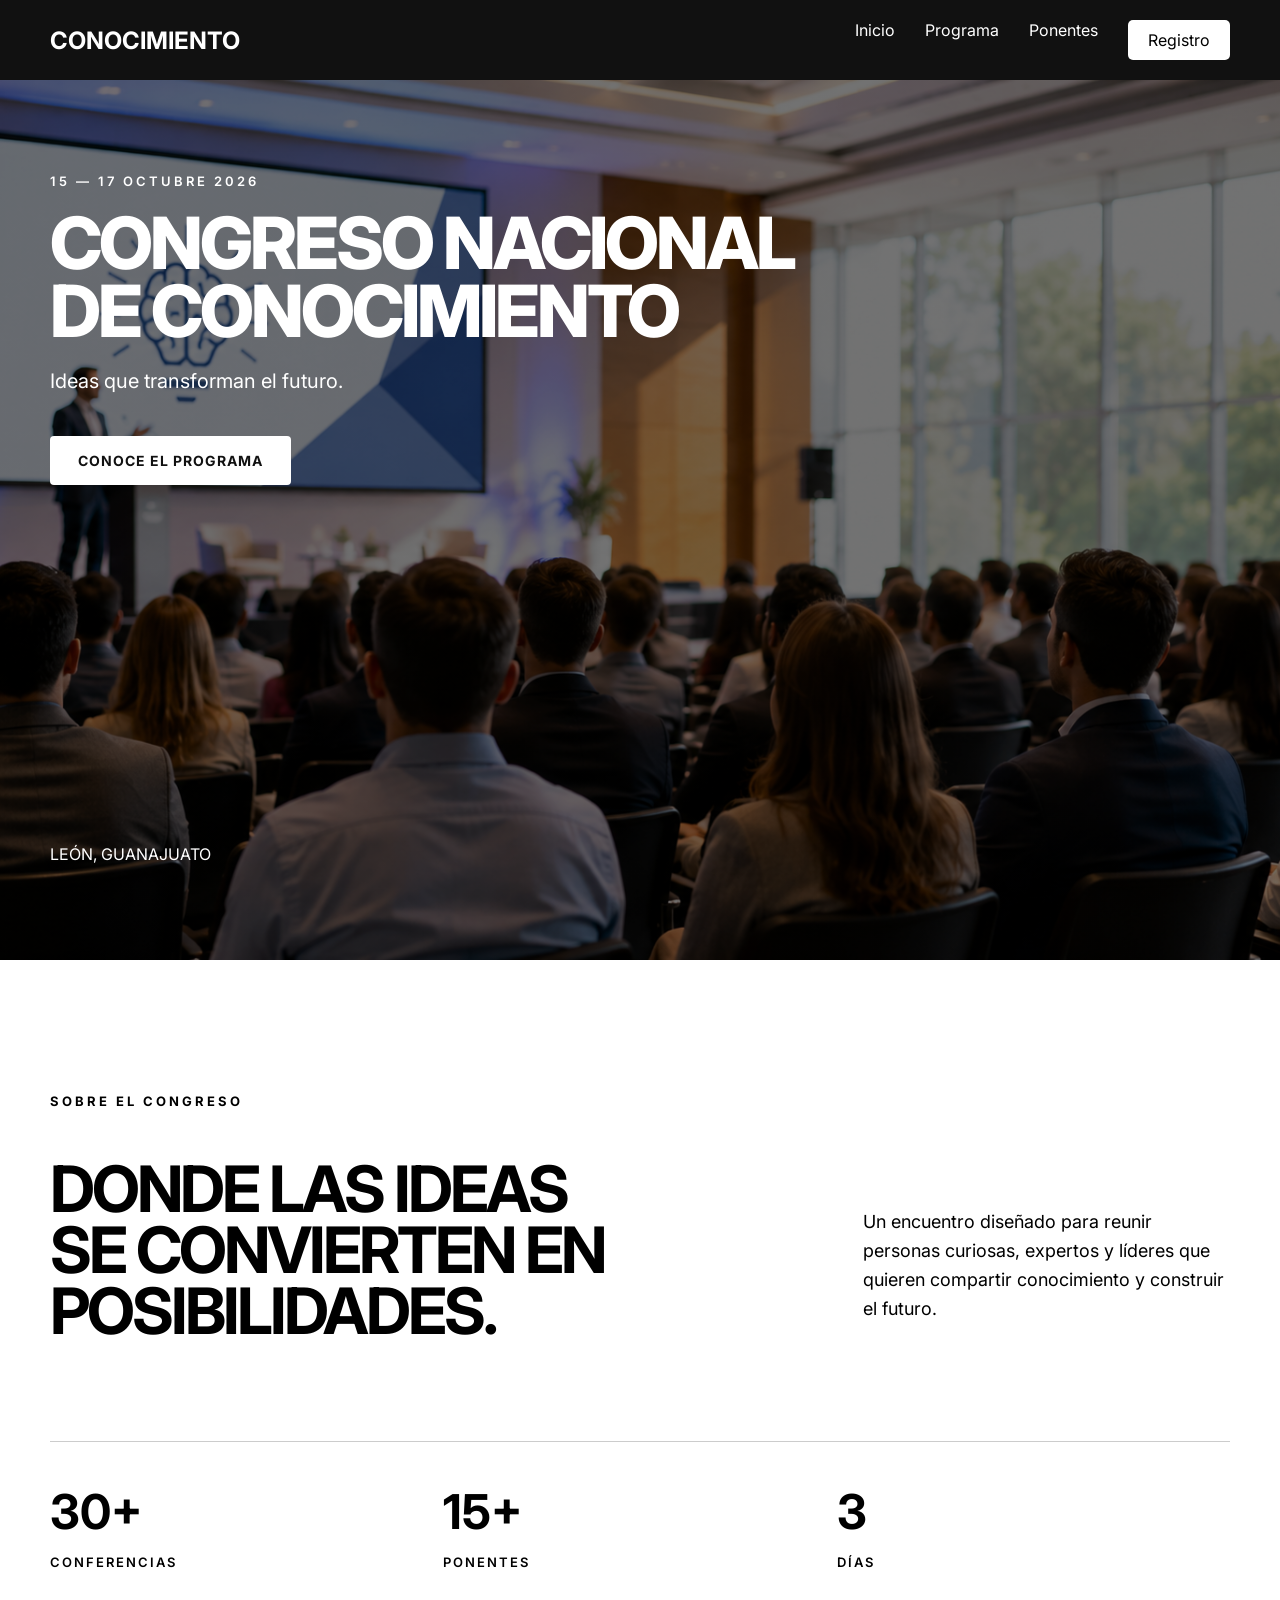
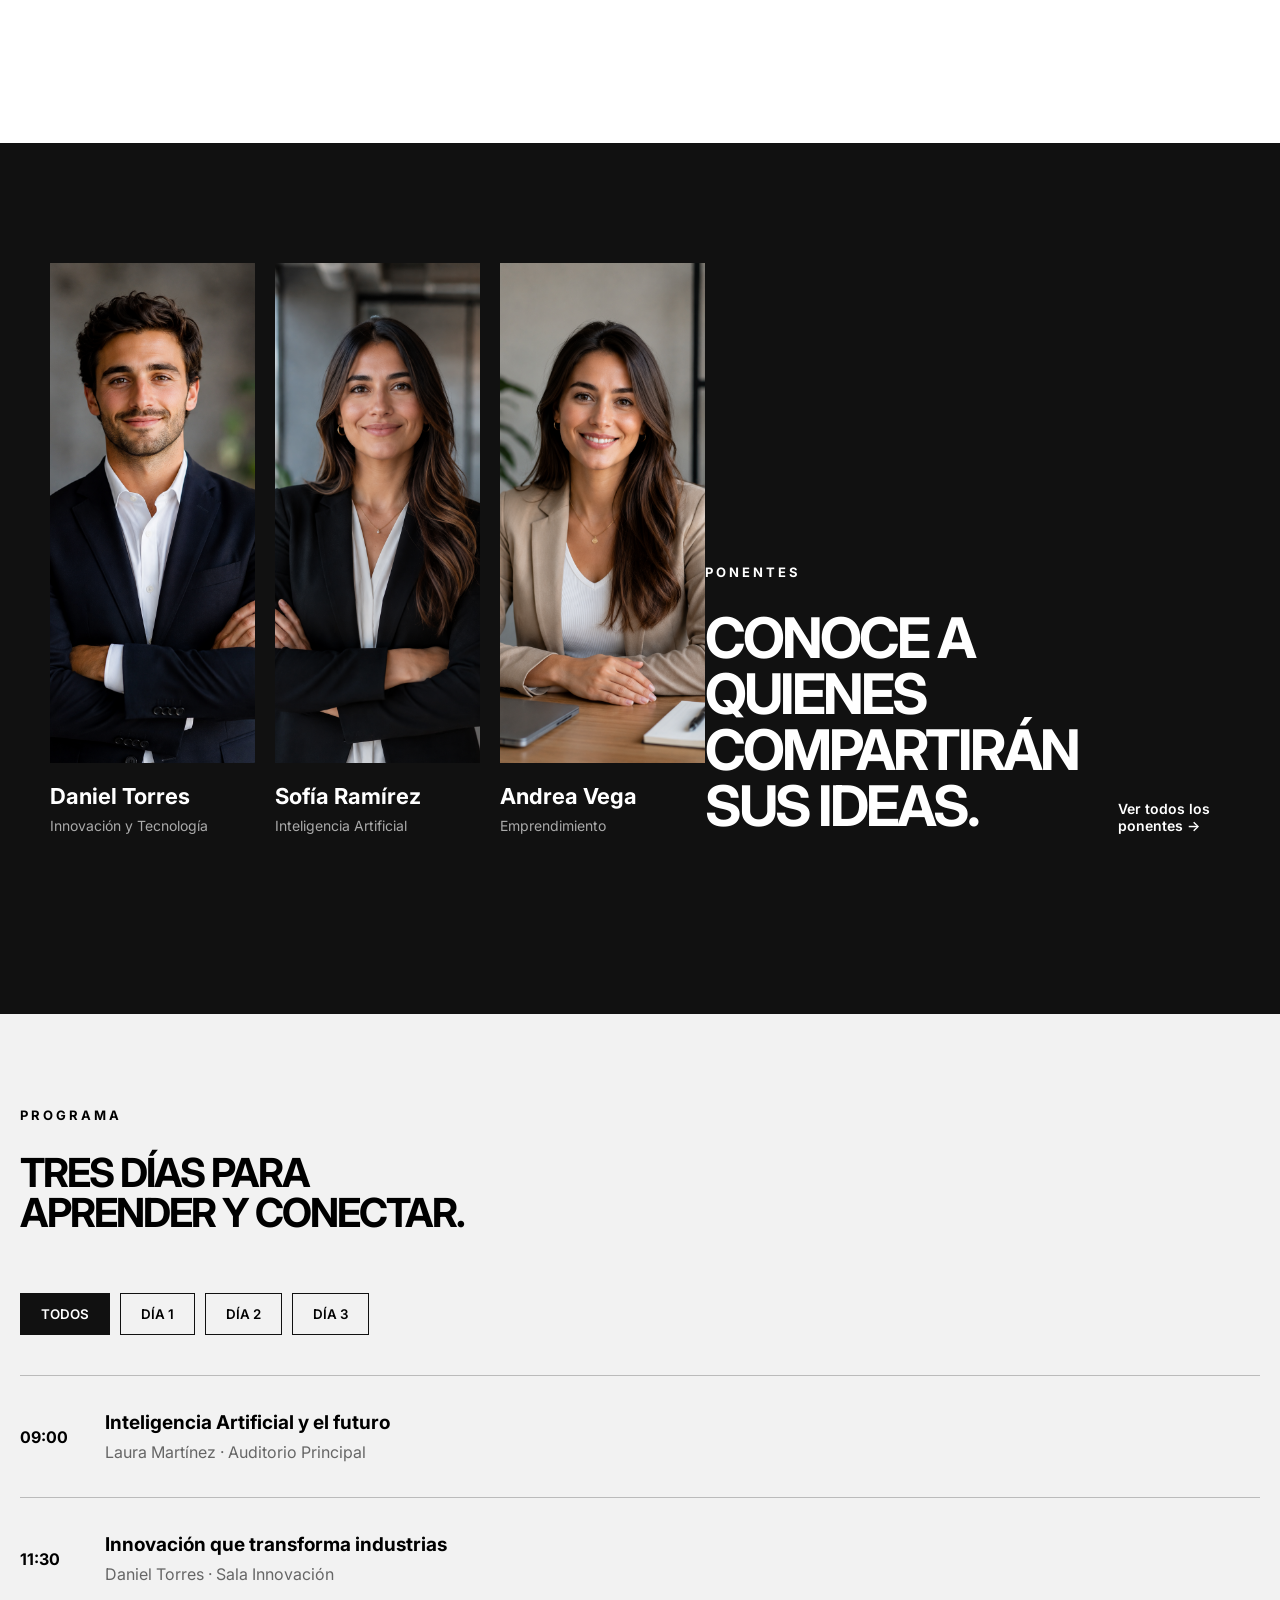
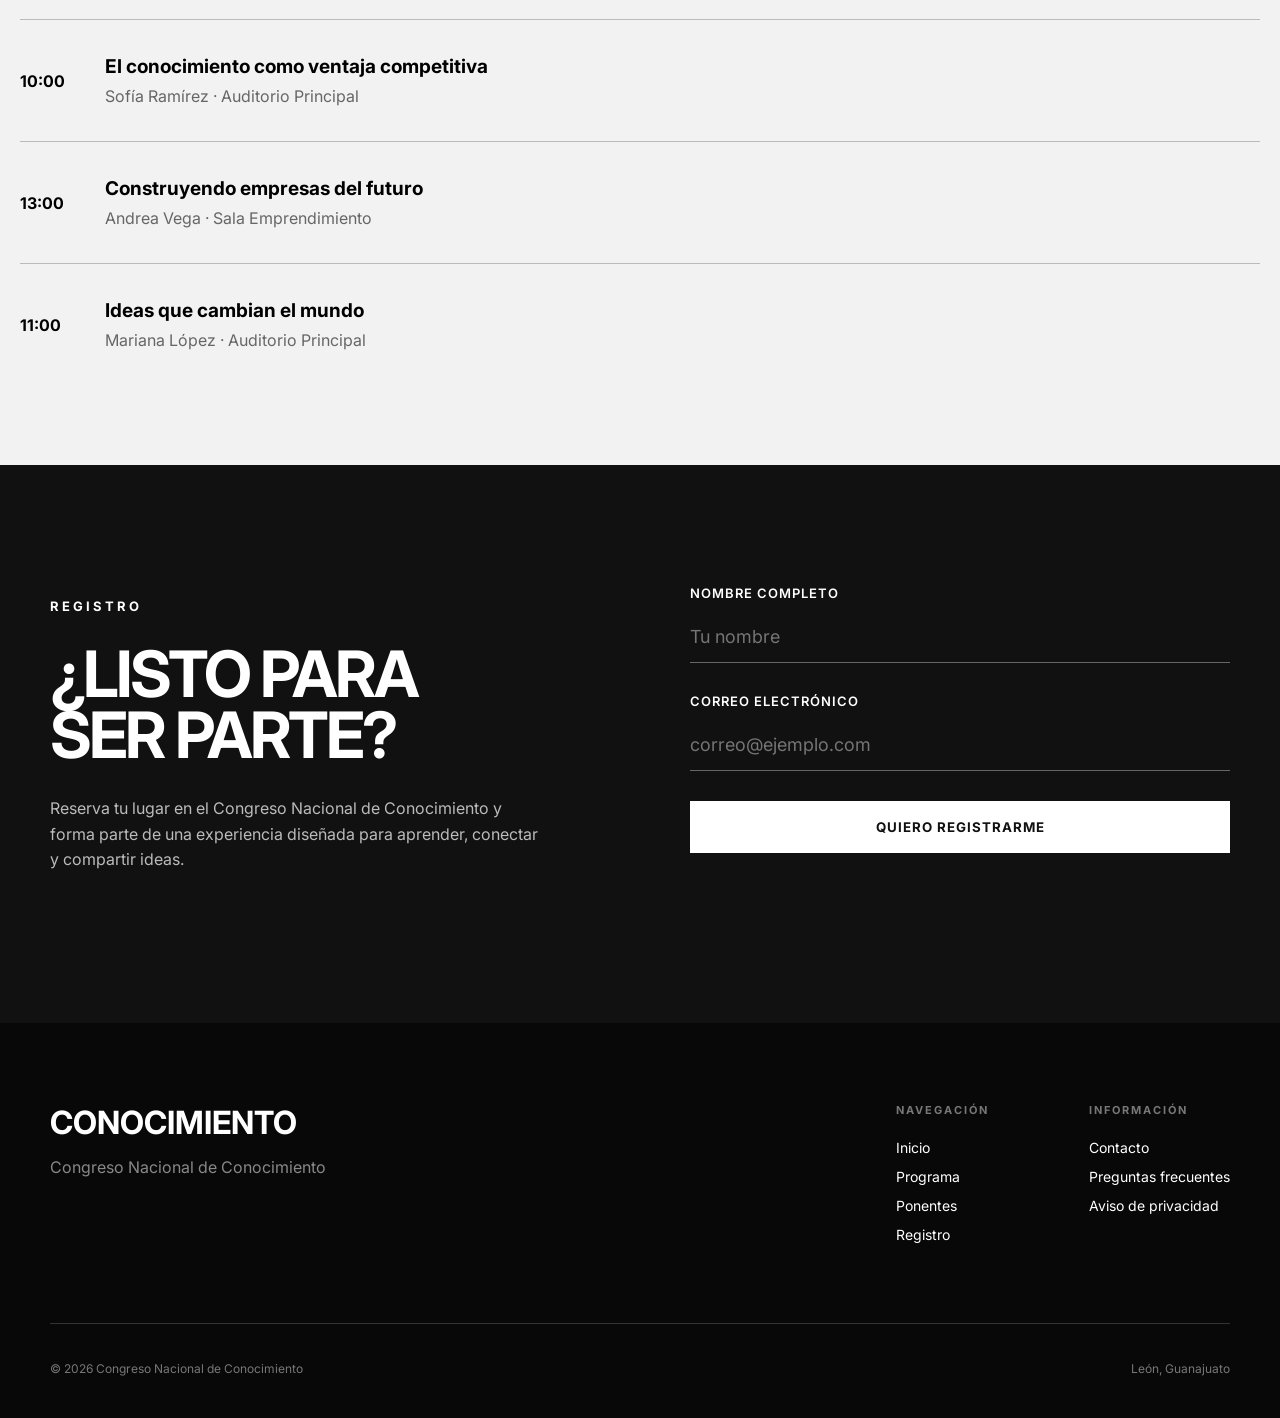
==== index.html @ e568eadf "Primera versión del sitio" ====
<!DOCTYPE html>
<html lang="es">

<head>

    <meta charset="UTF-8">

    <meta name="viewport" content="width=device-width, initial-scale=1.0">

    <title>Congreso de Conocimiento</title>

    <link rel="preconnect" href="https://fonts.googleapis.com">

    <link rel="preconnect" href="https://fonts.gstatic.com" crossorigin>

    <link href="https://fonts.googleapis.com/css2?family=Inter:wght@400;500;600;700;800&display=swap" rel="stylesheet">

    <link rel="stylesheet" href="css/style.css">

</head>

<body>

    <header>

        <nav>

    <div class="logo">
        CONOCIMIENTO
    </div>

    <button class="menu-toggle">
        ☰
    </button>

    <div class="menu">

        <a href="#inicio">Inicio</a>
        <a href="#programa">Programa</a>
        <a href="#ponentes">Ponentes</a>
        <a href="#registro" class="boton-registro">Registro</a>

    </div>

</nav>

    </header>


    <main>

    

    <section class="hero" id="inicio">

        <div class="hero-contenido">

            <p class="hero-fecha">
                15 — 17 OCTUBRE 2026
            </p>

            <h1>
                Congreso Nacional<br>
                de Conocimiento
            </h1>

            <p class="hero-description">
                Ideas que transforman el futuro.
            </p>

            <a href="#programa" class="hero-boton">
                Conoce el programa
            </a>

        </div>

        <p class="hero-ubicacion">
            LEÓN, GUANAJUATO
        </p>

    </section>

    <section class="sobre reveal">

    <p class="sobre-etiqueta">
        SOBRE EL CONGRESO
    </p>

    <div class="sobre-contenido">

        <h2>
            Donde las ideas<br>
            se convierten en<br>
            posibilidades.
        </h2>

        <div class="sobre-texto">

            <p>
                Un encuentro diseñado para reunir personas
                curiosas, expertos y líderes que quieren
                compartir conocimiento y construir el futuro.
            </p>

        </div>

    </div>

    <div class="estadisticas">

        <div class="estadistica">
            <span>30+</span>
            <p>Conferencias</p>
        </div>

        <div class="estadistica">
            <span>15+</span>
            <p>Ponentes</p>
        </div>

        <div class="estadistica">
            <span>3</span>
            <p>Días</p>
        </div>

    </div>

</section>

<section class="speakers reveal" id="ponentes">

    <div class="speakers-header">

        <div class="speakers-grid">

    <article class="speaker-card">

        <div class="speaker-image">
            <img src="images/speaker-1.jpg" alt="Ponente">
        </div>

        <div class="speaker-info">
            <h3>Daniel Torres</h3>
            <p>Innovación y Tecnología</p>
        </div>

    </article>

    <article class="speaker-card">

        <div class="speaker-image">
            <img src="images/speaker-2.jpg" alt="Ponente">
        </div>

        <div class="speaker-info">
            <h3>Sofía Ramírez</h3>
            <p>Inteligencia Artificial</p>
        </div>

    </article>

    <article class="speaker-card">

        <div class="speaker-image">
            <img src="images/speaker-3.jpg" alt="Ponente">
        </div>

        <div class="speaker-info">
            <h3>Andrea Vega</h3>
            <p>Emprendimiento</p>
        </div>

    </article>

</div>

        <div>
            <p class="section-label">
                PONENTES
            </p>

            <h2>
                Conoce a quienes<br>
                compartirán sus ideas.
            </h2>
        </div>

        <a href="#" class="speakers-link">
            Ver todos los ponentes →
        </a>

    </div>

</section>

<section class="program reveal" id="programa">

    <div class="program-header">

        <p class="section-label">
            PROGRAMA
        </p>

        <h2>
            Tres días para<br>
            aprender y conectar.
        </h2>

    </div>

    <div class="program-filters">

        <button class="filter-button active" data-day="all">
            Todos
        </button>

        <button class="filter-button" data-day="day-1">
            Día 1
        </button>

        <button class="filter-button" data-day="day-2">
            Día 2
        </button>

        <button class="filter-button" data-day="day-3">
            Día 3
        </button>

    </div>

    <div class="program-list">

    <article class="program-item" data-day="day-1">

        <div class="program-time">
            09:00
        </div>

        <div class="program-info">
            <h3>Inteligencia Artificial y el futuro</h3>
            <p>Laura Martínez · Auditorio Principal</p>
        </div>

        <div class="program-number">
            01
        </div>

    </article>


    <article class="program-item" data-day="day-1">

        <div class="program-time">
            11:30
        </div>

        <div class="program-info">
            <h3>Innovación que transforma industrias</h3>
            <p>Daniel Torres · Sala Innovación</p>
        </div>

        <div class="program-number">
            02
        </div>

    </article>


    <article class="program-item" data-day="day-2">

        <div class="program-time">
            10:00
        </div>

        <div class="program-info">
            <h3>El conocimiento como ventaja competitiva</h3>
            <p>Sofía Ramírez · Auditorio Principal</p>
        </div>

        <div class="program-number">
            03
        </div>

    </article>


    <article class="program-item" data-day="day-2">

        <div class="program-time">
            13:00
        </div>

        <div class="program-info">
            <h3>Construyendo empresas del futuro</h3>
            <p>Andrea Vega · Sala Emprendimiento</p>
        </div>

        <div class="program-number">
            04
        </div>

    </article>


    <article class="program-item" data-day="day-3">

        <div class="program-time">
            11:00
        </div>

        <div class="program-info">
            <h3>Ideas que cambian el mundo</h3>
            <p>Mariana López · Auditorio Principal</p>
        </div>

        <div class="program-number">
            05
        </div>

    </article>

</div>

</section>

<section class="registration reveal" id="registro">

    <div class="registration-content">

        <div class="registration-text">

            <p class="section-label">
                REGISTRO
            </p>

            <h2>
                ¿Listo para<br>
                ser parte?
            </h2>

            <p>
                Reserva tu lugar en el Congreso Nacional de Conocimiento
                y forma parte de una experiencia diseñada para aprender,
                conectar y compartir ideas.
            </p>

        </div>

        <form class="registration-form" id="registration-form">

            <div class="form-group">
                <label for="name">Nombre completo</label>
                <input
                    type="text"
                    id="name"
                    name="name"
                    placeholder="Tu nombre"
                >
            </div>

            <div class="form-group">
                <label for="email">Correo electrónico</label>
                <input
                    type="email"
                    id="email"
                    name="email"
                    placeholder="correo@ejemplo.com"
                >
            </div>

            <button type="submit" class="registration-button">
                Quiero registrarme
            </button>

            <p class="form-message" id="form-message"></p>

        </form>

    </div>

</section>

</main>

<footer class="footer">

    <div class="footer-top">

        <div class="footer-brand">
            <h2>CONOCIMIENTO</h2>

            <p>
                Congreso Nacional de Conocimiento
            </p>
        </div>

        <div class="footer-links">

            <div>
                <p class="footer-title">NAVEGACIÓN</p>

                <a href="#inicio">Inicio</a>
                <a href="#programa">Programa</a>
                <a href="#ponentes">Ponentes</a>
                <a href="#registro">Registro</a>
            </div>

            <div>
                <p class="footer-title">INFORMACIÓN</p>

                <a href="#">Contacto</a>
                <a href="#">Preguntas frecuentes</a>
                <a href="#">Aviso de privacidad</a>
            </div>

        </div>

    </div>

    <div class="footer-bottom">

        <p>
            © 2026 Congreso Nacional de Conocimiento
        </p>

        <p>
            León, Guanajuato
        </p>

    </div>

</footer>

    <script src="js/script.js"></script>

</body>
</html>
---- css/style.css ----
html {
    scroll-behavior: smooth;
}

section {
    scroll-margin-top: 90px;
}

body {
    margin: 0;
    font-family: "Inter", sans-serif;
}

header {
    background-color: #111;
    padding: 20px 50px;

    position: sticky;
    top: 0;
    z-index: 1000;
}

nav {
    display: flex;
    justify-content: space-between;
    align-items: center;
}

.logo {
    color: white;
    font-size: 24px;
    font-weight: bold;

}

.menu {
    display: flex;
    gap: 30px;
}

.menu a {
    color: white;
    text-decoration: none;
    transition: 0.3s;
}

.menu a:hover {
    color: gray;
}

.menu .boton-registro {
    background-color: white;
    color: black;
    padding: 10px 20px;
    border-radius: 5px;
}

.menu .boton-registro:hover {
    background-color: #ddd;
}

/*hero*/
.hero {
    min-height: 80vh;
    background-image:
    linear-gradient(
        rgba(0, 0, 0, 0.55),
        rgba(0, 0, 0, 0.55)
    ),
    url("../images/hero.jpg");
    background-size: cover;
    background-position: center;
    padding: 80px 50px;
    color: white;

    display: flex;
    flex-direction: column;
    justify-content: space-between;
}

.hero-fecha {
    font-size: 13px;
    font-weight: 600;
    letter-spacing: 3px;
    text-transform: uppercase;
}

.hero h1 {
    font-size: 72px;
    line-height: 0.95;
    margin: 20px 0;

    font-weight: 800;
    text-transform: uppercase;
    letter-spacing: -3px;
}

.hero-description {
    font-size: 20px;
    margin-bottom: 40px;
    max-width: 500px;
    line-height: 1.5;
}

.hero-boton {
    display: inline-block;

    background-color: white;
    color: #111;
    
    text-decoration: none;
    
    padding: 16px 28px;

    border-radius: 4px;

    font-size: 14px;
    font-weight: 700;

    text-transform: uppercase;
    letter-spacing: 1px;

    transition: 0.3s;
}

.hero-boton:hover {
    background-color: #ddd;
}

.menu-toggle {
    display: none;
    background: none;
    border: none;
    color: white;
    font-size: 28px;
    cursor: pointer;
}

/* SOBRE EL CONGRESO */

.sobre {
    padding: 120px 50px;
}

.sobre-etiqueta {
    font-size: 13px;
    font-weight: 700;
    letter-spacing: 3px;
    margin-bottom: 50px;
}

.sobre-contenido {
    display: grid;
    grid-template-columns: 2fr 1fr;
    gap: 80px;
    align-items: end;
}

.sobre h2 {
    font-size: 64px;
    line-height: 0.95;
    letter-spacing: -3px;
    text-transform: uppercase;
    margin: 0;
}

.sobre-texto {
    font-size: 18px;
    line-height: 1.6;
}

.estadisticas {
    display: grid;
    grid-template-columns: repeat(3, 1fr);

    margin-top: 100px;

    border-top: 1px solid #ccc;
}

.estadistica {
    padding: 40px 0;
}

.estadistica span {
    font-size: 48px;
    font-weight: 700;
}

.estadistica p {
    font-size: 13px;
    font-weight: 600;
    letter-spacing: 2px;
    text-transform: uppercase;
}

/* SPEAKERS */

.speakers {
    background-color: #111;
    color: white;
    padding: 120px 50px;
}

.speakers-header {
    display: flex;
    justify-content: space-between;
    align-items: end;
    margin-bottom: 60px;
}

.section-label {
    font-size: 13px;
    font-weight: 700;
    letter-spacing: 3px;
    margin-bottom: 30px;
}

.speakers h2 {
    font-size: 56px;
    line-height: 1;
    letter-spacing: -3px;
    text-transform: uppercase;
    margin: 0;
}

.speakers-link {
    color: white;
    text-decoration: none;
    font-size: 14px;
    font-weight: 600;
}

.speakers-grid {
    display: grid;
    grid-template-columns: repeat(3, 1fr);
    gap: 20px;
}

.speaker-image {
    height: 500px;
    overflow: hidden;
}

.speaker-image img {
    width: 100%;
    height: 100%;
    object-fit: cover;
}

.speaker-info {
    padding-top: 20px;
}

.speaker-info h3 {
    font-size: 22px;
    margin: 0 0 8px 0;
}

.speaker-info p {
    color: #aaa;
    margin: 0;
    font-size: 14px;
}

.speaker-image img {
    width: 100%;
    height: 100%;
    object-fit: cover;

    transition: transform 0.5s;
}

.speaker-card:hover .speaker-image img {
    transform: scale(1.05);
}

/* PROGRAM */

.program {
    padding: 120px 50px;
    background-color: #f2f2f2;
}

.program-header h2 {
    font-size: 56px;
    line-height: 1;
    letter-spacing: -3px;
    text-transform: uppercase;
    margin: 0;
}

.program-filters {
    display: flex;
    gap: 10px;
    margin: 60px 0 40px;
}

.filter-button {
    background: transparent;
    border: 1px solid #111;
    padding: 12px 20px;

    font-family: inherit;
    font-weight: 600;
    text-transform: uppercase;

    cursor: pointer;
    transition: 0.3s;
}

.filter-button:hover,
.filter-button.active {
    background-color: #111;
    color: white;
}

.program-item {
    display: grid;
    grid-template-columns: 150px 1fr 50px;

    align-items: center;

    padding: 35px 0;

    border-top: 1px solid #bbb;
}

.program-time {
    font-size: 16px;
    font-weight: 700;
}

.program-info h3 {
    font-size: 24px;
    margin: 0 0 8px;
}

.program-info p {
    margin: 0;
    color: #666;
}

.program-number {
    text-align: right;
    font-size: 13px;
    color: #777;
}

.program {
    padding: 80px 20px;
}

.program-header h2 {
    font-size: 40px;
    letter-spacing: -2px;
}

.program-filters {
    overflow-x: auto;
}

.filter-button {
    flex-shrink: 0;
}

.program-item {
    grid-template-columns: 70px 1fr;
    gap: 15px;
}

.program-number {
    display: none;
}

.program-info h3 {
    font-size: 19px;
}

/* REGISTRATION */

.registration {
    background-color: #111;
    color: white;
    padding: 120px 50px;
}

.registration-content {
    display: grid;
    grid-template-columns: 1fr 1fr;
    gap: 100px;
}

.registration h2 {
    font-size: 64px;
    line-height: 0.95;
    letter-spacing: -3px;
    text-transform: uppercase;
    margin: 0 0 30px;
}

.registration-text > p:last-child {
    max-width: 500px;
    line-height: 1.6;
    color: #bbb;
}

.registration-form {
    display: flex;
    flex-direction: column;
    gap: 30px;
}

.form-group {
    display: flex;
    flex-direction: column;
    gap: 10px;
}

.form-group label {
    font-size: 13px;
    font-weight: 600;
    text-transform: uppercase;
    letter-spacing: 1px;
}

.form-group input {
    background: transparent;
    border: none;
    border-bottom: 1px solid #666;

    color: white;

    padding: 15px 0;

    font-family: inherit;
    font-size: 18px;

    outline: none;
}

.form-group input:focus {
    border-bottom-color: white;
}

.registration-button {
    background-color: white;
    color: #111;

    border: none;

    padding: 18px 30px;

    font-family: inherit;
    font-weight: 700;

    text-transform: uppercase;
    letter-spacing: 1px;

    cursor: pointer;

    transition: 0.3s;
}

.registration-button:hover {
    background-color: #ddd;
}

.form-message {
    min-height: 20px;
    margin: 0;
    font-size: 14px;
}

/* FOOTER */

.footer {
    background-color: #080808;
    color: white;

    padding: 80px 50px 30px;
}

.footer-top {
    display: flex;
    justify-content: space-between;

    gap: 80px;

    padding-bottom: 80px;
}

.footer-brand h2 {
    font-size: 32px;
    margin: 0 0 15px;
}

.footer-brand p {
    color: #888;
    margin: 0;
}

.footer-links {
    display: flex;
    gap: 100px;
}

.footer-links > div {
    display: flex;
    flex-direction: column;
    gap: 12px;
}

.footer-title {
    color: #777;

    font-size: 11px;
    font-weight: 700;

    letter-spacing: 2px;

    margin: 0 0 10px;
}

.footer-links a {
    color: white;

    text-decoration: none;

    font-size: 14px;

    transition: 0.3s;
}

.footer-links a:hover {
    color: #888;
}

.footer-bottom {
    display: flex;
    justify-content: space-between;

    border-top: 1px solid #333;

    padding-top: 25px;

    color: #777;

    font-size: 12px;
}

.reveal {
    opacity: 0;
    transform: translateY(40px);
    transition: opacity 0.8s ease, transform 0.8s ease;
}

.reveal.visible {
    opacity: 1;
    transform: translateY(0);
}

@media (max-width: 768px) {

    header {
        padding: 20px;
    }

    .menu {
        gap: 15px;
    }

    .hero {
        padding: 60px 20px;
    }

    .hero h1 {
        font-size: 46px;
        letter-spacing: -2px;
    }

    .menu-toggle {
        display: block;
    }

    .menu {
        display: none;
    }

    .menu.activo {
    display: flex;
    position: absolute;
    top: 75px;
    left: 0;
    width: 100%;

    flex-direction: column;
    align-items: center;

    background-color: #111;

    padding: 30px 0;
}

.sobre {
    padding: 80px 20px;
}

.sobre-contenido {
    grid-template-columns: 1fr;
    gap: 40px;
}

.sobre h2 {
    font-size: 42px;
    letter-spacing: -2px;
}

.estadisticas {
    grid-template-columns: 1fr;
    margin-top: 60px;
}

.estadistica {
    border-bottom: 1px solid #ccc;
}

.speakers {
    padding: 80px 20px;
}

.speakers-header {
    flex-direction: column;
    align-items: flex-start;
    gap: 30px;
}

.speakers h2 {
    font-size: 40px;
    letter-spacing: -2px;
}

.speakers-grid {
    grid-template-columns: 1fr;
}

.speaker-image {
    height: 450px;
}

.registration {
    padding: 80px 20px;
}

.registration-content {
    grid-template-columns: 1fr;
    gap: 60px;
}

.registration h2 {
    font-size: 42px;
    letter-spacing: -2px;
}

.footer {
    padding: 60px 20px 30px;
}

.footer-top {
    flex-direction: column;

    gap: 50px;

    padding-bottom: 50px;
}

.footer-links {
    gap: 50px;
}

.footer-bottom {
    flex-direction: column;
    gap: 5px;
}

}
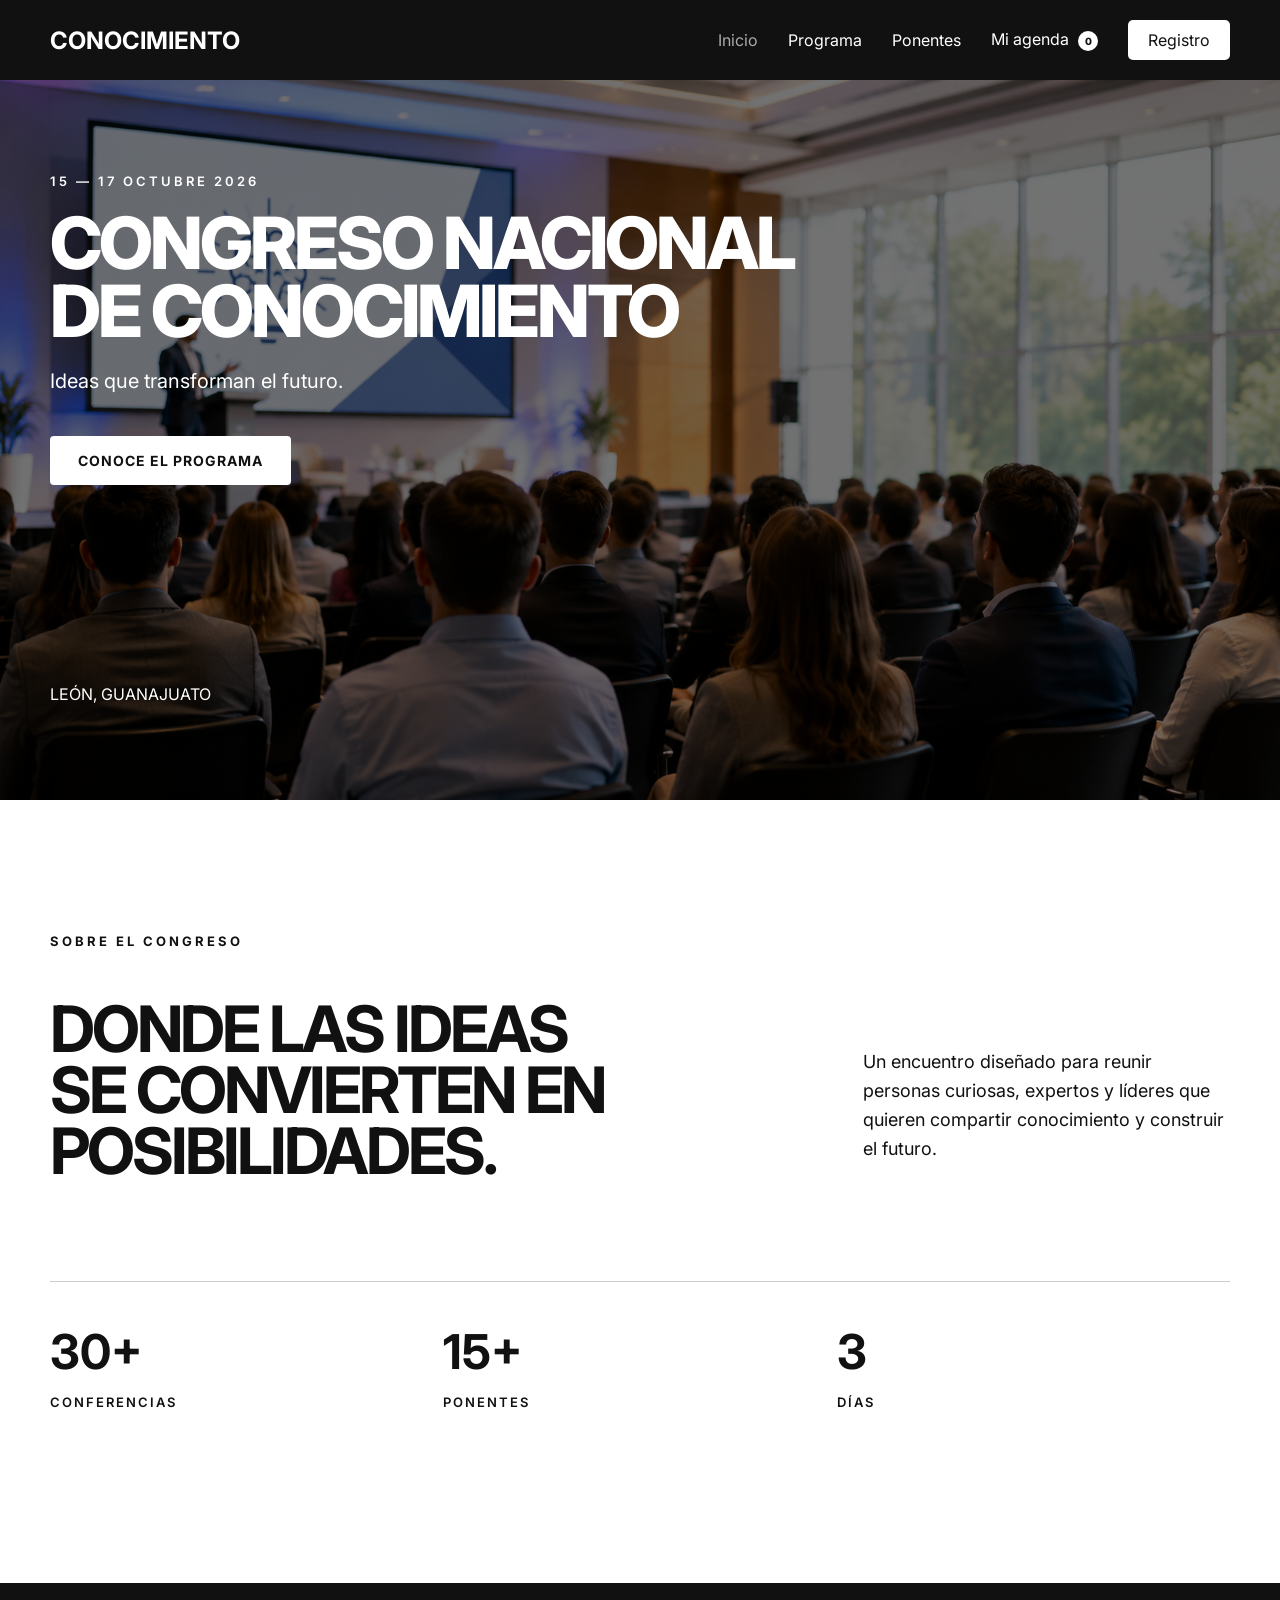
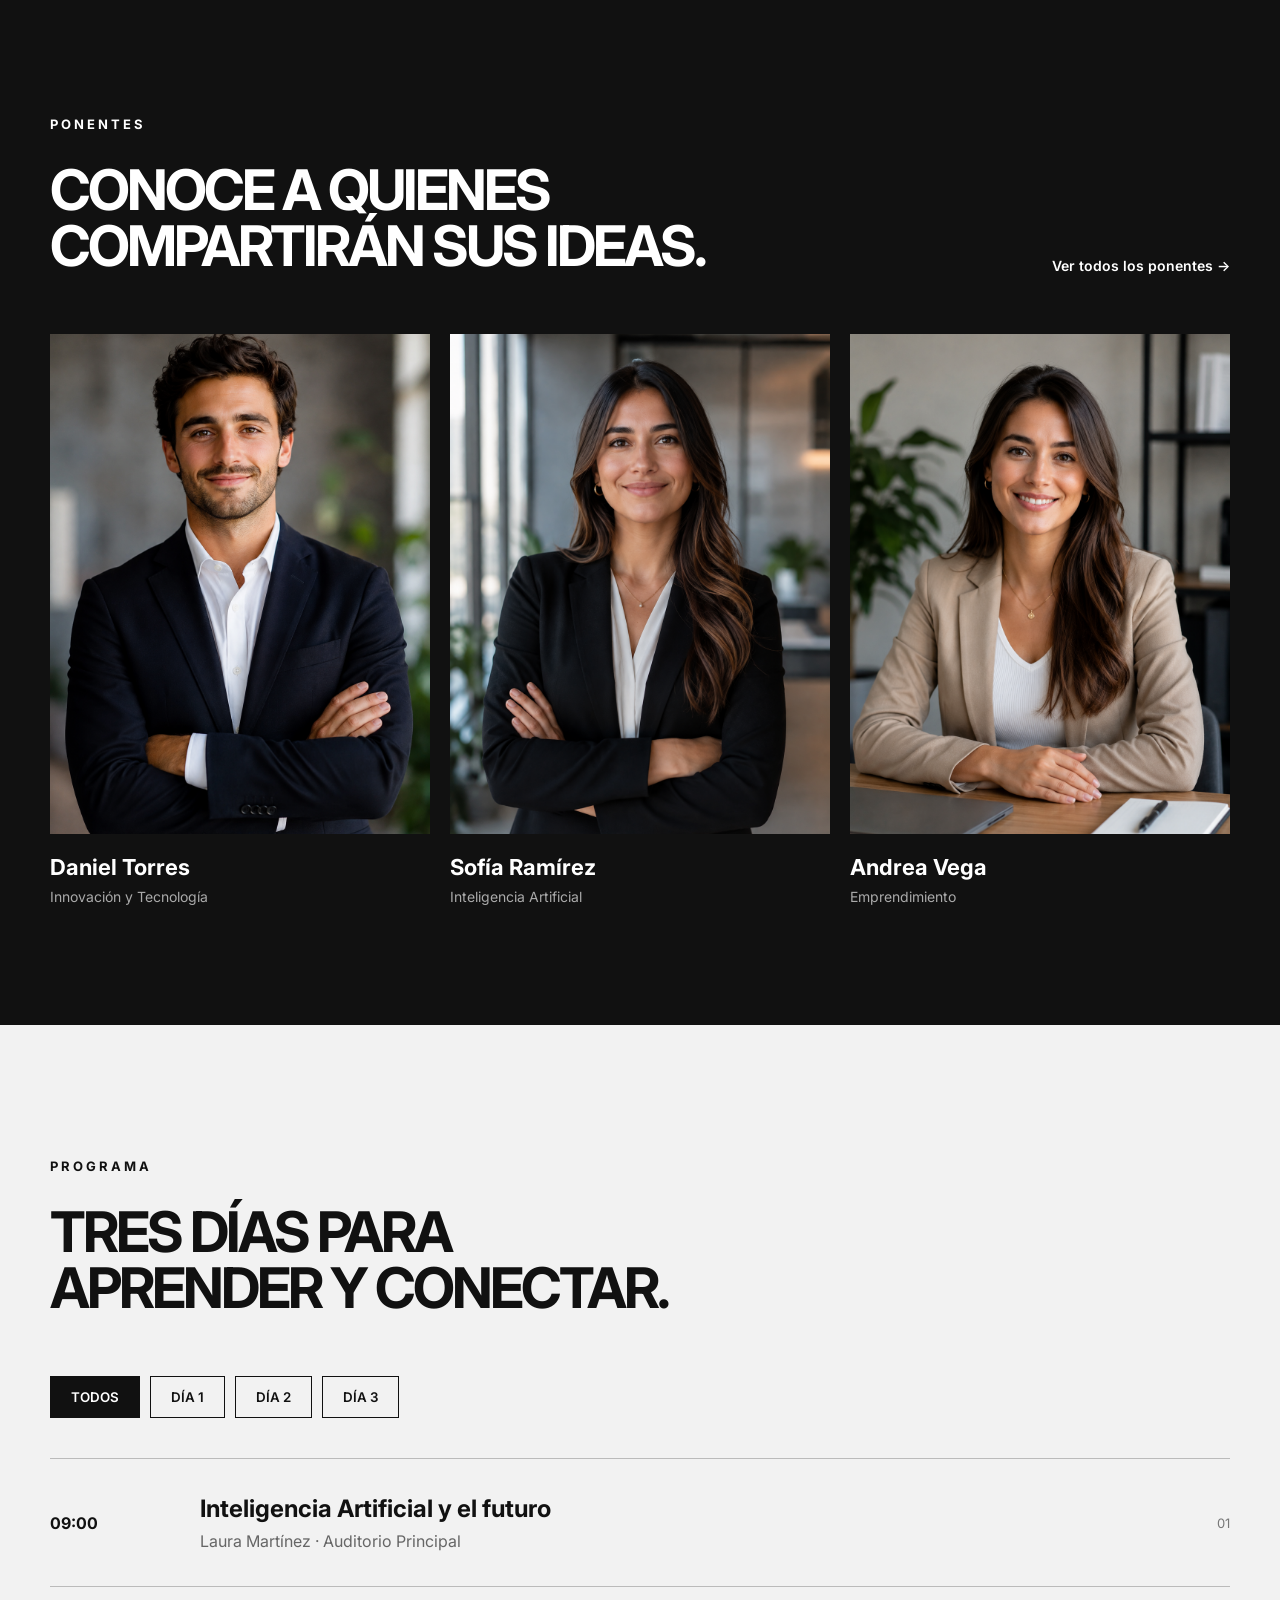
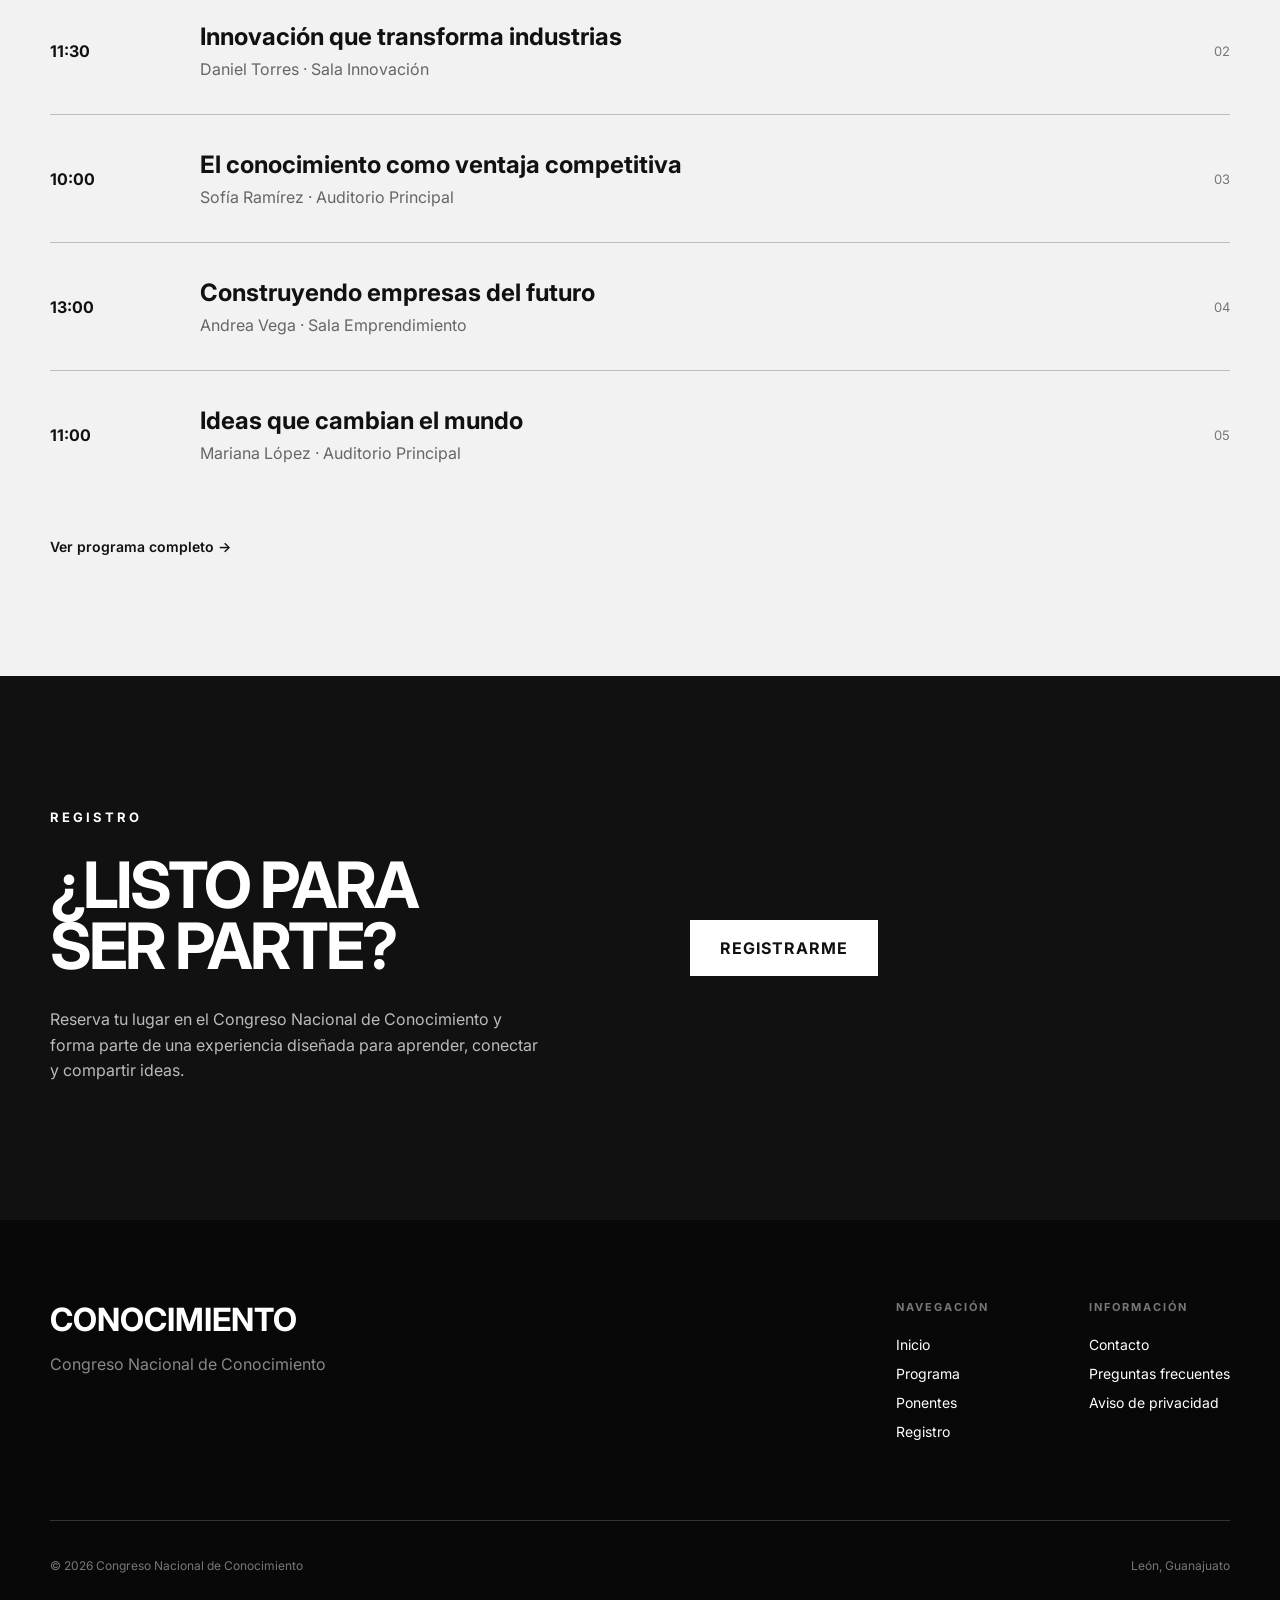
==== commit 3c1ea371: "Agrega registro, agenda y pase digital con QR" ====
--- a/index.html
+++ b/index.html
@@ -13,7 +13,10 @@
 
     <link rel="preconnect" href="https://fonts.gstatic.com" crossorigin>
 
-    <link href="https://fonts.googleapis.com/css2?family=Inter:wght@400;500;600;700;800&display=swap" rel="stylesheet">
+    <link
+        href="https://fonts.googleapis.com/css2?family=Inter:wght@400;500;600;700;800&display=swap"
+        rel="stylesheet"
+    >
 
     <link rel="stylesheet" href="css/style.css">
 
@@ -21,417 +24,637 @@
 
 <body>
 
+    <!-- HEADER -->
+
     <header>
 
         <nav>
 
-    <div class="logo">
-        CONOCIMIENTO
-    </div>
-
-    <button class="menu-toggle">
-        ☰
-    </button>
-
-    <div class="menu">
-
-        <a href="#inicio">Inicio</a>
-        <a href="#programa">Programa</a>
-        <a href="#ponentes">Ponentes</a>
-        <a href="#registro" class="boton-registro">Registro</a>
-
-    </div>
-
-</nav>
+            <div class="logo">
+                CONOCIMIENTO
+            </div>
+
+            <button class="menu-toggle">
+                ☰
+            </button>
+
+            <div class="menu">
+
+                <a href="#inicio" class="active">
+                    Inicio
+                </a>
+
+                <a href="programa.html">
+                    Programa
+                </a>
+
+                <a href="ponentes.html">
+                    Ponentes
+                </a>
+
+                <a href="agenda.html">
+                    Mi agenda
+                    <span class="agenda-count">0</span>
+                </a>
+
+                <a href="registro.html" class="boton-registro">
+                    Registro
+                </a>
+
+            </div>
+
+        </nav>
 
     </header>
 
 
     <main>
 
-    
-
-    <section class="hero" id="inicio">
-
-        <div class="hero-contenido">
-
-            <p class="hero-fecha">
-                15 — 17 OCTUBRE 2026
+
+        <!-- HERO -->
+
+        <section class="hero" id="inicio">
+
+            <div class="hero-contenido">
+
+                <p class="hero-fecha">
+                    15 — 17 OCTUBRE 2026
+                </p>
+
+                <h1>
+                    Congreso Nacional<br>
+                    de Conocimiento
+                </h1>
+
+                <p class="hero-description">
+                    Ideas que transforman el futuro.
+                </p>
+
+                <a href="programa.html" class="hero-boton">
+                    Conoce el programa
+                </a>
+
+            </div>
+
+            <p class="hero-ubicacion">
+                LEÓN, GUANAJUATO
             </p>
 
-            <h1>
-                Congreso Nacional<br>
-                de Conocimiento
-            </h1>
-
-            <p class="hero-description">
-                Ideas que transforman el futuro.
+        </section>
+
+
+
+        <!-- SOBRE EL CONGRESO -->
+
+        <section class="sobre reveal">
+
+            <p class="sobre-etiqueta">
+                SOBRE EL CONGRESO
             </p>
 
-            <a href="#programa" class="hero-boton">
-                Conoce el programa
+            <div class="sobre-contenido">
+
+                <h2>
+                    Donde las ideas<br>
+                    se convierten en<br>
+                    posibilidades.
+                </h2>
+
+                <div class="sobre-texto">
+
+                    <p>
+                        Un encuentro diseñado para reunir personas
+                        curiosas, expertos y líderes que quieren
+                        compartir conocimiento y construir el futuro.
+                    </p>
+
+                </div>
+
+            </div>
+
+
+            <div class="estadisticas">
+
+                <div class="estadistica">
+
+                    <span>
+                        30+
+                    </span>
+
+                    <p>
+                        Conferencias
+                    </p>
+
+                </div>
+
+
+                <div class="estadistica">
+
+                    <span>
+                        15+
+                    </span>
+
+                    <p>
+                        Ponentes
+                    </p>
+
+                </div>
+
+
+                <div class="estadistica">
+
+                    <span>
+                        3
+                    </span>
+
+                    <p>
+                        Días
+                    </p>
+
+                </div>
+
+            </div>
+
+        </section>
+
+
+
+        <!-- PONENTES -->
+
+        <section class="speakers reveal">
+
+            <div class="speakers-header">
+
+                <div>
+
+                    <p class="section-label">
+                        PONENTES
+                    </p>
+
+                    <h2>
+                        Conoce a quienes<br>
+                        compartirán sus ideas.
+                    </h2>
+
+                </div>
+
+
+                <a href="ponentes.html" class="speakers-link">
+                    Ver todos los ponentes →
+                </a>
+
+            </div>
+
+
+            <div class="speakers-grid">
+
+
+                <!-- PONENTE 1 -->
+
+                <article class="speaker-card">
+
+                    <div class="speaker-image">
+
+                        <img
+                            src="images/speaker-1.jpg"
+                            alt="Daniel Torres"
+                        >
+
+                    </div>
+
+                    <div class="speaker-info">
+
+                        <h3>
+                            Daniel Torres
+                        </h3>
+
+                        <p>
+                            Innovación y Tecnología
+                        </p>
+
+                    </div>
+
+                </article>
+
+
+
+                <!-- PONENTE 2 -->
+
+                <article class="speaker-card">
+
+                    <div class="speaker-image">
+
+                        <img
+                            src="images/speaker-2.jpg"
+                            alt="Sofía Ramírez"
+                        >
+
+                    </div>
+
+                    <div class="speaker-info">
+
+                        <h3>
+                            Sofía Ramírez
+                        </h3>
+
+                        <p>
+                            Inteligencia Artificial
+                        </p>
+
+                    </div>
+
+                </article>
+
+
+
+                <!-- PONENTE 3 -->
+
+                <article class="speaker-card">
+
+                    <div class="speaker-image">
+
+                        <img
+                            src="images/speaker-3.jpg"
+                            alt="Andrea Vega"
+                        >
+
+                    </div>
+
+                    <div class="speaker-info">
+
+                        <h3>
+                            Andrea Vega
+                        </h3>
+
+                        <p>
+                            Emprendimiento
+                        </p>
+
+                    </div>
+
+                </article>
+
+            </div>
+
+        </section>
+
+
+
+        <!-- PROGRAMA -->
+
+        <section class="program reveal">
+
+            <div class="program-header">
+
+                <p class="section-label">
+                    PROGRAMA
+                </p>
+
+                <h2>
+                    Tres días para<br>
+                    aprender y conectar.
+                </h2>
+
+            </div>
+
+
+            <div class="program-filters">
+
+                <button
+                    class="filter-button active"
+                    data-day="all"
+                >
+                    Todos
+                </button>
+
+                <button
+                    class="filter-button"
+                    data-day="day-1"
+                >
+                    Día 1
+                </button>
+
+                <button
+                    class="filter-button"
+                    data-day="day-2"
+                >
+                    Día 2
+                </button>
+
+                <button
+                    class="filter-button"
+                    data-day="day-3"
+                >
+                    Día 3
+                </button>
+
+            </div>
+
+
+            <div class="program-list">
+
+
+                <!-- CONFERENCIA 1 -->
+
+                <article
+                    class="program-item"
+                    data-day="day-1"
+                >
+
+                    <div class="program-time">
+                        09:00
+                    </div>
+
+                    <div class="program-info">
+
+                        <h3>
+                            Inteligencia Artificial y el futuro
+                        </h3>
+
+                        <p>
+                            Laura Martínez · Auditorio Principal
+                        </p>
+
+                    </div>
+
+                    <div class="program-number">
+                        01
+                    </div>
+
+                </article>
+
+
+
+                <!-- CONFERENCIA 2 -->
+
+                <article
+                    class="program-item"
+                    data-day="day-1"
+                >
+
+                    <div class="program-time">
+                        11:30
+                    </div>
+
+                    <div class="program-info">
+
+                        <h3>
+                            Innovación que transforma industrias
+                        </h3>
+
+                        <p>
+                            Daniel Torres · Sala Innovación
+                        </p>
+
+                    </div>
+
+                    <div class="program-number">
+                        02
+                    </div>
+
+                </article>
+
+
+
+                <!-- CONFERENCIA 3 -->
+
+                <article
+                    class="program-item"
+                    data-day="day-2"
+                >
+
+                    <div class="program-time">
+                        10:00
+                    </div>
+
+                    <div class="program-info">
+
+                        <h3>
+                            El conocimiento como ventaja competitiva
+                        </h3>
+
+                        <p>
+                            Sofía Ramírez · Auditorio Principal
+                        </p>
+
+                    </div>
+
+                    <div class="program-number">
+                        03
+                    </div>
+
+                </article>
+
+
+
+                <!-- CONFERENCIA 4 -->
+
+                <article
+                    class="program-item"
+                    data-day="day-2"
+                >
+
+                    <div class="program-time">
+                        13:00
+                    </div>
+
+                    <div class="program-info">
+
+                        <h3>
+                            Construyendo empresas del futuro
+                        </h3>
+
+                        <p>
+                            Andrea Vega · Sala Emprendimiento
+                        </p>
+
+                    </div>
+
+                    <div class="program-number">
+                        04
+                    </div>
+
+                </article>
+
+
+
+                <!-- CONFERENCIA 5 -->
+
+                <article
+                    class="program-item"
+                    data-day="day-3"
+                >
+
+                    <div class="program-time">
+                        11:00
+                    </div>
+
+                    <div class="program-info">
+
+                        <h3>
+                            Ideas que cambian el mundo
+                        </h3>
+
+                        <p>
+                            Mariana López · Auditorio Principal
+                        </p>
+
+                    </div>
+
+                    <div class="program-number">
+                        05
+                    </div>
+
+                </article>
+
+            </div>
+
+
+            <a href="programa.html" class="speakers-link program-link">
+                Ver programa completo →
             </a>
 
+        </section>
+
+
+
+        <!-- REGISTRO -->
+
+        <section class="registration reveal">
+
+            <div class="registration-content">
+
+
+                <div class="registration-text">
+
+                    <p class="section-label">
+                        REGISTRO
+                    </p>
+
+                    <h2>
+                        ¿Listo para<br>
+                        ser parte?
+                    </h2>
+
+                    <p>
+                        Reserva tu lugar en el Congreso Nacional de Conocimiento
+                        y forma parte de una experiencia diseñada para aprender,
+                        conectar y compartir ideas.
+                    </p>
+
+                </div>
+
+
+                <div class="registration-action">
+
+                    <a
+                        href="registro.html"
+                        class="registration-button registration-link"
+                    >
+                        Registrarme
+                    </a>
+
+                </div>
+
+            </div>
+
+        </section>
+
+
+    </main>
+
+
+
+    <!-- FOOTER -->
+
+    <footer class="footer">
+
+        <div class="footer-top">
+
+
+            <div class="footer-brand">
+
+                <h2>
+                    CONOCIMIENTO
+                </h2>
+
+                <p>
+                    Congreso Nacional de Conocimiento
+                </p>
+
+            </div>
+
+
+            <div class="footer-links">
+
+
+                <div>
+
+                    <p class="footer-title">
+                        NAVEGACIÓN
+                    </p>
+
+                    <a href="#inicio">
+                        Inicio
+                    </a>
+
+                    <a href="programa.html">
+                        Programa
+                    </a>
+
+                    <a href="ponentes.html">
+                        Ponentes
+                    </a>
+
+                    <a href="registro.html">
+                        Registro
+                    </a>
+
+                </div>
+
+
+                <div>
+
+                    <p class="footer-title">
+                        INFORMACIÓN
+                    </p>
+
+                    <a href="#">
+                        Contacto
+                    </a>
+
+                    <a href="#">
+                        Preguntas frecuentes
+                    </a>
+
+                    <a href="#">
+                        Aviso de privacidad
+                    </a>
+
+                </div>
+
+            </div>
+
         </div>
 
-        <p class="hero-ubicacion">
-            LEÓN, GUANAJUATO
-        </p>
-
-    </section>
-
-    <section class="sobre reveal">
-
-    <p class="sobre-etiqueta">
-        SOBRE EL CONGRESO
-    </p>
-
-    <div class="sobre-contenido">
-
-        <h2>
-            Donde las ideas<br>
-            se convierten en<br>
-            posibilidades.
-        </h2>
-
-        <div class="sobre-texto">
+
+        <div class="footer-bottom">
 
             <p>
-                Un encuentro diseñado para reunir personas
-                curiosas, expertos y líderes que quieren
-                compartir conocimiento y construir el futuro.
+                © 2026 Congreso Nacional de Conocimiento
             </p>
 
+            <p>
+                León, Guanajuato
+            </p>
+
         </div>
 
-    </div>
-
-    <div class="estadisticas">
-
-        <div class="estadistica">
-            <span>30+</span>
-            <p>Conferencias</p>
-        </div>
-
-        <div class="estadistica">
-            <span>15+</span>
-            <p>Ponentes</p>
-        </div>
-
-        <div class="estadistica">
-            <span>3</span>
-            <p>Días</p>
-        </div>
-
-    </div>
-
-</section>
-
-<section class="speakers reveal" id="ponentes">
-
-    <div class="speakers-header">
-
-        <div class="speakers-grid">
-
-    <article class="speaker-card">
-
-        <div class="speaker-image">
-            <img src="images/speaker-1.jpg" alt="Ponente">
-        </div>
-
-        <div class="speaker-info">
-            <h3>Daniel Torres</h3>
-            <p>Innovación y Tecnología</p>
-        </div>
-
-    </article>
-
-    <article class="speaker-card">
-
-        <div class="speaker-image">
-            <img src="images/speaker-2.jpg" alt="Ponente">
-        </div>
-
-        <div class="speaker-info">
-            <h3>Sofía Ramírez</h3>
-            <p>Inteligencia Artificial</p>
-        </div>
-
-    </article>
-
-    <article class="speaker-card">
-
-        <div class="speaker-image">
-            <img src="images/speaker-3.jpg" alt="Ponente">
-        </div>
-
-        <div class="speaker-info">
-            <h3>Andrea Vega</h3>
-            <p>Emprendimiento</p>
-        </div>
-
-    </article>
-
-</div>
-
-        <div>
-            <p class="section-label">
-                PONENTES
-            </p>
-
-            <h2>
-                Conoce a quienes<br>
-                compartirán sus ideas.
-            </h2>
-        </div>
-
-        <a href="#" class="speakers-link">
-            Ver todos los ponentes →
-        </a>
-
-    </div>
-
-</section>
-
-<section class="program reveal" id="programa">
-
-    <div class="program-header">
-
-        <p class="section-label">
-            PROGRAMA
-        </p>
-
-        <h2>
-            Tres días para<br>
-            aprender y conectar.
-        </h2>
-
-    </div>
-
-    <div class="program-filters">
-
-        <button class="filter-button active" data-day="all">
-            Todos
-        </button>
-
-        <button class="filter-button" data-day="day-1">
-            Día 1
-        </button>
-
-        <button class="filter-button" data-day="day-2">
-            Día 2
-        </button>
-
-        <button class="filter-button" data-day="day-3">
-            Día 3
-        </button>
-
-    </div>
-
-    <div class="program-list">
-
-    <article class="program-item" data-day="day-1">
-
-        <div class="program-time">
-            09:00
-        </div>
-
-        <div class="program-info">
-            <h3>Inteligencia Artificial y el futuro</h3>
-            <p>Laura Martínez · Auditorio Principal</p>
-        </div>
-
-        <div class="program-number">
-            01
-        </div>
-
-    </article>
-
-
-    <article class="program-item" data-day="day-1">
-
-        <div class="program-time">
-            11:30
-        </div>
-
-        <div class="program-info">
-            <h3>Innovación que transforma industrias</h3>
-            <p>Daniel Torres · Sala Innovación</p>
-        </div>
-
-        <div class="program-number">
-            02
-        </div>
-
-    </article>
-
-
-    <article class="program-item" data-day="day-2">
-
-        <div class="program-time">
-            10:00
-        </div>
-
-        <div class="program-info">
-            <h3>El conocimiento como ventaja competitiva</h3>
-            <p>Sofía Ramírez · Auditorio Principal</p>
-        </div>
-
-        <div class="program-number">
-            03
-        </div>
-
-    </article>
-
-
-    <article class="program-item" data-day="day-2">
-
-        <div class="program-time">
-            13:00
-        </div>
-
-        <div class="program-info">
-            <h3>Construyendo empresas del futuro</h3>
-            <p>Andrea Vega · Sala Emprendimiento</p>
-        </div>
-
-        <div class="program-number">
-            04
-        </div>
-
-    </article>
-
-
-    <article class="program-item" data-day="day-3">
-
-        <div class="program-time">
-            11:00
-        </div>
-
-        <div class="program-info">
-            <h3>Ideas que cambian el mundo</h3>
-            <p>Mariana López · Auditorio Principal</p>
-        </div>
-
-        <div class="program-number">
-            05
-        </div>
-
-    </article>
-
-</div>
-
-</section>
-
-<section class="registration reveal" id="registro">
-
-    <div class="registration-content">
-
-        <div class="registration-text">
-
-            <p class="section-label">
-                REGISTRO
-            </p>
-
-            <h2>
-                ¿Listo para<br>
-                ser parte?
-            </h2>
-
-            <p>
-                Reserva tu lugar en el Congreso Nacional de Conocimiento
-                y forma parte de una experiencia diseñada para aprender,
-                conectar y compartir ideas.
-            </p>
-
-        </div>
-
-        <form class="registration-form" id="registration-form">
-
-            <div class="form-group">
-                <label for="name">Nombre completo</label>
-                <input
-                    type="text"
-                    id="name"
-                    name="name"
-                    placeholder="Tu nombre"
-                >
-            </div>
-
-            <div class="form-group">
-                <label for="email">Correo electrónico</label>
-                <input
-                    type="email"
-                    id="email"
-                    name="email"
-                    placeholder="correo@ejemplo.com"
-                >
-            </div>
-
-            <button type="submit" class="registration-button">
-                Quiero registrarme
-            </button>
-
-            <p class="form-message" id="form-message"></p>
-
-        </form>
-
-    </div>
-
-</section>
-
-</main>
-
-<footer class="footer">
-
-    <div class="footer-top">
-
-        <div class="footer-brand">
-            <h2>CONOCIMIENTO</h2>
-
-            <p>
-                Congreso Nacional de Conocimiento
-            </p>
-        </div>
-
-        <div class="footer-links">
-
-            <div>
-                <p class="footer-title">NAVEGACIÓN</p>
-
-                <a href="#inicio">Inicio</a>
-                <a href="#programa">Programa</a>
-                <a href="#ponentes">Ponentes</a>
-                <a href="#registro">Registro</a>
-            </div>
-
-            <div>
-                <p class="footer-title">INFORMACIÓN</p>
-
-                <a href="#">Contacto</a>
-                <a href="#">Preguntas frecuentes</a>
-                <a href="#">Aviso de privacidad</a>
-            </div>
-
-        </div>
-
-    </div>
-
-    <div class="footer-bottom">
-
-        <p>
-            © 2026 Congreso Nacional de Conocimiento
-        </p>
-
-        <p>
-            León, Guanajuato
-        </p>
-
-    </div>
-
-</footer>
+    </footer>
+
 
     <script src="js/script.js"></script>
 
 </body>
+
 </html>
--- a/css/style.css
+++ b/css/style.css
@@ -1,15 +1,29 @@
+/* =========================================
+   CONFIGURACIÓN GENERAL
+========================================= */
+
 html {
     scroll-behavior: smooth;
 }
 
-section {
-    scroll-margin-top: 90px;
+* {
+    box-sizing: border-box;
 }
 
 body {
     margin: 0;
     font-family: "Inter", sans-serif;
-}
+    color: #111;
+}
+
+section {
+    scroll-margin-top: 70px;
+}
+
+
+/* =========================================
+   HEADER / NAVBAR
+========================================= */
 
 header {
     background-color: #111;
@@ -17,6 +31,7 @@
 
     position: sticky;
     top: 0;
+
     z-index: 1000;
 }
 
@@ -29,12 +44,12 @@
 .logo {
     color: white;
     font-size: 24px;
-    font-weight: bold;
-
+    font-weight: 700;
 }
 
 .menu {
     display: flex;
+    align-items: center;
     gap: 30px;
 }
 
@@ -45,32 +60,64 @@
 }
 
 .menu a:hover {
-    color: gray;
+    color: #aaa;
+}
+
+.menu a.active {
+    color: #aaa;
 }
 
 .menu .boton-registro {
     background-color: white;
-    color: black;
+    color: #111;
+
     padding: 10px 20px;
     border-radius: 5px;
 }
 
 .menu .boton-registro:hover {
     background-color: #ddd;
-}
-
-/*hero*/
+    color: #111;
+}
+
+.menu .boton-registro.active {
+    background-color: #ddd;
+    color: #111;
+}
+
+.menu-toggle {
+    display: none;
+
+    background: none;
+    border: none;
+
+    color: white;
+    font-size: 28px;
+
+    cursor: pointer;
+    padding: 0;
+}
+
+
+/* =========================================
+   HERO INICIO
+========================================= */
+
 .hero {
     min-height: 80vh;
+
     background-image:
-    linear-gradient(
-        rgba(0, 0, 0, 0.55),
-        rgba(0, 0, 0, 0.55)
-    ),
-    url("../images/hero.jpg");
+        linear-gradient(
+            rgba(0, 0, 0, 0.55),
+            rgba(0, 0, 0, 0.55)
+        ),
+        url("../images/hero.jpg");
+
     background-size: cover;
     background-position: center;
+
     padding: 80px 50px;
+
     color: white;
 
     display: flex;
@@ -81,6 +128,7 @@
 .hero-fecha {
     font-size: 13px;
     font-weight: 600;
+
     letter-spacing: 3px;
     text-transform: uppercase;
 }
@@ -88,9 +136,11 @@
 .hero h1 {
     font-size: 72px;
     line-height: 0.95;
+
     margin: 20px 0;
 
     font-weight: 800;
+
     text-transform: uppercase;
     letter-spacing: -3px;
 }
@@ -98,7 +148,9 @@
 .hero-description {
     font-size: 20px;
     margin-bottom: 40px;
+
     max-width: 500px;
+
     line-height: 1.5;
 }
 
@@ -107,9 +159,9 @@
 
     background-color: white;
     color: #111;
-    
+
     text-decoration: none;
-    
+
     padding: 16px 28px;
 
     border-radius: 4px;
@@ -127,16 +179,10 @@
     background-color: #ddd;
 }
 
-.menu-toggle {
-    display: none;
-    background: none;
-    border: none;
-    color: white;
-    font-size: 28px;
-    cursor: pointer;
-}
-
-/* SOBRE EL CONGRESO */
+
+/* =========================================
+   SOBRE EL CONGRESO
+========================================= */
 
 .sobre {
     padding: 120px 50px;
@@ -145,22 +191,29 @@
 .sobre-etiqueta {
     font-size: 13px;
     font-weight: 700;
+
     letter-spacing: 3px;
+
     margin-bottom: 50px;
 }
 
 .sobre-contenido {
     display: grid;
     grid-template-columns: 2fr 1fr;
+
     gap: 80px;
+
     align-items: end;
 }
 
 .sobre h2 {
     font-size: 64px;
     line-height: 0.95;
+
     letter-spacing: -3px;
+
     text-transform: uppercase;
+
     margin: 0;
 }
 
@@ -169,6 +222,11 @@
     line-height: 1.6;
 }
 
+
+/* =========================================
+   ESTADÍSTICAS
+========================================= */
+
 .estadisticas {
     display: grid;
     grid-template-columns: repeat(3, 1fr);
@@ -190,15 +248,21 @@
 .estadistica p {
     font-size: 13px;
     font-weight: 600;
+
     letter-spacing: 2px;
+
     text-transform: uppercase;
 }
 
-/* SPEAKERS */
+
+/* =========================================
+   PONENTES
+========================================= */
 
 .speakers {
     background-color: #111;
     color: white;
+
     padding: 120px 50px;
 }
 
@@ -206,27 +270,35 @@
     display: flex;
     justify-content: space-between;
     align-items: end;
+
     margin-bottom: 60px;
 }
 
 .section-label {
     font-size: 13px;
     font-weight: 700;
+
     letter-spacing: 3px;
+
     margin-bottom: 30px;
 }
 
 .speakers h2 {
     font-size: 56px;
     line-height: 1;
+
     letter-spacing: -3px;
+
     text-transform: uppercase;
+
     margin: 0;
 }
 
 .speakers-link {
     color: white;
+
     text-decoration: none;
+
     font-size: 14px;
     font-weight: 600;
 }
@@ -234,18 +306,33 @@
 .speakers-grid {
     display: grid;
     grid-template-columns: repeat(3, 1fr);
+
     gap: 20px;
+}
+
+.speaker-card {
+    width: 100%;
 }
 
 .speaker-image {
     height: 500px;
+
     overflow: hidden;
 }
 
 .speaker-image img {
     width: 100%;
     height: 100%;
+
     object-fit: cover;
+
+    display: block;
+
+    transition: transform 0.5s;
+}
+
+.speaker-card:hover .speaker-image img {
+    transform: scale(1.05);
 }
 
 .speaker-info {
@@ -254,58 +341,119 @@
 
 .speaker-info h3 {
     font-size: 22px;
-    margin: 0 0 8px 0;
+
+    margin: 0 0 8px;
 }
 
 .speaker-info p {
     color: #aaa;
+
     margin: 0;
+
     font-size: 14px;
 }
 
-.speaker-image img {
-    width: 100%;
-    height: 100%;
-    object-fit: cover;
-
-    transition: transform 0.5s;
-}
-
-.speaker-card:hover .speaker-image img {
-    transform: scale(1.05);
-}
-
-/* PROGRAM */
+.speaker-link {
+    color: inherit;
+    text-decoration: none;
+
+    display: block;
+}
+
+.speaker-link .speaker-card {
+    cursor: pointer;
+}
+
+
+/* =========================================
+   HERO PÁGINAS INTERNAS
+========================================= */
+
+.page-hero {
+    min-height: 55vh;
+
+    display: flex;
+    flex-direction: column;
+    justify-content: flex-end;
+
+    padding: 80px 50px;
+
+    background-color: #f2f2f2;
+}
+
+.page-hero h1 {
+    font-size: 72px;
+    line-height: 0.95;
+
+    text-transform: uppercase;
+
+    letter-spacing: -4px;
+
+    margin: 20px 0 0;
+
+    max-width: 1100px;
+}
+
+
+/* =========================================
+   PÁGINA DE PONENTES
+========================================= */
+
+.speakers-page {
+    padding-top: 80px;
+}
+
+.speakers-page .speakers-grid {
+    grid-template-columns: repeat(3, 1fr);
+
+    row-gap: 70px;
+}
+
+
+/* =========================================
+   PROGRAMA
+========================================= */
 
 .program {
     padding: 120px 50px;
+
     background-color: #f2f2f2;
 }
 
 .program-header h2 {
     font-size: 56px;
     line-height: 1;
+
     letter-spacing: -3px;
+
     text-transform: uppercase;
+
     margin: 0;
 }
 
 .program-filters {
     display: flex;
+
     gap: 10px;
+
     margin: 60px 0 40px;
 }
 
 .filter-button {
     background: transparent;
+    color: #111;
+
     border: 1px solid #111;
+
     padding: 12px 20px;
 
     font-family: inherit;
     font-weight: 600;
+
     text-transform: uppercase;
 
     cursor: pointer;
+
     transition: 0.3s;
 }
 
@@ -317,6 +465,7 @@
 
 .program-item {
     display: grid;
+
     grid-template-columns: 150px 1fr 50px;
 
     align-items: center;
@@ -324,6 +473,8 @@
     padding: 35px 0;
 
     border-top: 1px solid #bbb;
+
+    scroll-margin-top: 100px;
 }
 
 .program-time {
@@ -333,100 +484,118 @@
 
 .program-info h3 {
     font-size: 24px;
+
     margin: 0 0 8px;
 }
 
 .program-info p {
     margin: 0;
+
     color: #666;
 }
 
 .program-number {
     text-align: right;
+
     font-size: 13px;
+
     color: #777;
 }
 
-.program {
-    padding: 80px 20px;
-}
-
-.program-header h2 {
-    font-size: 40px;
-    letter-spacing: -2px;
-}
-
-.program-filters {
-    overflow-x: auto;
-}
-
-.filter-button {
-    flex-shrink: 0;
-}
-
-.program-item {
-    grid-template-columns: 70px 1fr;
-    gap: 15px;
-}
-
-.program-number {
-    display: none;
-}
-
-.program-info h3 {
-    font-size: 19px;
-}
-
-/* REGISTRATION */
+.program-link {
+    display: inline-block;
+
+    margin-top: 40px;
+
+    color: #111;
+}
+
+
+/* ENLACE DEL PONENTE EN EL PROGRAMA */
+
+.program-speaker-link {
+    color: inherit;
+
+    text-decoration: none;
+
+    font-weight: 600;
+
+    transition: 0.3s;
+}
+
+.program-speaker-link:hover {
+    color: #111;
+
+    text-decoration: underline;
+}
+
+
+/* =========================================
+   REGISTRO
+========================================= */
 
 .registration {
     background-color: #111;
     color: white;
+
     padding: 120px 50px;
 }
 
 .registration-content {
     display: grid;
+
     grid-template-columns: 1fr 1fr;
+
     gap: 100px;
 }
 
 .registration h2 {
     font-size: 64px;
     line-height: 0.95;
+
     letter-spacing: -3px;
+
     text-transform: uppercase;
+
     margin: 0 0 30px;
 }
 
 .registration-text > p:last-child {
     max-width: 500px;
+
     line-height: 1.6;
+
     color: #bbb;
 }
 
 .registration-form {
     display: flex;
     flex-direction: column;
+
     gap: 30px;
 }
 
 .form-group {
     display: flex;
     flex-direction: column;
+
     gap: 10px;
 }
 
 .form-group label {
     font-size: 13px;
     font-weight: 600;
+
     text-transform: uppercase;
+
     letter-spacing: 1px;
 }
 
 .form-group input {
     background: transparent;
+
     border: none;
+
     border-bottom: 1px solid #666;
 
     color: white;
@@ -455,6 +624,7 @@
     font-weight: 700;
 
     text-transform: uppercase;
+
     letter-spacing: 1px;
 
     cursor: pointer;
@@ -466,16 +636,221 @@
     background-color: #ddd;
 }
 
+.registration-link {
+    display: inline-block;
+
+    text-decoration: none;
+}
+
+.registration-action {
+    display: flex;
+
+    align-items: center;
+}
+
+.registration-page {
+    min-height: 60vh;
+}
+
 .form-message {
     min-height: 20px;
+
     margin: 0;
+
     font-size: 14px;
 }
 
-/* FOOTER */
+
+/* =========================================
+   PERFIL DEL PONENTE
+========================================= */
+
+.speaker-profile {
+    display: grid;
+
+    grid-template-columns: 1fr 1fr;
+
+    min-height: calc(100vh - 80px);
+
+    background-color: #f2f2f2;
+}
+
+
+/* FOTO */
+
+.speaker-profile-image {
+    height: calc(100vh - 80px);
+
+    min-height: 650px;
+
+    overflow: hidden;
+}
+
+.speaker-profile-image img {
+    width: 100%;
+    height: 100%;
+
+    object-fit: cover;
+
+    /*
+       Esto hace que se priorice la parte
+       superior de la fotografía.
+    */
+    object-position: center top;
+
+    display: block;
+}
+
+
+/* INFORMACIÓN */
+
+.speaker-profile-content {
+    padding: 80px 70px;
+
+    display: flex;
+    flex-direction: column;
+    justify-content: center;
+}
+
+.speaker-profile-content .section-label {
+    margin: 0 0 20px;
+}
+
+.speaker-profile-content h1 {
+    font-size: clamp(55px, 6vw, 90px);
+
+    line-height: 0.88;
+
+    letter-spacing: -5px;
+
+    text-transform: uppercase;
+
+    margin: 0 0 30px;
+}
+
+.speaker-specialty {
+    font-size: 18px;
+    font-weight: 600;
+
+    margin: 0 0 50px;
+}
+
+.speaker-biography {
+    max-width: 600px;
+}
+
+.speaker-biography p {
+    font-size: 17px;
+
+    line-height: 1.7;
+
+    color: #555;
+
+    margin-top: 0;
+    margin-bottom: 20px;
+}
+
+
+/* =========================================
+   CONFERENCIA DEL PONENTE
+========================================= */
+
+.speaker-conference {
+    background-color: #111;
+    color: white;
+
+    padding: 120px 50px;
+}
+
+.conference-content {
+    display: grid;
+
+    grid-template-columns: 1.4fr 1fr;
+
+    gap: 100px;
+
+    align-items: end;
+}
+
+.conference-content h2 {
+    font-size: 64px;
+
+    line-height: 0.95;
+
+    letter-spacing: -3px;
+
+    text-transform: uppercase;
+
+    margin: 0;
+}
+
+.conference-details {
+    display: grid;
+
+    gap: 30px;
+}
+
+.conference-details div {
+    border-top: 1px solid #444;
+
+    padding-top: 20px;
+}
+
+.conference-details span {
+    color: #888;
+
+    font-size: 11px;
+    font-weight: 700;
+
+    letter-spacing: 2px;
+}
+
+.conference-details p {
+    font-size: 18px;
+
+    margin: 8px 0 0;
+}
+
+
+/* =========================================
+   NAVEGACIÓN PERFIL
+========================================= */
+
+.speaker-back {
+    padding: 50px;
+
+    background-color: #f2f2f2;
+
+    display: flex;
+
+    justify-content: space-between;
+    align-items: center;
+
+    gap: 30px;
+}
+
+.speaker-back a {
+    color: #111;
+
+    text-decoration: none;
+
+    font-weight: 600;
+
+    transition: 0.3s;
+}
+
+.speaker-back a:hover {
+    opacity: 0.6;
+}
+
+
+/* =========================================
+   FOOTER
+========================================= */
 
 .footer {
     background-color: #080808;
+
     color: white;
 
     padding: 80px 50px 30px;
@@ -483,6 +858,7 @@
 
 .footer-top {
     display: flex;
+
     justify-content: space-between;
 
     gap: 80px;
@@ -492,22 +868,26 @@
 
 .footer-brand h2 {
     font-size: 32px;
+
     margin: 0 0 15px;
 }
 
 .footer-brand p {
     color: #888;
+
     margin: 0;
 }
 
 .footer-links {
     display: flex;
+
     gap: 100px;
 }
 
 .footer-links > div {
     display: flex;
     flex-direction: column;
+
     gap: 12px;
 }
 
@@ -538,6 +918,7 @@
 
 .footer-bottom {
     display: flex;
+
     justify-content: space-between;
 
     border-top: 1px solid #333;
@@ -548,141 +929,1491 @@
 
     font-size: 12px;
 }
+
+
+/* =========================================
+   ANIMACIONES
+========================================= */
 
 .reveal {
     opacity: 0;
+
     transform: translateY(40px);
-    transition: opacity 0.8s ease, transform 0.8s ease;
+
+    transition:
+        opacity 0.8s ease,
+        transform 0.8s ease;
 }
 
 .reveal.visible {
     opacity: 1;
+
     transform: translateY(0);
 }
 
+
+/* =========================================
+   TABLET
+========================================= */
+
+@media (max-width: 1000px) and (min-width: 769px) {
+
+    .speaker-profile-content {
+        padding: 60px 40px;
+    }
+
+    .speaker-profile-content h1 {
+        font-size: 55px;
+
+        letter-spacing: -3px;
+    }
+
+    .conference-content {
+        gap: 50px;
+    }
+
+    .conference-content h2 {
+        font-size: 48px;
+    }
+
+}
+
+
+/* =========================================
+   CELULAR
+========================================= */
+
 @media (max-width: 768px) {
 
+
+    /* HEADER */
+
     header {
-        padding: 20px;
-    }
-
-    .menu {
-        gap: 15px;
-    }
-
-    .hero {
-        padding: 60px 20px;
-    }
-
-    .hero h1 {
-        font-size: 46px;
-        letter-spacing: -2px;
+        padding: 16px 20px;
+    }
+
+    nav {
+        width: 100%;
+    }
+
+    .logo {
+        font-size: 14px;
+
+        position: relative;
+
+        z-index: 1002;
     }
 
     .menu-toggle {
         display: block;
-    }
+
+        position: relative;
+
+        z-index: 1002;
+
+        background: none;
+
+        border: none;
+
+        color: white;
+
+        font-size: 24px;
+
+        cursor: pointer;
+    }
+
+
+    /* MENÚ CERRADO */
 
     .menu {
         display: none;
     }
 
+
+    /* MENÚ ABIERTO */
+
     .menu.activo {
+        display: flex;
+
+        position: absolute;
+
+        top: 100%;
+        left: 0;
+
+        width: 100%;
+
+        flex-direction: column;
+
+        align-items: stretch;
+
+        gap: 0;
+
+        background-color: #111;
+
+        padding: 15px 20px 25px;
+
+        box-shadow:
+            0 10px 25px rgba(0, 0, 0, 0.25);
+    }
+
+    .menu.activo a {
+        display: block;
+
+        width: 100%;
+
+        padding: 16px 0;
+
+        border-bottom: 1px solid #333;
+
+        font-size: 15px;
+    }
+
+    .menu.activo a.active {
+        color: #aaa;
+    }
+
+    .menu.activo .boton-registro {
+        width: 100%;
+
+        margin-top: 15px;
+
+        padding: 14px 16px;
+
+        text-align: center;
+
+        border-bottom: none;
+    }
+
+
+    /* HERO */
+
+    .hero {
+        min-height: 75vh;
+
+        padding: 60px 20px;
+
+        background-position: center;
+    }
+
+    .hero-fecha {
+        font-size: 11px;
+
+        letter-spacing: 2px;
+    }
+
+    .hero h1 {
+        font-size: 44px;
+
+        line-height: 0.95;
+
+        letter-spacing: -2px;
+    }
+
+    .hero-description {
+        font-size: 16px;
+
+        line-height: 1.5;
+    }
+
+
+    /* SOBRE */
+
+    .sobre {
+        padding: 80px 20px;
+    }
+
+    .sobre-etiqueta {
+        margin-bottom: 30px;
+    }
+
+    .sobre-contenido {
+        grid-template-columns: 1fr;
+
+        gap: 40px;
+    }
+
+    .sobre h2 {
+        font-size: 38px;
+
+        line-height: 1;
+
+        letter-spacing: -2px;
+    }
+
+    .sobre-texto {
+        font-size: 16px;
+    }
+
+
+    /* ESTADÍSTICAS */
+
+    .estadisticas {
+        grid-template-columns: 1fr;
+
+        margin-top: 60px;
+    }
+
+    .estadistica {
+        border-bottom: 1px solid #ccc;
+    }
+
+
+    /* PONENTES */
+
+    .speakers {
+        padding: 70px 20px;
+    }
+
+    .speakers-header {
+        flex-direction: column;
+
+        align-items: flex-start;
+
+        gap: 30px;
+
+        margin-bottom: 40px;
+    }
+
+    .speakers h2 {
+        font-size: 38px;
+
+        line-height: 1;
+
+        letter-spacing: -2px;
+    }
+
+    .speakers-grid {
+        grid-template-columns: 1fr;
+
+        gap: 45px;
+    }
+
+    .speaker-image {
+        height: 450px;
+    }
+
+    .speaker-info h3 {
+        font-size: 20px;
+    }
+
+
+    /* HERO PÁGINAS */
+
+    .page-hero {
+        min-height: auto;
+
+        padding: 55px 20px 50px;
+
+        justify-content: flex-start;
+    }
+
+    .page-hero .section-label {
+        margin: 0 0 20px;
+
+        font-size: 10px;
+
+        letter-spacing: 2px;
+    }
+
+    .page-hero h1 {
+        font-size: 34px;
+
+        line-height: 1.02;
+
+        letter-spacing: -1.5px;
+
+        margin: 0;
+
+        max-width: 100%;
+    }
+
+
+    /* PROGRAMA */
+
+    .program {
+        padding: 60px 20px;
+    }
+
+    .program-header h2 {
+        font-size: 34px;
+
+        line-height: 1.05;
+
+        letter-spacing: -1.5px;
+    }
+
+    .program-filters {
+        margin: 35px 0 30px;
+
+        overflow-x: auto;
+
+        gap: 8px;
+
+        padding-bottom: 5px;
+    }
+
+    .filter-button {
+        flex-shrink: 0;
+
+        padding: 10px 16px;
+
+        font-size: 12px;
+    }
+
+    .program-item {
+        grid-template-columns: 60px 1fr;
+
+        gap: 12px;
+
+        padding: 25px 0;
+    }
+
+    .program-time {
+        font-size: 13px;
+    }
+
+    .program-info h3 {
+        font-size: 18px;
+
+        line-height: 1.2;
+    }
+
+    .program-info p {
+        font-size: 13px;
+
+        line-height: 1.4;
+    }
+
+    .program-number {
+        display: none;
+    }
+
+
+    /* PÁGINA PONENTES */
+
+    .speakers-page {
+        padding-top: 60px;
+    }
+
+    .speakers-page .speakers-grid {
+        grid-template-columns: 1fr;
+
+        row-gap: 50px;
+    }
+
+
+    /* REGISTRO */
+
+    .registration {
+        padding: 70px 20px;
+    }
+
+    .registration-content {
+        grid-template-columns: 1fr;
+
+        gap: 50px;
+    }
+
+    .registration h2 {
+        font-size: 38px;
+
+        line-height: 1;
+
+        letter-spacing: -2px;
+    }
+
+    .registration-form {
+        gap: 25px;
+    }
+
+
+    /* =====================================
+       PERFIL PONENTE EN CELULAR
+    ===================================== */
+
+    .speaker-profile {
+        grid-template-columns: 1fr;
+
+        min-height: auto;
+    }
+
+    .speaker-profile-image {
+        height: 500px;
+
+        min-height: 0;
+    }
+
+    .speaker-profile-image img {
+        object-position: center top;
+    }
+
+    .speaker-profile-content {
+        padding: 60px 20px;
+    }
+
+    .speaker-profile-content h1 {
+        font-size: 52px;
+
+        line-height: 0.9;
+
+        letter-spacing: -3px;
+
+        margin: 0 0 25px;
+    }
+
+    .speaker-specialty {
+        font-size: 16px;
+
+        margin-bottom: 35px;
+    }
+
+    .speaker-biography p {
+        font-size: 15px;
+
+        line-height: 1.7;
+    }
+
+
+    /* CONFERENCIA */
+
+    .speaker-conference {
+        padding: 70px 20px;
+    }
+
+    .conference-content {
+        grid-template-columns: 1fr;
+
+        gap: 50px;
+    }
+
+    .conference-content h2 {
+        font-size: 38px;
+
+        line-height: 1;
+
+        letter-spacing: -2px;
+    }
+
+    .conference-details {
+        gap: 25px;
+    }
+
+
+    /* NAVEGACIÓN PERFIL */
+
+    .speaker-back {
+        padding: 40px 20px;
+
+        flex-direction: column;
+
+        align-items: flex-start;
+
+        gap: 20px;
+    }
+
+
+    /* FOOTER */
+
+    .footer {
+        padding: 60px 20px 30px;
+    }
+
+    .footer-top {
+        flex-direction: column;
+
+        gap: 50px;
+
+        padding-bottom: 50px;
+    }
+
+    .footer-links {
+        gap: 50px;
+
+        flex-wrap: wrap;
+    }
+
+    .footer-bottom {
+        flex-direction: column;
+
+        gap: 5px;
+    }
+
+}
+
+
+/* =========================================
+   CELULARES PEQUEÑOS
+========================================= */
+
+@media (max-width: 420px) {
+
+    .hero h1 {
+        font-size: 38px;
+    }
+
+    .page-hero h1 {
+        font-size: 31px;
+    }
+
+    .program-header h2 {
+        font-size: 31px;
+    }
+
+    .speaker-image {
+        height: 400px;
+    }
+
+    .registration h2 {
+        font-size: 34px;
+    }
+
+    .speaker-profile-image {
+        height: 420px;
+    }
+
+    .speaker-profile-content h1 {
+        font-size: 46px;
+    }
+
+}
+
+/* =========================================
+   BOTÓN AGREGAR A MI AGENDA
+========================================= */
+
+.agenda-add-button {
+    margin-top: 18px;
+
+    padding: 10px 15px;
+
+    background: transparent;
+    color: #111;
+
+    border: 1px solid #111;
+
+    font-family: inherit;
+    font-size: 12px;
+    font-weight: 700;
+
+    text-transform: uppercase;
+    letter-spacing: 0.5px;
+
+    cursor: pointer;
+
+    transition: 0.3s;
+}
+
+.agenda-add-button:hover {
+    background: #111;
+    color: white;
+}
+
+.agenda-add-button.added {
+    background: #111;
+    color: white;
+}
+
+
+/* =========================================
+   CONTADOR DEL MENÚ
+========================================= */
+
+.agenda-count {
+    display: inline-flex;
+
+    justify-content: center;
+    align-items: center;
+
+    min-width: 20px;
+    height: 20px;
+
+    margin-left: 5px;
+
+    padding: 0 5px;
+
+    background: white;
+    color: #111;
+
+    border-radius: 20px;
+
+    font-size: 10px;
+    font-weight: 800;
+}
+
+
+/* =========================================
+   PÁGINA MI AGENDA
+========================================= */
+
+.my-agenda {
+    padding: 120px 50px;
+
+    background: #f2f2f2;
+
+    min-height: 600px;
+}
+
+.my-agenda-header {
     display: flex;
-    position: absolute;
-    top: 75px;
-    left: 0;
+
+    justify-content: space-between;
+    align-items: flex-end;
+
+    gap: 40px;
+
+    margin-bottom: 70px;
+}
+
+.my-agenda-header h2 {
+    margin: 0;
+
+    font-size: 56px;
+
+    line-height: 1;
+
+    letter-spacing: -3px;
+
+    text-transform: uppercase;
+}
+
+.agenda-program-link {
+    color: #111;
+
+    text-decoration: none;
+
+    font-weight: 600;
+}
+
+.agenda-program-link:hover {
+    text-decoration: underline;
+}
+
+
+/* =========================================
+   CONFERENCIA GUARDADA
+========================================= */
+
+.agenda-list {
+    border-bottom: 1px solid #bbb;
+}
+
+.agenda-item {
+    display: grid;
+
+    grid-template-columns:
+        70px
+        170px
+        1fr
+        150px;
+
+    gap: 30px;
+
+    align-items: center;
+
+    padding: 35px 0;
+
+    border-top: 1px solid #bbb;
+}
+
+.agenda-item-number {
+    color: #888;
+
+    font-size: 12px;
+}
+
+.agenda-item-date {
+    display: flex;
+
+    flex-direction: column;
+
+    gap: 7px;
+}
+
+.agenda-item-date span {
+    font-size: 10px;
+    font-weight: 700;
+
+    letter-spacing: 1.5px;
+}
+
+.agenda-item-date strong {
+    font-size: 22px;
+}
+
+.agenda-item-info h3 {
+    margin: 0 0 8px;
+
+    font-size: 23px;
+}
+
+.agenda-item-info p {
+    margin: 0;
+
+    color: #666;
+
+    font-size: 14px;
+}
+
+.agenda-item-info a {
+    color: inherit;
+
+    text-decoration: none;
+
+    font-weight: 600;
+}
+
+.agenda-item-info a:hover {
+    color: #111;
+
+    text-decoration: underline;
+}
+
+
+/* =========================================
+   ACCIONES AGENDA
+========================================= */
+
+.agenda-item-actions {
+    display: flex;
+
+    justify-content: flex-end;
+    align-items: center;
+
+    gap: 20px;
+}
+
+.agenda-view-link {
+    color: #111;
+
+    text-decoration: none;
+
+    font-size: 13px;
+    font-weight: 600;
+}
+
+.agenda-view-link:hover {
+    text-decoration: underline;
+}
+
+.agenda-remove-button {
+    padding: 9px 12px;
+
+    background: transparent;
+    color: #777;
+
+    border: 1px solid #bbb;
+
+    font-family: inherit;
+
+    cursor: pointer;
+
+    transition: 0.3s;
+}
+
+.agenda-remove-button:hover {
+    background: #111;
+
+    border-color: #111;
+
+    color: white;
+}
+
+
+/* =========================================
+   AGENDA VACÍA
+========================================= */
+
+.agenda-empty {
+    padding: 80px 0;
+
+    border-top: 1px solid #bbb;
+}
+
+.agenda-empty-number {
+    color: #999;
+
+    font-size: 12px;
+
+    letter-spacing: 2px;
+}
+
+.agenda-empty h3 {
+    margin: 15px 0;
+
+    font-size: 36px;
+
+    letter-spacing: -1px;
+}
+
+.agenda-empty > p:not(.agenda-empty-number) {
+    max-width: 500px;
+
+    color: #666;
+
+    line-height: 1.6;
+}
+
+.agenda-empty-button {
+    display: inline-block;
+
+    margin-top: 25px;
+
+    padding: 14px 22px;
+
+    background: #111;
+    color: white;
+
+    text-decoration: none;
+
+    font-size: 13px;
+    font-weight: 700;
+
+    text-transform: uppercase;
+}
+
+
+/* =========================================
+   MI AGENDA - CELULAR
+========================================= */
+
+@media (max-width: 768px) {
+
+    .my-agenda {
+        padding: 70px 20px;
+    }
+
+    .my-agenda-header {
+        flex-direction: column;
+
+        align-items: flex-start;
+
+        margin-bottom: 50px;
+    }
+
+    .my-agenda-header h2 {
+        font-size: 38px;
+
+        letter-spacing: -2px;
+    }
+
+    .agenda-item {
+        grid-template-columns:
+            40px
+            1fr;
+
+        gap: 20px;
+
+        align-items: start;
+    }
+
+    .agenda-item-number {
+        grid-row: 1 / 4;
+    }
+
+    .agenda-item-date {
+        grid-column: 2;
+    }
+
+    .agenda-item-info {
+        grid-column: 2;
+    }
+
+    .agenda-item-info h3 {
+        font-size: 19px;
+    }
+
+    .agenda-item-actions {
+        grid-column: 2;
+
+        justify-content: flex-start;
+
+        margin-top: 10px;
+    }
+
+    .agenda-empty {
+        padding: 60px 0;
+    }
+
+    .agenda-empty h3 {
+        font-size: 28px;
+    }
+
+}
+
+/* =========================================
+   PASE DIGITAL
+========================================= */
+
+.pass-section {
+    min-height: calc(100vh - 80px);
+
+    padding: 100px 50px;
+
+    background: #f2f2f2;
+
+    display: grid;
+
+    grid-template-columns: 0.8fr 1.2fr;
+
+    gap: 100px;
+
+    align-items: center;
+}
+
+
+/* INTRO */
+
+.pass-intro h1 {
+    margin: 20px 0 30px;
+
+    font-size: 72px;
+
+    line-height: 0.9;
+
+    letter-spacing: -4px;
+
+    text-transform: uppercase;
+}
+
+.pass-intro > p:not(.section-label) {
+    max-width: 430px;
+
+    color: #666;
+
+    font-size: 17px;
+
+    line-height: 1.6;
+}
+
+.pass-agenda-link {
+    display: inline-block;
+
+    margin-top: 30px;
+
+    color: #111;
+
+    text-decoration: none;
+
+    font-weight: 700;
+}
+
+.pass-agenda-link:hover {
+    text-decoration: underline;
+}
+
+
+/* =========================================
+   TARJETA
+========================================= */
+
+.digital-pass {
     width: 100%;
 
-    flex-direction: column;
+    max-width: 700px;
+
+    margin-left: auto;
+
+    background: #111;
+
+    color: white;
+
+    box-shadow:
+        0 30px 70px rgba(0, 0, 0, 0.15);
+}
+
+
+/* PARTE SUPERIOR */
+
+.pass-top {
+    display: flex;
+
+    justify-content: space-between;
+
+    padding: 25px 30px;
+
+    border-bottom: 1px solid #333;
+
+    font-size: 12px;
+
+    font-weight: 700;
+
+    letter-spacing: 2px;
+}
+
+
+/* INFORMACIÓN PRINCIPAL */
+
+.pass-main {
+    padding: 60px 40px;
+}
+
+.pass-label {
+    margin: 0 0 15px;
+
+    color: #777;
+
+    font-size: 11px;
+
+    font-weight: 700;
+
+    letter-spacing: 2px;
+}
+
+.pass-main h2 {
+    margin: 0 0 20px;
+
+    font-size: 52px;
+
+    line-height: 0.95;
+
+    letter-spacing: -3px;
+
+    text-transform: uppercase;
+}
+
+.pass-organization {
+    margin: 0 0 8px;
+
+    color: #ccc;
+
+    font-size: 17px;
+}
+
+.pass-position {
+    margin: 0;
+
+    color: #777;
+
+    font-size: 14px;
+}
+
+
+/* FECHA Y SEDE */
+
+.pass-information {
+    display: grid;
+
+    grid-template-columns: 1fr 1fr;
+
+    border-top: 1px solid #333;
+
+    border-bottom: 1px solid #333;
+}
+
+.pass-information > div {
+    padding: 25px 30px;
+}
+
+.pass-information > div:first-child {
+    border-right: 1px solid #333;
+}
+
+.pass-information span,
+.pass-bottom span {
+    display: block;
+
+    margin-bottom: 8px;
+
+    color: #777;
+
+    font-size: 10px;
+
+    font-weight: 700;
+
+    letter-spacing: 2px;
+}
+
+.pass-information strong,
+.pass-bottom strong {
+    font-size: 13px;
+
+    letter-spacing: 0.5px;
+}
+
+
+/* PARTE INFERIOR */
+
+.pass-bottom {
+    display: flex;
+
+    justify-content: space-between;
+
     align-items: center;
 
-    background-color: #111;
-
-    padding: 30px 0;
-}
-
-.sobre {
-    padding: 80px 20px;
-}
-
-.sobre-contenido {
-    grid-template-columns: 1fr;
-    gap: 40px;
-}
-
-.sobre h2 {
+    padding: 30px;
+}
+
+
+/* =========================================
+   QR VISUAL
+========================================= */
+
+.pass-qr {
+    width: 90px;
+
+    height: 90px;
+
+    padding: 8px;
+
+    background: white;
+}
+
+.qr-pattern {
+    width: 100%;
+
+    height: 100%;
+
+    background:
+        repeating-linear-gradient(
+            0deg,
+            #111 0px,
+            #111 5px,
+            transparent 5px,
+            transparent 10px
+        ),
+        repeating-linear-gradient(
+            90deg,
+            #111 0px,
+            #111 5px,
+            transparent 5px,
+            transparent 10px
+        );
+
+    background-blend-mode: multiply;
+}
+
+
+/* =========================================
+   SIN REGISTRO
+========================================= */
+
+.pass-no-registration {
+    display: none;
+
+    padding: 60px;
+
+    background: #111;
+
+    color: white;
+}
+
+.pass-no-registration h2 {
+    margin: 15px 0;
+
     font-size: 42px;
+
+    line-height: 1;
+
     letter-spacing: -2px;
 }
 
-.estadisticas {
-    grid-template-columns: 1fr;
-    margin-top: 60px;
-}
-
-.estadistica {
-    border-bottom: 1px solid #ccc;
-}
-
-.speakers {
-    padding: 80px 20px;
-}
-
-.speakers-header {
-    flex-direction: column;
-    align-items: flex-start;
-    gap: 30px;
-}
-
-.speakers h2 {
-    font-size: 40px;
-    letter-spacing: -2px;
-}
-
-.speakers-grid {
-    grid-template-columns: 1fr;
-}
-
-.speaker-image {
-    height: 450px;
-}
-
-.registration {
-    padding: 80px 20px;
-}
-
-.registration-content {
-    grid-template-columns: 1fr;
-    gap: 60px;
-}
-
-.registration h2 {
-    font-size: 42px;
-    letter-spacing: -2px;
-}
-
-.footer {
-    padding: 60px 20px 30px;
-}
-
-.footer-top {
-    flex-direction: column;
-
-    gap: 50px;
-
-    padding-bottom: 50px;
-}
-
-.footer-links {
-    gap: 50px;
-}
-
-.footer-bottom {
-    flex-direction: column;
-    gap: 5px;
-}
-
-}
-
-
+.pass-no-registration > p:not(.section-label) {
+    color: #aaa;
+
+    line-height: 1.6;
+}
+
+.pass-no-registration a {
+    display: inline-block;
+
+    margin-top: 25px;
+
+    padding: 14px 20px;
+
+    background: white;
+
+    color: #111;
+
+    text-decoration: none;
+
+    font-size: 13px;
+
+    font-weight: 700;
+
+    text-transform: uppercase;
+}
+
+
+/* =========================================
+   PASE - TABLET
+========================================= */
+
+@media (max-width: 1000px) {
+
+    .pass-section {
+        grid-template-columns: 1fr;
+
+        gap: 60px;
+    }
+
+    .digital-pass {
+        margin-left: 0;
+    }
+
+}
+
+
+/* =========================================
+   PASE - CELULAR
+========================================= */
+
+@media (max-width: 768px) {
+
+    .pass-section {
+        padding: 70px 20px;
+
+        gap: 50px;
+    }
+
+    .pass-intro h1 {
+        font-size: 48px;
+
+        letter-spacing: -3px;
+    }
+
+    .pass-main {
+        padding: 45px 25px;
+    }
+
+    .pass-main h2 {
+        font-size: 38px;
+
+        letter-spacing: -2px;
+    }
+
+    .pass-information {
+        grid-template-columns: 1fr;
+    }
+
+    .pass-information > div:first-child {
+        border-right: none;
+
+        border-bottom: 1px solid #333;
+    }
+
+    .pass-bottom {
+        padding: 25px;
+    }
+
+    .pass-qr {
+        width: 75px;
+
+        height: 75px;
+    }
+
+    .pass-no-registration {
+        padding: 40px 25px;
+    }
+
+    .pass-no-registration h2 {
+        font-size: 32px;
+    }
+
+}
+
+/* =========================================
+   QR REAL
+========================================= */
+
+.pass-qr {
+    width: 126px;
+    height: 126px;
+
+    padding: 8px;
+
+    background: #ffffff;
+
+    display: flex;
+
+    align-items: center;
+    justify-content: center;
+
+    flex-shrink: 0;
+}
+
+.pass-qr img,
+.pass-qr canvas {
+    display: block;
+
+    width: 110px !important;
+    height: 110px !important;
+}
+
+
+/* =========================================
+   BOTONES DEL PASE
+========================================= */
+
+.pass-actions {
+    grid-column: 2;
+
+    display: flex;
+
+    justify-content: flex-end;
+
+    gap: 15px;
+
+    margin-top: -60px;
+}
+
+.pass-action-button {
+    display: inline-flex;
+
+    align-items: center;
+    justify-content: center;
+
+    padding: 15px 22px;
+
+    border: 1px solid #111;
+
+    background: #111;
+    color: #fff;
+
+    font-family: inherit;
+
+    font-size: 12px;
+    font-weight: 700;
+
+    letter-spacing: 0.5px;
+
+    text-transform: uppercase;
+    text-decoration: none;
+
+    cursor: pointer;
+
+    transition: 0.25s ease;
+}
+
+.pass-action-button:hover {
+    background: #333;
+}
+
+.pass-action-secondary {
+    background: transparent;
+    color: #111;
+}
+
+.pass-action-secondary:hover {
+    background: #111;
+    color: #fff;
+}
+
+
+/* =========================================
+   TABLET
+========================================= */
+
+@media (max-width: 1000px) {
+
+    .pass-actions {
+        grid-column: 1;
+
+        justify-content: flex-start;
+
+        margin-top: -30px;
+    }
+
+}
+
+
+/* =========================================
+   CELULAR
+========================================= */
+
+@media (max-width: 768px) {
+
+    .pass-actions {
+        flex-direction: column;
+
+        margin-top: -20px;
+    }
+
+    .pass-action-button {
+        width: 100%;
+    }
+
+    .pass-qr {
+        width: 96px;
+        height: 96px;
+    }
+
+    .pass-qr img,
+    .pass-qr canvas {
+        width: 80px !important;
+        height: 80px !important;
+    }
+
+}
+
+
+/* =========================================
+   IMPRIMIR / GUARDAR PDF
+========================================= */
+
+@media print {
+
+    @page {
+        size: A4;
+        margin: 15mm;
+    }
+
+    body {
+        background: #fff !important;
+    }
+
+    header,
+    .pass-intro,
+    .pass-actions,
+    .pass-no-registration,
+    .footer {
+        display: none !important;
+    }
+
+    main {
+        margin: 0 !important;
+        padding: 0 !important;
+    }
+
+    .pass-section {
+        display: block !important;
+
+        min-height: auto !important;
+
+        padding: 0 !important;
+
+        background: #fff !important;
+    }
+
+    .digital-pass {
+        display: block !important;
+
+        width: 100% !important;
+        max-width: 700px !important;
+
+        margin: 40px auto !important;
+
+        background: #111 !important;
+        color: #fff !important;
+
+        box-shadow: none !important;
+
+        -webkit-print-color-adjust: exact;
+        print-color-adjust: exact;
+    }
+
+    .pass-top,
+    .pass-main,
+    .pass-information,
+    .pass-bottom {
+        -webkit-print-color-adjust: exact;
+        print-color-adjust: exact;
+    }
+
+    .pass-qr {
+        background: #fff !important;
+
+        -webkit-print-color-adjust: exact;
+        print-color-adjust: exact;
+    }
+
+}
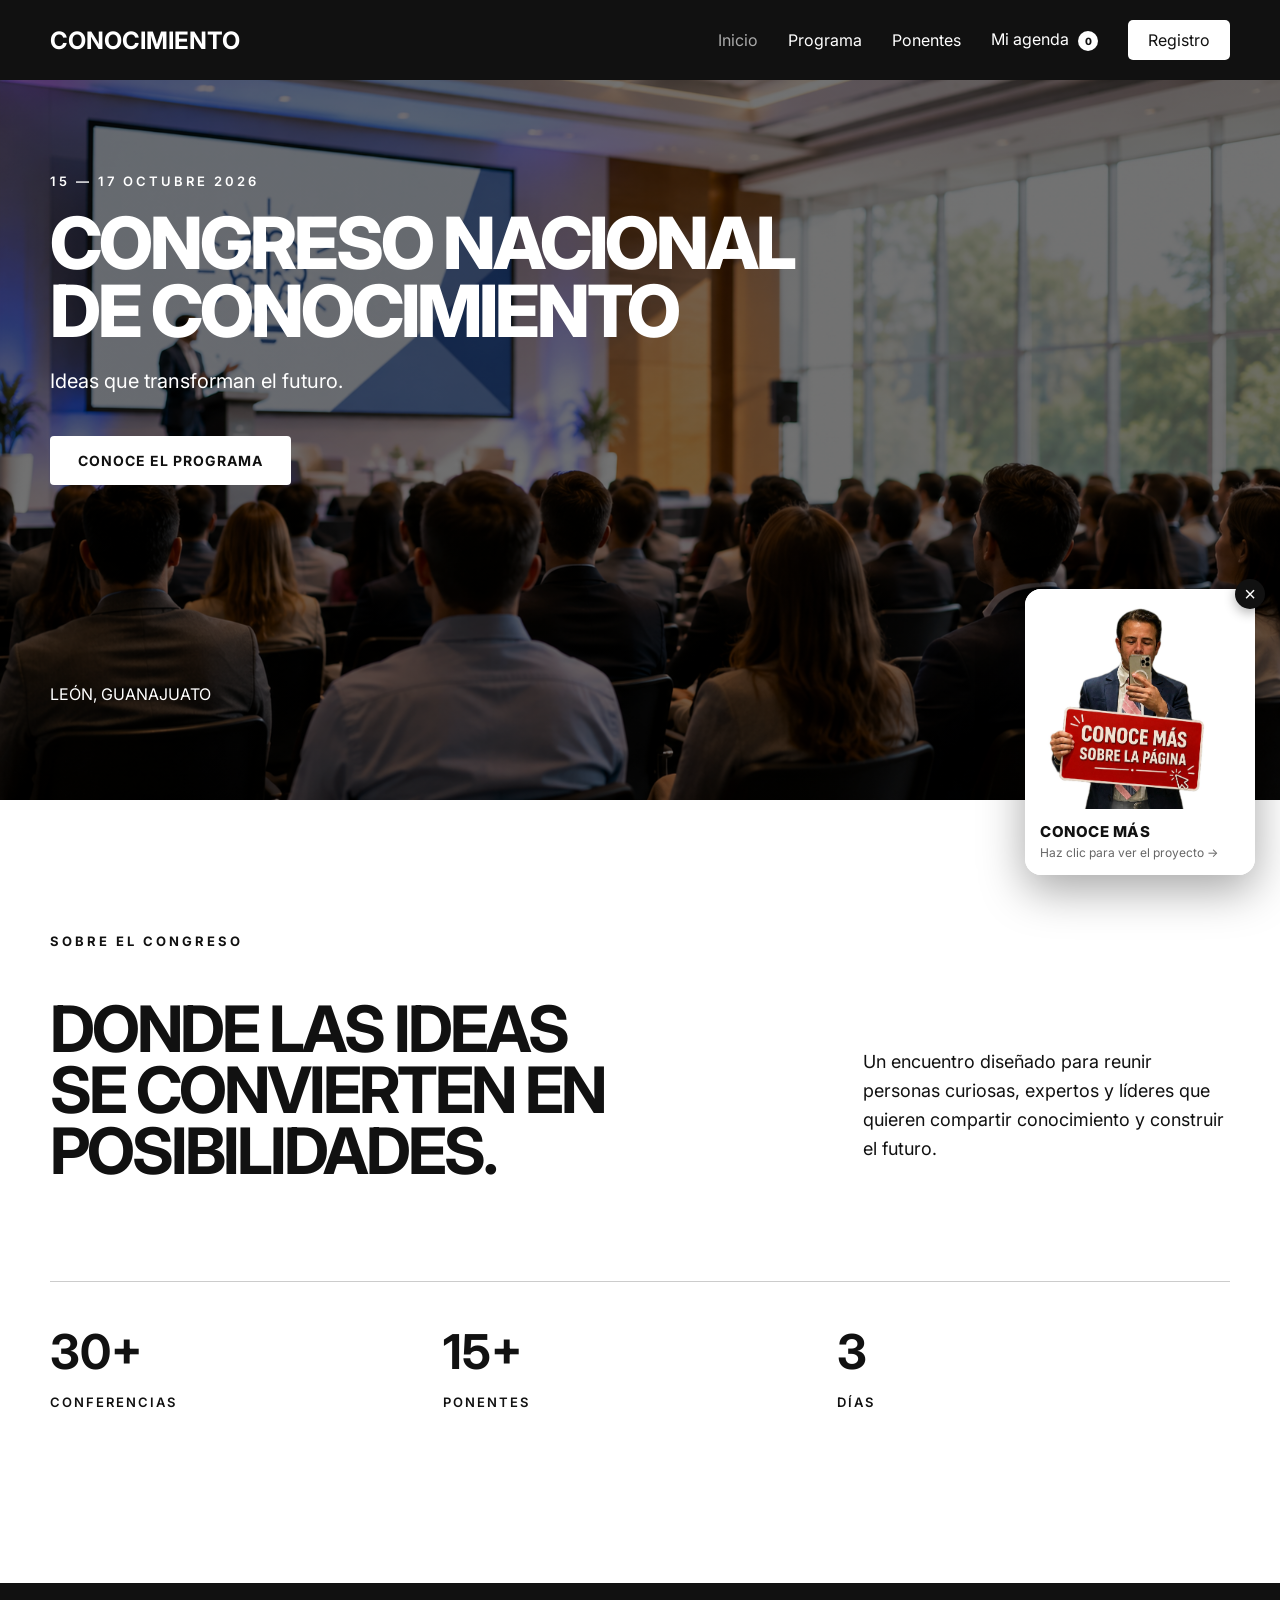
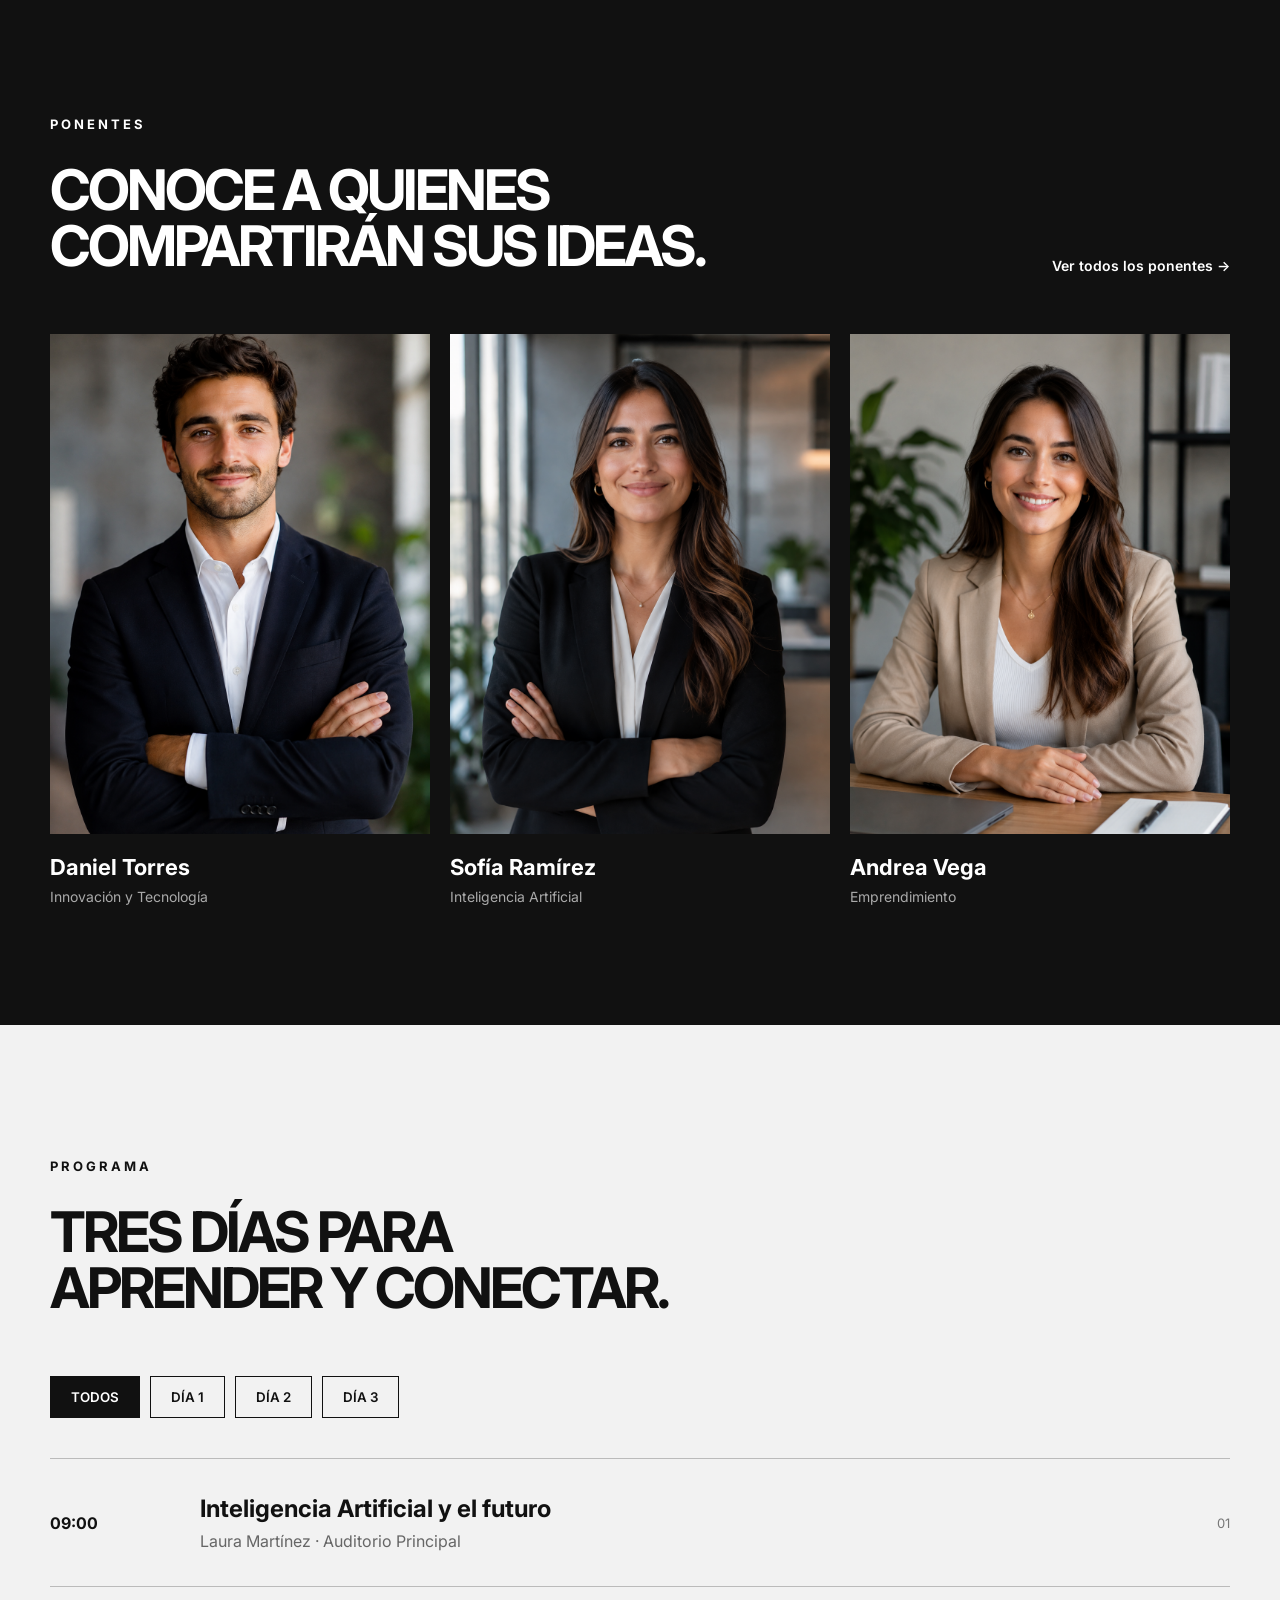
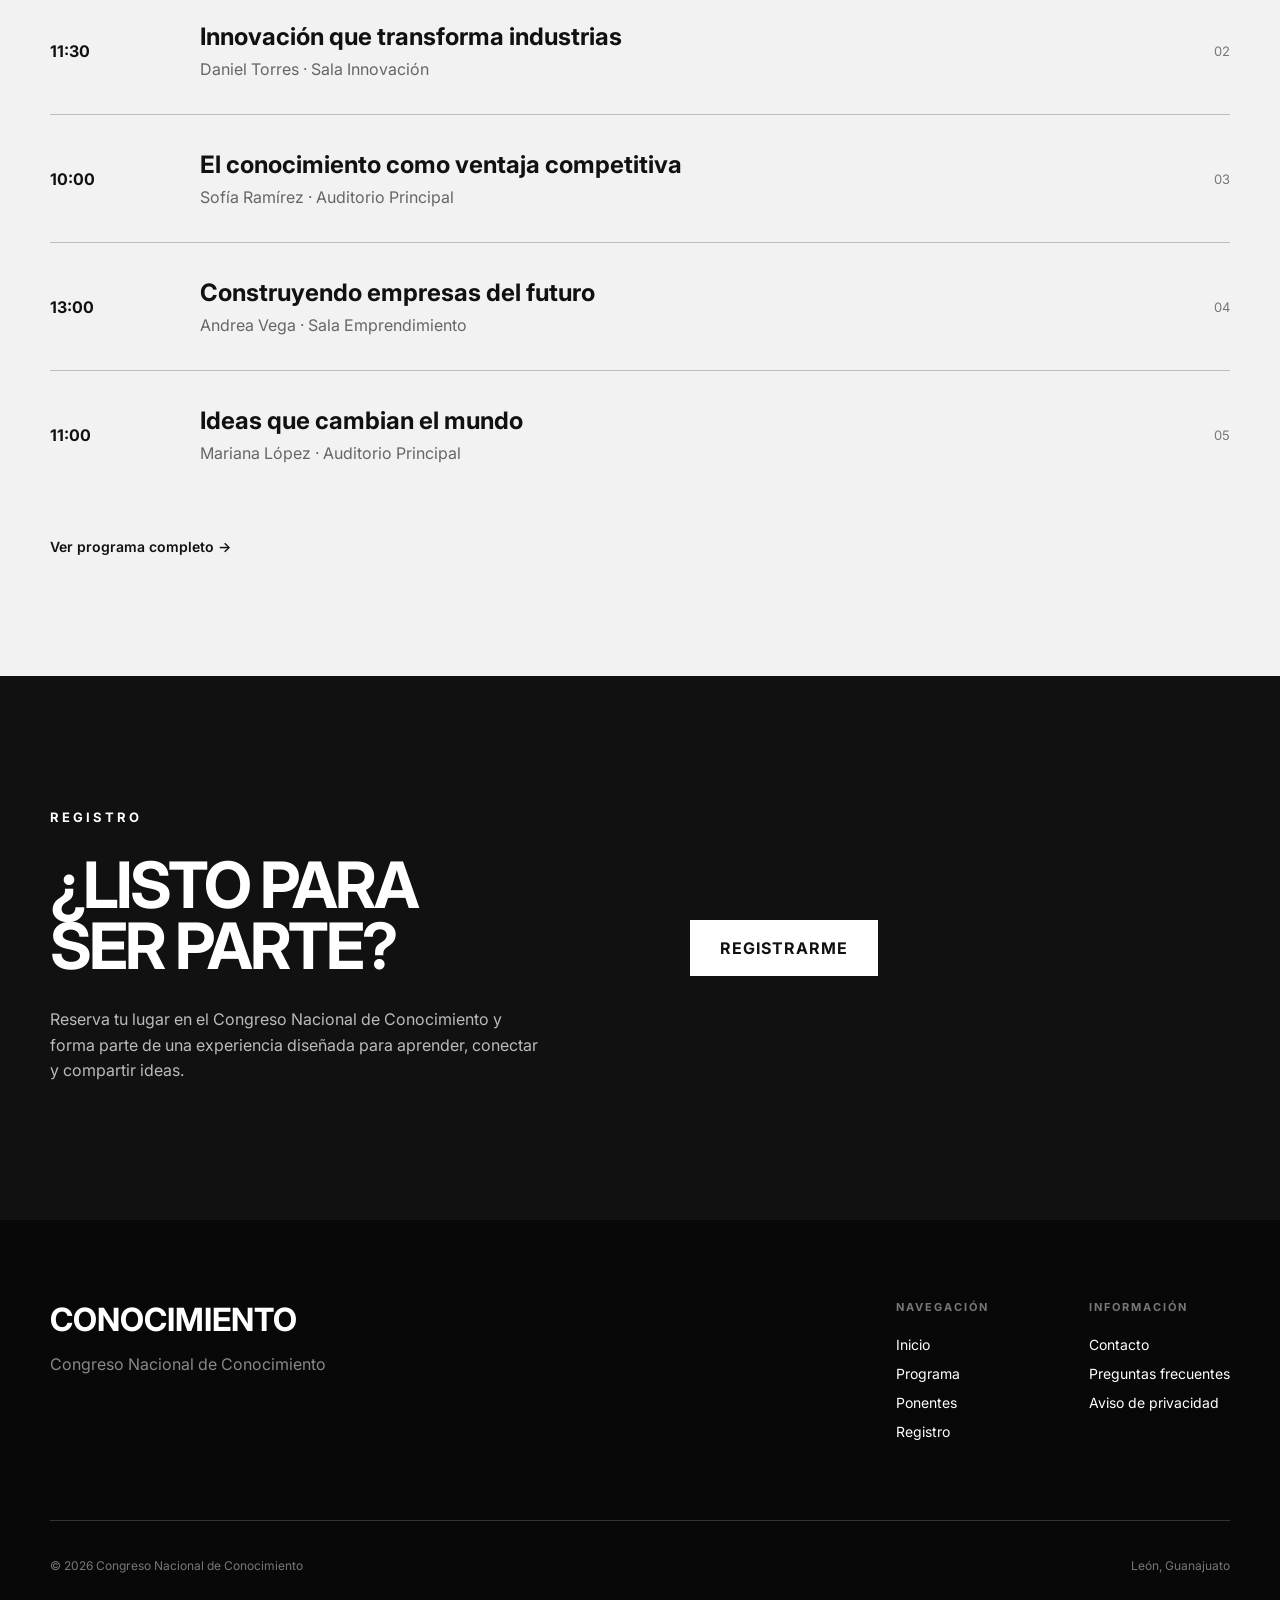
==== commit 6574d599: "Git" ====
--- a/index.html
+++ b/index.html
@@ -23,6 +23,38 @@
 </head>
 
 <body>
+
+    <!-- =========================================
+     ANUNCIO CONOCE MÁS
+========================================= -->
+
+<a
+    href="https://github.com/cesarcordoba21#congreso-nacional-de-conocimiento"
+    target="_blank"
+    rel="noopener noreferrer"
+    class="promo-conoce-mas"
+    aria-label="Conoce más sobre el proyecto"
+>
+
+    <button
+        class="promo-close"
+        type="button"
+        aria-label="Cerrar anuncio"
+    >
+        ×
+    </button>
+
+    <img
+        src="images/conoce-mas.png"
+        alt="Conoce más sobre la página"
+    >
+
+    <div class="promo-text">
+        <span>CONOCE MÁS</span>
+        <small>Haz clic para ver el proyecto →</small>
+    </div>
+
+</a>
 
     <!-- HEADER -->
 
@@ -655,6 +687,24 @@
 
     <script src="js/script.js"></script>
 
+    <script>
+    const promoAd = document.querySelector(".promo-conoce-mas");
+    const promoClose = document.querySelector(".promo-close");
+
+    if (promoAd && promoClose) {
+
+        promoClose.addEventListener("click", function(event) {
+
+            event.preventDefault();
+            event.stopPropagation();
+
+            promoAd.style.display = "none";
+
+        });
+
+    }
+</script>
+
 </body>
 
 </html>
--- a/css/style.css
+++ b/css/style.css
@@ -2416,4 +2416,1731 @@
         print-color-adjust: exact;
     }
 
+}
+
+/* =========================================
+   SELECTS DEL FORMULARIO
+========================================= */
+
+.registration-form select {
+    width: 100%;
+
+    padding: 16px 0;
+
+    border: none;
+    border-bottom: 1px solid #bdbdbd;
+
+    background: transparent;
+
+    font-family: inherit;
+
+    font-size: 16px;
+
+    color: #111;
+
+    outline: none;
+
+    cursor: pointer;
+}
+
+
+.registration-form select:focus {
+    border-bottom-color: #111;
+}
+
+
+/* =========================================
+   BOTÓN DESACTIVADO
+========================================= */
+
+.registration-button:disabled {
+    opacity: 0.6;
+
+    cursor: not-allowed;
+}
+
+
+/* =========================================
+   MENSAJE DEL REGISTRO
+========================================= */
+
+.form-message {
+    min-height: 22px;
+
+    margin-top: 15px;
+
+    font-size: 14px;
+
+    font-weight: 600;
+}
+
+/* =========================================
+   ADMIN LOGIN
+========================================= */
+
+.admin-login-page {
+    min-height: 100vh;
+
+    display: flex;
+    align-items: center;
+    justify-content: center;
+
+    padding: 40px 20px;
+
+    background: #f3f3f3;
+}
+
+.admin-login-card {
+    width: 100%;
+    max-width: 500px;
+
+    background: #ffffff;
+
+    padding: 50px;
+
+    border: 1px solid #ddd;
+}
+
+.admin-login-card h1 {
+    font-size: 48px;
+
+    margin-bottom: 15px;
+}
+
+.admin-login-card form {
+    margin-top: 35px;
+}
+
+
+/* =========================================
+   ADMIN DASHBOARD
+========================================= */
+
+.admin-dashboard {
+    padding: 70px 5%;
+}
+
+.admin-header {
+    margin-bottom: 50px;
+}
+
+.admin-header h1 {
+    font-size: clamp(
+        42px,
+        6vw,
+        80px
+    );
+
+    line-height: 0.95;
+
+    margin-bottom: 20px;
+}
+
+
+/* =========================================
+   MÉTRICAS
+========================================= */
+
+.admin-metrics {
+    display: grid;
+
+    grid-template-columns:
+        repeat(
+            5,
+            minmax(0, 1fr)
+        );
+
+    gap: 16px;
+
+    margin-bottom: 70px;
+}
+
+.metric-card {
+    padding: 25px;
+
+    border: 1px solid #ddd;
+
+    background: #fff;
+}
+
+.metric-card span {
+    display: block;
+
+    margin-bottom: 20px;
+
+    font-size: 11px;
+    font-weight: 700;
+
+    letter-spacing: 1px;
+}
+
+.metric-card strong {
+    display: block;
+
+    font-size: 30px;
+
+    word-break: break-word;
+}
+
+
+/* =========================================
+   TABLA ADMIN
+========================================= */
+
+.admin-table-section {
+    margin-top: 40px;
+}
+
+.admin-table-header {
+    display: flex;
+
+    justify-content: space-between;
+    align-items: flex-end;
+
+    gap: 30px;
+
+    margin-bottom: 25px;
+}
+
+.admin-table-header h2 {
+    font-size: 42px;
+}
+
+.admin-table-actions {
+    display: flex;
+
+    gap: 15px;
+}
+
+.admin-table-actions input {
+    min-width: 250px;
+
+    padding: 14px;
+
+    border: 1px solid #ccc;
+
+    font-family: inherit;
+}
+
+.admin-table-wrapper {
+    overflow-x: auto;
+}
+
+.admin-table {
+    width: 100%;
+
+    border-collapse: collapse;
+
+    background: #fff;
+
+    font-size: 13px;
+}
+
+.admin-table th,
+.admin-table td {
+    padding: 14px;
+
+    text-align: left;
+
+    border-bottom: 1px solid #ddd;
+
+    white-space: nowrap;
+}
+
+.admin-table th {
+    background: #111;
+
+    color: #fff;
+
+    font-size: 11px;
+
+    letter-spacing: 0.5px;
+}
+
+.admin-table tbody tr:hover {
+    background: #f5f5f5;
+}
+
+
+/* =========================================
+   RESPONSIVE ADMIN
+========================================= */
+
+@media (max-width: 1100px) {
+
+    .admin-metrics {
+        grid-template-columns:
+            repeat(
+                2,
+                minmax(0, 1fr)
+            );
+    }
+
+}
+
+
+@media (max-width: 768px) {
+
+    .admin-dashboard {
+        padding:
+            40px 20px;
+    }
+
+    .admin-metrics {
+        grid-template-columns:
+            1fr;
+    }
+
+    .admin-table-header {
+        flex-direction: column;
+
+        align-items: stretch;
+    }
+
+    .admin-table-actions {
+        flex-direction: column;
+    }
+
+    .admin-table-actions input {
+        width: 100%;
+        min-width: 0;
+    }
+
+    .admin-login-card {
+        padding: 30px 20px;
+    }
+
+    .admin-login-card h1 {
+        font-size: 38px;
+    }
+
+}
+
+/* =========================================
+   ADMIN DASHBOARD V2
+========================================= */
+
+.admin-dashboard {
+    width: 100%;
+
+    padding: 70px 5% 100px;
+
+    background: #f5f5f3;
+}
+
+
+
+/* =========================================
+   HEADER ADMIN
+========================================= */
+
+.admin-header {
+    max-width: 900px;
+
+    margin-bottom: 55px;
+}
+
+
+.admin-header h1 {
+    margin: 10px 0 20px;
+
+    font-size: clamp(
+        44px,
+        6vw,
+        82px
+    );
+
+    line-height: 0.95;
+
+    letter-spacing: -3px;
+}
+
+
+.admin-header > p:not(.section-label):not(.admin-user) {
+    max-width: 600px;
+
+    font-size: 17px;
+
+    line-height: 1.6;
+
+    color: #5d5d5d;
+}
+
+
+.admin-user {
+    display: inline-block;
+
+    margin-top: 20px;
+
+    padding: 8px 12px;
+
+    background: #e8e8e5;
+
+    font-size: 11px;
+    font-weight: 600;
+
+    letter-spacing: 0.5px;
+}
+
+
+
+/* =========================================
+   BOTÓN LOGOUT
+========================================= */
+
+.admin-logout-button {
+    padding: 12px 18px;
+
+    border: 0;
+
+    background: #ffffff;
+
+    color: #111111;
+
+    font-family: inherit;
+
+    font-size: 14px;
+    font-weight: 600;
+
+    cursor: pointer;
+
+    transition: 0.2s ease;
+}
+
+
+.admin-logout-button:hover {
+    background: #dedede;
+}
+
+
+
+/* =========================================
+   MÉTRICAS
+========================================= */
+
+.admin-metrics {
+    display: grid;
+
+    grid-template-columns:
+        repeat(
+            5,
+            minmax(0, 1fr)
+        );
+
+    gap: 14px;
+
+    margin-bottom: 90px;
+}
+
+
+.metric-card {
+    min-width: 0;
+
+    padding: 25px;
+
+    background: #ffffff;
+
+    border: 1px solid #ddddda;
+}
+
+
+.metric-card span {
+    display: block;
+
+    margin-bottom: 22px;
+
+    font-size: 10px;
+    font-weight: 800;
+
+    letter-spacing: 1px;
+}
+
+
+.metric-card strong {
+    display: block;
+
+    margin-bottom: 10px;
+
+    font-size: clamp(
+        24px,
+        2.2vw,
+        36px
+    );
+
+    line-height: 1;
+
+    word-break: break-word;
+}
+
+
+.metric-card small {
+    color: #777777;
+
+    font-size: 11px;
+}
+
+
+
+/* =========================================
+   SECCIÓN GRÁFICAS
+========================================= */
+
+.admin-charts-section {
+    margin-bottom: 100px;
+}
+
+
+.admin-section-heading {
+    margin-bottom: 35px;
+}
+
+
+.admin-section-heading h2 {
+    margin-top: 8px;
+
+    font-size: clamp(
+        34px,
+        4vw,
+        52px
+    );
+
+    letter-spacing: -2px;
+}
+
+
+
+/* =========================================
+   GRID GRÁFICAS
+========================================= */
+
+.admin-charts-grid {
+    display: grid;
+
+    grid-template-columns:
+        repeat(
+            2,
+            minmax(0, 1fr)
+        );
+
+    gap: 20px;
+}
+
+
+.admin-chart-card {
+    min-width: 0;
+
+    padding: 30px;
+
+    background: #ffffff;
+
+    border: 1px solid #ddddda;
+}
+
+
+.chart-card-header {
+    margin-bottom: 25px;
+}
+
+
+.chart-card-header span {
+    display: block;
+
+    margin-bottom: 8px;
+
+    font-size: 10px;
+    font-weight: 800;
+
+    letter-spacing: 1.3px;
+}
+
+
+.chart-card-header h3 {
+    font-size: 22px;
+
+    line-height: 1.2;
+}
+
+
+.chart-container {
+    position: relative;
+
+    width: 100%;
+
+    height: 330px;
+}
+
+
+
+/* =========================================
+   TABLA
+========================================= */
+
+.admin-table-section {
+    width: 100%;
+}
+
+
+.admin-table-header {
+    display: flex;
+
+    align-items: flex-end;
+    justify-content: space-between;
+
+    gap: 30px;
+
+    margin-bottom: 30px;
+}
+
+
+.admin-table-header h2 {
+    margin: 7px 0;
+
+    font-size: clamp(
+        36px,
+        4vw,
+        54px
+    );
+
+    letter-spacing: -2px;
+}
+
+
+.admin-table-header > div:first-child > p:last-child {
+    color: #777777;
+
+    font-size: 13px;
+}
+
+
+
+/* =========================================
+   ACCIONES TABLA
+========================================= */
+
+.admin-table-actions {
+    display: flex;
+
+    align-items: center;
+
+    gap: 12px;
+}
+
+
+.admin-table-actions input {
+    width: 280px;
+
+    padding: 14px 16px;
+
+    border: 1px solid #cfcfcb;
+
+    background: #ffffff;
+
+    font-family: inherit;
+
+    font-size: 14px;
+
+    outline: none;
+}
+
+
+.admin-table-actions input:focus {
+    border-color: #111111;
+}
+
+
+.admin-export-button {
+    padding: 15px 20px;
+
+    border: 1px solid #111111;
+
+    background: #111111;
+
+    color: #ffffff;
+
+    font-family: inherit;
+
+    font-size: 12px;
+    font-weight: 700;
+
+    cursor: pointer;
+
+    white-space: nowrap;
+
+    transition: 0.2s ease;
+}
+
+
+.admin-export-button:hover {
+    background: #333333;
+}
+
+
+
+/* =========================================
+   ESTADO
+========================================= */
+
+.admin-status {
+    margin-bottom: 20px;
+
+    padding: 15px 18px;
+
+    background: #ffffff;
+
+    border: 1px solid #ddddda;
+
+    font-size: 13px;
+}
+
+
+.admin-status-error {
+    border-color: #b80000;
+
+    color: #b80000;
+}
+
+
+
+/* =========================================
+   WRAPPER TABLA
+========================================= */
+
+.admin-table-wrapper {
+    width: 100%;
+
+    overflow-x: auto;
+
+    border: 1px solid #ddddda;
+
+    background: #ffffff;
+}
+
+
+
+/* =========================================
+   TABLA
+========================================= */
+
+.admin-table {
+    width: 100%;
+
+    min-width: 1450px;
+
+    border-collapse: collapse;
+
+    background: #ffffff;
+}
+
+
+.admin-table thead {
+    background: #111111;
+
+    color: #ffffff;
+}
+
+
+.admin-table th {
+    padding: 16px;
+
+    text-align: left;
+
+    font-size: 10px;
+    font-weight: 700;
+
+    letter-spacing: 0.8px;
+
+    text-transform: uppercase;
+
+    white-space: nowrap;
+}
+
+
+.admin-table td {
+    padding: 16px;
+
+    border-bottom: 1px solid #eeeeeb;
+
+    font-size: 12px;
+
+    color: #333333;
+
+    white-space: nowrap;
+}
+
+
+.admin-table tbody tr {
+    transition: 0.15s ease;
+}
+
+
+.admin-table tbody tr:hover {
+    background: #f6f6f3;
+}
+
+
+.admin-table tbody tr:last-child td {
+    border-bottom: 0;
+}
+
+
+
+/* =========================================
+   ETIQUETAS
+========================================= */
+
+.admin-tag {
+    display: inline-block;
+
+    padding: 6px 9px;
+
+    background: #eeeeeb;
+
+    font-size: 10px;
+    font-weight: 700;
+}
+
+
+.admin-folio {
+    font-family: monospace;
+
+    font-size: 12px;
+    font-weight: 700;
+}
+
+
+
+/* =========================================
+   TABLA VACÍA
+========================================= */
+
+.admin-empty-table {
+    padding: 45px !important;
+
+    text-align: center !important;
+
+    color: #777777 !important;
+}
+
+
+
+/* =========================================
+   TABLET
+========================================= */
+
+@media (max-width: 1200px) {
+
+    .admin-metrics {
+        grid-template-columns:
+            repeat(
+                3,
+                minmax(0, 1fr)
+            );
+    }
+
+}
+
+
+
+/* =========================================
+   TABLET PEQUEÑA
+========================================= */
+
+@media (max-width: 900px) {
+
+    .admin-dashboard {
+        padding:
+            50px 30px 80px;
+    }
+
+
+    .admin-metrics {
+        grid-template-columns:
+            repeat(
+                2,
+                minmax(0, 1fr)
+            );
+    }
+
+
+    .admin-charts-grid {
+        grid-template-columns:
+            1fr;
+    }
+
+
+    .admin-table-header {
+        flex-direction:
+            column;
+
+        align-items:
+            stretch;
+    }
+
+
+    .admin-table-actions {
+        width: 100%;
+    }
+
+
+    .admin-table-actions input {
+        flex: 1;
+
+        width: auto;
+    }
+
+}
+
+
+
+/* =========================================
+   CELULAR
+========================================= */
+
+@media (max-width: 600px) {
+
+    .admin-dashboard {
+        padding:
+            40px 18px 70px;
+    }
+
+
+    .admin-header h1 {
+        letter-spacing:
+            -2px;
+    }
+
+
+    .admin-metrics {
+        grid-template-columns:
+            1fr;
+
+        gap: 10px;
+
+        margin-bottom: 65px;
+    }
+
+
+    .metric-card {
+        padding: 22px;
+    }
+
+
+    .admin-chart-card {
+        padding: 20px;
+    }
+
+
+    .chart-container {
+        height: 280px;
+    }
+
+
+    .admin-table-actions {
+        flex-direction:
+            column;
+    }
+
+
+    .admin-table-actions input,
+    .admin-export-button {
+        width: 100%;
+    }
+
+}
+
+/* ==========================================
+   ADMIN - TAMAÑO DE GRÁFICAS
+   ========================================== */
+
+.charts-grid {
+    display: grid;
+    grid-template-columns: repeat(2, minmax(0, 1fr));
+    gap: 24px;
+    margin-top: 30px;
+    margin-bottom: 30px;
+    width: 100%;
+}
+
+
+/* TARJETA DE CADA GRÁFICA */
+
+.chart-card {
+    background: #ffffff;
+    border-radius: 16px;
+    padding: 24px;
+    box-shadow: 0 8px 25px rgba(0, 0, 0, 0.08);
+
+    width: 100%;
+    height: 380px;
+
+    min-width: 0;
+    min-height: 0;
+
+    overflow: hidden;
+
+    box-sizing: border-box;
+}
+
+
+/* TÍTULO DE LA GRÁFICA */
+
+.chart-card h3 {
+    margin: 0 0 20px;
+    font-size: 18px;
+    line-height: 1.3;
+}
+
+
+/* CONTROLAR TAMAÑO DE CHART.JS */
+
+.chart-card canvas {
+    display: block;
+
+    width: 100% !important;
+    height: 300px !important;
+
+    max-width: 100% !important;
+    max-height: 300px !important;
+}
+
+
+/* ==========================================
+   TABLET
+   ========================================== */
+
+@media (max-width: 1100px) {
+
+    .charts-grid {
+        grid-template-columns: 1fr;
+    }
+
+}
+
+
+/* ==========================================
+   CELULAR
+   ========================================== */
+
+@media (max-width: 600px) {
+
+    .charts-grid {
+        grid-template-columns: 1fr;
+        gap: 18px;
+        margin-top: 20px;
+    }
+
+    .chart-card {
+        height: 330px;
+        padding: 16px;
+        border-radius: 12px;
+    }
+
+    .chart-card h3 {
+        font-size: 16px;
+        margin-bottom: 15px;
+    }
+
+    .chart-card canvas {
+        height: 260px !important;
+        max-height: 260px !important;
+    }
+
+}
+
+/* =========================================================
+   MEJORAS VISUALES - REGISTRO Y ADMIN LOGIN
+   ========================================================= */
+
+
+/* =========================================================
+   REGISTRO - SELECTS
+   ========================================================= */
+
+.registration-form select,
+#attendee-type,
+#source {
+    width: 100%;
+    min-height: 52px;
+
+    background-color: #161616;
+    color: #ffffff;
+
+    border: 1px solid #555555;
+    border-radius: 8px;
+
+    padding: 0 45px 0 14px;
+
+    font-size: 16px;
+    font-family: inherit;
+
+    cursor: pointer;
+
+    appearance: auto;
+    -webkit-appearance: auto;
+
+    transition:
+        border-color 0.2s ease,
+        background-color 0.2s ease,
+        box-shadow 0.2s ease;
+}
+
+
+/* Cuando pasas el mouse */
+
+.registration-form select:hover,
+#attendee-type:hover,
+#source:hover {
+    border-color: #888888;
+    background-color: #1d1d1d;
+}
+
+
+/* Cuando está seleccionado */
+
+.registration-form select:focus,
+#attendee-type:focus,
+#source:focus {
+    outline: none;
+
+    border-color: #ffffff;
+
+    box-shadow:
+        0 0 0 3px
+        rgba(255, 255, 255, 0.08);
+}
+
+
+/* Opciones del desplegable */
+
+.registration-form select option,
+#attendee-type option,
+#source option {
+    background: #ffffff;
+    color: #111111;
+}
+
+
+/* =========================================================
+   REGISTRO - INPUTS
+   ========================================================= */
+
+.registration-form input,
+.registration-form textarea {
+    color: #ffffff;
+}
+
+.registration-form input::placeholder,
+.registration-form textarea::placeholder {
+    color: #8d8d8d;
+    opacity: 1;
+}
+
+
+/* =========================================================
+   MÓVIL - FORMULARIO
+   ========================================================= */
+
+@media (max-width: 768px) {
+
+    .registration-form select,
+    #attendee-type,
+    #source {
+        min-height: 50px;
+
+        background-color: #181818;
+
+        border: 1px solid #555555;
+
+        border-radius: 8px;
+
+        padding-left: 12px;
+
+        font-size: 16px;
+
+        color: #ffffff;
+    }
+
+    .registration-form select:focus,
+    #attendee-type:focus,
+    #source:focus {
+        border-color: #ffffff;
+
+        box-shadow:
+            0 0 0 2px
+            rgba(255, 255, 255, 0.08);
+    }
+
+}
+
+
+/* =========================================================
+   ADMIN LOGIN
+   ========================================================= */
+
+.admin-login-page input,
+.admin-login-card input,
+#admin-email,
+#admin-password {
+    width: 100%;
+
+    min-height: 50px;
+
+    background: #ffffff;
+
+    color: #111827 !important;
+
+    border: 1px solid #cfd4dc;
+
+    border-radius: 8px;
+
+    padding: 12px 14px;
+
+    font-size: 16px;
+
+    box-sizing: border-box;
+
+    transition:
+        border-color 0.2s ease,
+        box-shadow 0.2s ease;
+}
+
+
+/* Placeholder */
+
+.admin-login-page input::placeholder,
+.admin-login-card input::placeholder,
+#admin-email::placeholder,
+#admin-password::placeholder {
+    color: #8a93a3 !important;
+    opacity: 1;
+}
+
+
+/* Al escribir */
+
+.admin-login-page input:focus,
+.admin-login-card input:focus,
+#admin-email:focus,
+#admin-password:focus {
+    outline: none;
+
+    border-color: #2563eb;
+
+    box-shadow:
+        0 0 0 3px
+        rgba(37, 99, 235, 0.12);
+}
+
+
+/* =========================================================
+   BOTÓN ENTRAR
+   ========================================================= */
+
+.admin-login-page button[type="submit"],
+.admin-login-card button[type="submit"],
+#admin-login-button {
+    width: 100%;
+
+    min-height: 50px;
+
+    margin-top: 18px;
+
+    border: none;
+
+    border-radius: 8px;
+
+    background: #111827;
+
+    color: #ffffff;
+
+    font-size: 15px;
+
+    font-weight: 700;
+
+    letter-spacing: 0.4px;
+
+    cursor: pointer;
+
+    transition:
+        transform 0.2s ease,
+        background-color 0.2s ease,
+        box-shadow 0.2s ease;
+}
+
+
+/* Hover */
+
+.admin-login-page button[type="submit"]:hover,
+.admin-login-card button[type="submit"]:hover,
+#admin-login-button:hover {
+    background: #1f2937;
+
+    transform: translateY(-1px);
+
+    box-shadow:
+        0 8px 20px
+        rgba(17, 24, 39, 0.18);
+}
+
+
+/* Click */
+
+.admin-login-page button[type="submit"]:active,
+.admin-login-card button[type="submit"]:active,
+#admin-login-button:active {
+    transform: translateY(0);
+}
+
+
+/* Disabled */
+
+.admin-login-page button[type="submit"]:disabled,
+.admin-login-card button[type="submit"]:disabled,
+#admin-login-button:disabled {
+    opacity: 0.6;
+    cursor: not-allowed;
+    transform: none;
+}
+
+
+/* =========================================================
+   ADMIN LOGIN - LABELS
+   ========================================================= */
+
+.admin-login-page label,
+.admin-login-card label {
+    color: #111827;
+    font-weight: 700;
+}
+
+
+/* =========================================================
+   ADMIN LOGIN - TEXTO Y MENSAJES
+   ========================================================= */
+
+.admin-login-page,
+.admin-login-card {
+    color: #111827;
+}
+
+.admin-login-card p {
+    color: #4b5563;
+}
+
+#admin-login-message {
+    color: #374151;
+}
+
+
+/* =========================================================
+   ADMIN LOGIN - MÓVIL
+   ========================================================= */
+
+@media (max-width: 600px) {
+
+    .admin-login-card {
+        padding: 28px 20px;
+    }
+
+    .admin-login-page input,
+    .admin-login-card input,
+    #admin-email,
+    #admin-password {
+        min-height: 48px;
+
+        font-size: 16px;
+    }
+
+    .admin-login-page button[type="submit"],
+    .admin-login-card button[type="submit"],
+    #admin-login-button {
+        min-height: 50px;
+
+        font-size: 15px;
+    }
+
+}
+
+/* =========================================================
+   FIX DEFINITIVO SELECTS REGISTRO EN CELULAR
+   ========================================================= */
+
+@media screen and (max-width: 768px) {
+
+    body .registration .registration-form .form-group #attendee-type,
+    body .registration .registration-form .form-group #source {
+        display: block !important;
+
+        width: 100% !important;
+        height: 52px !important;
+        min-height: 52px !important;
+
+        margin: 0 !important;
+        padding: 0 42px 0 14px !important;
+
+        box-sizing: border-box !important;
+
+        background-color: #ffffff !important;
+
+        color: #111111 !important;
+        -webkit-text-fill-color: #111111 !important;
+
+        border: 1px solid #d0d0d0 !important;
+        border-radius: 6px !important;
+
+        font-family: "Inter", sans-serif !important;
+        font-size: 16px !important;
+        font-weight: 500 !important;
+
+        opacity: 1 !important;
+
+        appearance: none !important;
+        -webkit-appearance: none !important;
+        -moz-appearance: none !important;
+
+        background-image:
+            url("data:image/svg+xml,%3Csvg xmlns='http://www.w3.org/2000/svg' width='18' height='18' viewBox='0 0 24 24' fill='none' stroke='%23111111' stroke-width='2' stroke-linecap='round' stroke-linejoin='round'%3E%3Cpath d='m6 9 6 6 6-6'/%3E%3C/svg%3E") !important;
+
+        background-repeat: no-repeat !important;
+        background-position: right 14px center !important;
+        background-size: 17px !important;
+    }
+
+
+    body .registration .registration-form .form-group #attendee-type:focus,
+    body .registration .registration-form .form-group #source:focus {
+        background-color: #ffffff !important;
+        color: #111111 !important;
+        -webkit-text-fill-color: #111111 !important;
+
+        border-color: #ffffff !important;
+
+        outline: 2px solid rgba(255, 255, 255, 0.25) !important;
+        outline-offset: 2px !important;
+    }
+
+
+    body .registration .registration-form .form-group #attendee-type option,
+    body .registration .registration-form .form-group #source option {
+        background-color: #ffffff !important;
+        color: #111111 !important;
+    }
+
+}
+
+/* =========================================
+   ANUNCIO - CONOCE MÁS
+========================================= */
+
+.promo-conoce-mas {
+    position: fixed;
+
+    right: 25px;
+    bottom: 25px;
+
+    width: 230px;
+
+    background: #ffffff;
+
+    border-radius: 16px;
+
+    overflow: visible;
+
+    box-shadow:
+        0 15px 45px
+        rgba(0, 0, 0, 0.35);
+
+    text-decoration: none;
+
+    z-index: 9999;
+
+    transition:
+        transform 0.25s ease,
+        box-shadow 0.25s ease;
+}
+
+
+/* IMAGEN */
+
+.promo-conoce-mas img {
+    display: block;
+
+    width: 100%;
+    height: 220px;
+
+    object-fit: cover;
+    object-position: top center;
+
+    border-radius:
+        16px 16px 0 0;
+}
+
+
+/* TEXTO INFERIOR */
+
+.promo-text {
+    padding: 13px 15px 15px;
+
+    background: #ffffff;
+
+    border-radius:
+        0 0 16px 16px;
+}
+
+
+.promo-text span {
+    display: block;
+
+    color: #111111;
+
+    font-size: 15px;
+    font-weight: 800;
+
+    letter-spacing: 0.5px;
+}
+
+
+.promo-text small {
+    display: block;
+
+    margin-top: 4px;
+
+    color: #666666;
+
+    font-size: 12px;
+}
+
+
+/* HOVER */
+
+.promo-conoce-mas:hover {
+    transform:
+        translateY(-6px);
+
+    box-shadow:
+        0 20px 55px
+        rgba(0, 0, 0, 0.45);
+}
+
+
+/* =========================================
+   BOTÓN CERRAR
+========================================= */
+
+.promo-close {
+    position: absolute;
+
+    top: -10px;
+    right: -10px;
+
+    width: 30px;
+    height: 30px;
+
+    display: flex;
+
+    align-items: center;
+    justify-content: center;
+
+    padding: 0;
+
+    border: none;
+
+    border-radius: 50%;
+
+    background: #111111;
+
+    color: #ffffff;
+
+    font-size: 20px;
+    line-height: 1;
+
+    cursor: pointer;
+
+    z-index: 2;
+
+    box-shadow:
+        0 4px 12px
+        rgba(0, 0, 0, 0.3);
+}
+
+
+/* =========================================
+   CELULAR
+========================================= */
+
+@media (max-width: 768px) {
+
+    .promo-conoce-mas {
+        right: 15px;
+        bottom: 15px;
+
+        width: 155px;
+
+        border-radius: 12px;
+    }
+
+
+    .promo-conoce-mas img {
+        height: 145px;
+
+        border-radius:
+            12px 12px 0 0;
+    }
+
+
+    .promo-text {
+        padding:
+            9px 10px 11px;
+
+        border-radius:
+            0 0 12px 12px;
+    }
+
+
+    .promo-text span {
+        font-size: 12px;
+    }
+
+
+    .promo-text small {
+        font-size: 10px;
+    }
+
+
+    .promo-close {
+        width: 27px;
+        height: 27px;
+
+        top: -9px;
+        right: -9px;
+
+        font-size: 18px;
+    }
+
+}
+
+/* =====================================================
+   FIX ANUNCIO EN TELÉFONO
+   ===================================================== */
+
+@media screen and (max-width: 768px) {
+
+    a.promo-conoce-mas {
+        display: block !important;
+        visibility: visible !important;
+        opacity: 1 !important;
+
+        position: fixed !important;
+
+        /* Posición */
+        top: 140px !important;
+        right: 12px !important;
+        bottom: auto !important;
+        left: auto !important;
+
+        /* Tamaño */
+        width: 120px !important;
+        height: auto !important;
+
+        margin: 0 !important;
+        padding: 0 !important;
+
+        background: #ffffff !important;
+
+        border-radius: 10px !important;
+
+        overflow: visible !important;
+
+        z-index: 999999 !important;
+
+        box-shadow:
+            0 8px 25px
+            rgba(0, 0, 0, 0.35) !important;
+
+        text-decoration: none !important;
+    }
+
+
+    a.promo-conoce-mas img {
+        display: block !important;
+
+        width: 120px !important;
+        height: 120px !important;
+
+        max-width: none !important;
+
+        object-fit: cover !important;
+        object-position: top center !important;
+
+        margin: 0 !important;
+
+        border-radius:
+            10px 10px 0 0 !important;
+    }
+
+
+    a.promo-conoce-mas .promo-text {
+        display: block !important;
+
+        width: 100% !important;
+
+        padding: 7px 8px !important;
+
+        box-sizing: border-box !important;
+
+        background: #ffffff !important;
+
+        border-radius:
+            0 0 10px 10px !important;
+    }
+
+
+    a.promo-conoce-mas .promo-text span {
+        display: block !important;
+
+        color: #111111 !important;
+
+        font-size: 10px !important;
+        font-weight: 800 !important;
+    }
+
+
+    a.promo-conoce-mas .promo-text small {
+        display: block !important;
+
+        margin-top: 2px !important;
+
+        color: #666666 !important;
+
+        font-size: 8px !important;
+    }
+
+
+    a.promo-conoce-mas .promo-close {
+        display: flex !important;
+
+        position: absolute !important;
+
+        top: -9px !important;
+        right: -7px !important;
+
+        width: 24px !important;
+        height: 24px !important;
+
+        align-items: center !important;
+        justify-content: center !important;
+
+        padding: 0 !important;
+
+        border: 2px solid #ffffff !important;
+        border-radius: 50% !important;
+
+        background: #111111 !important;
+        color: #ffffff !important;
+
+        font-size: 15px !important;
+
+        z-index: 1000000 !important;
+    }
+
 }
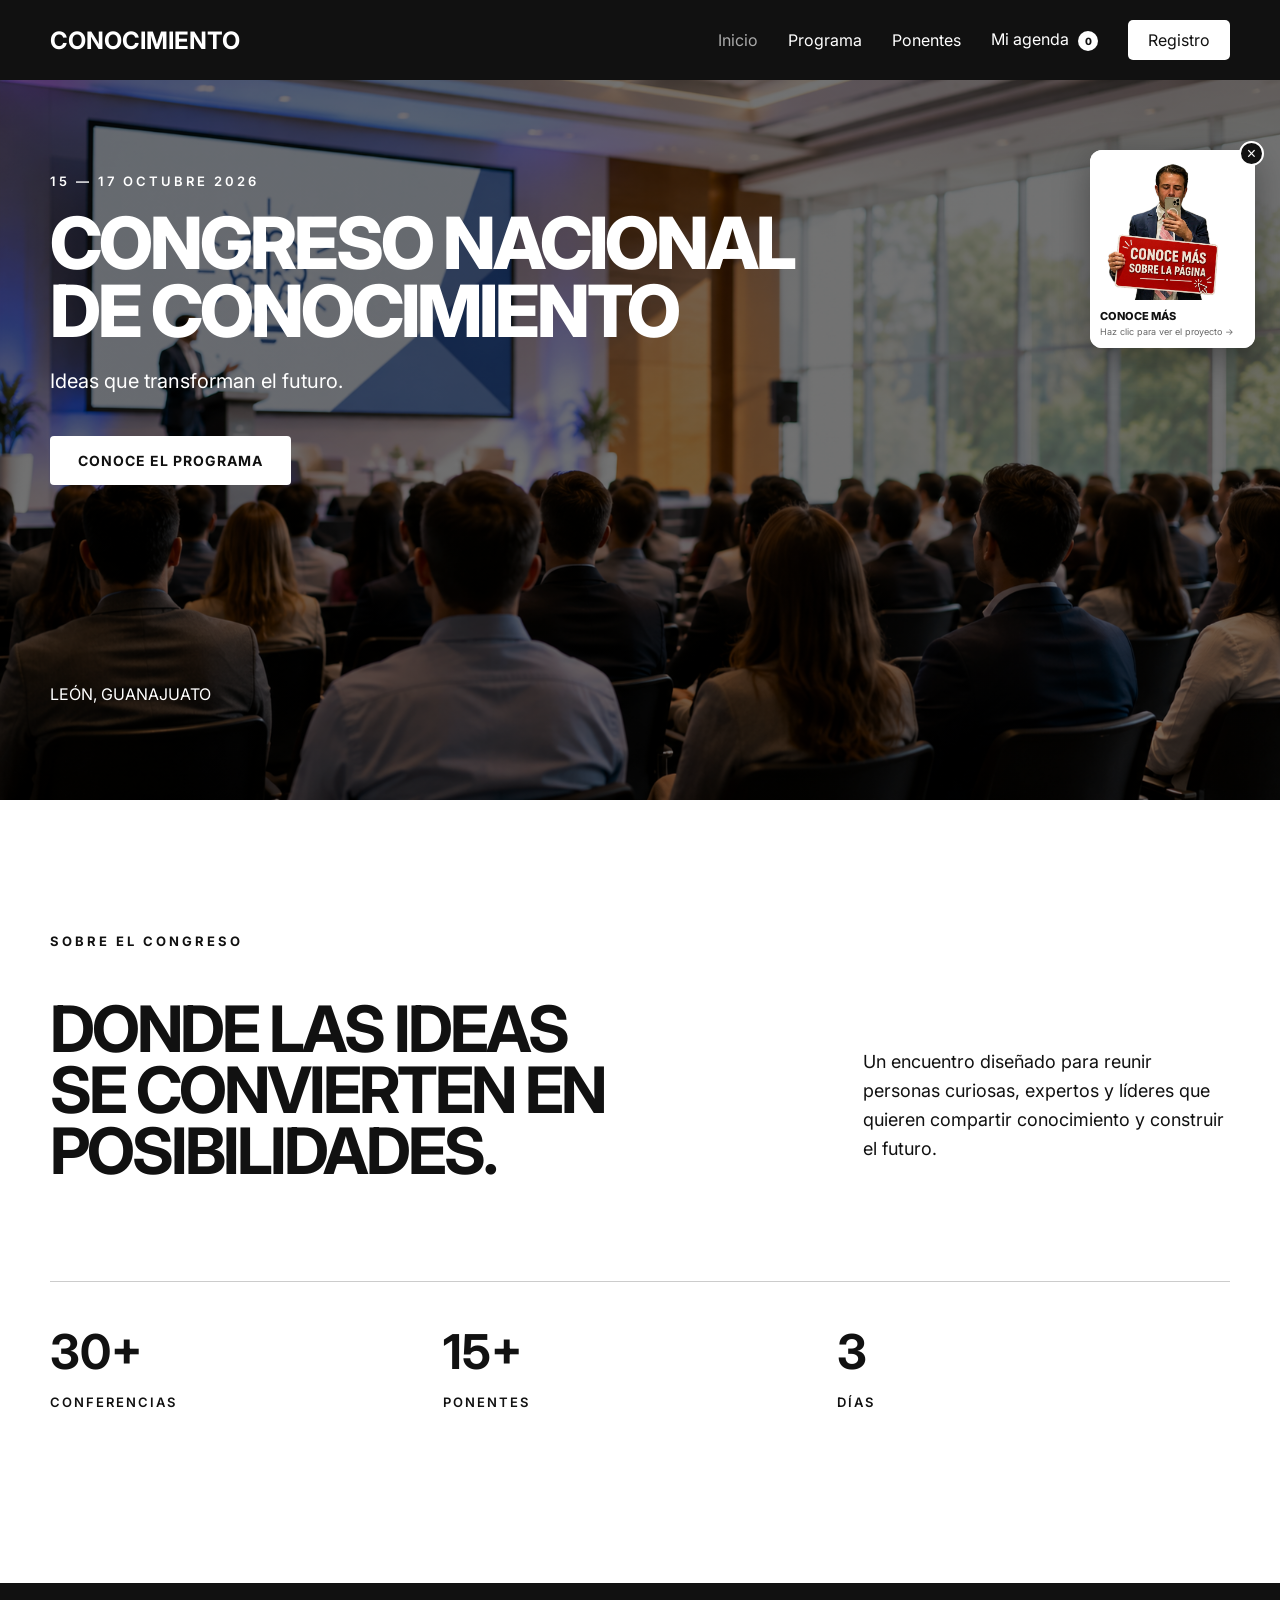
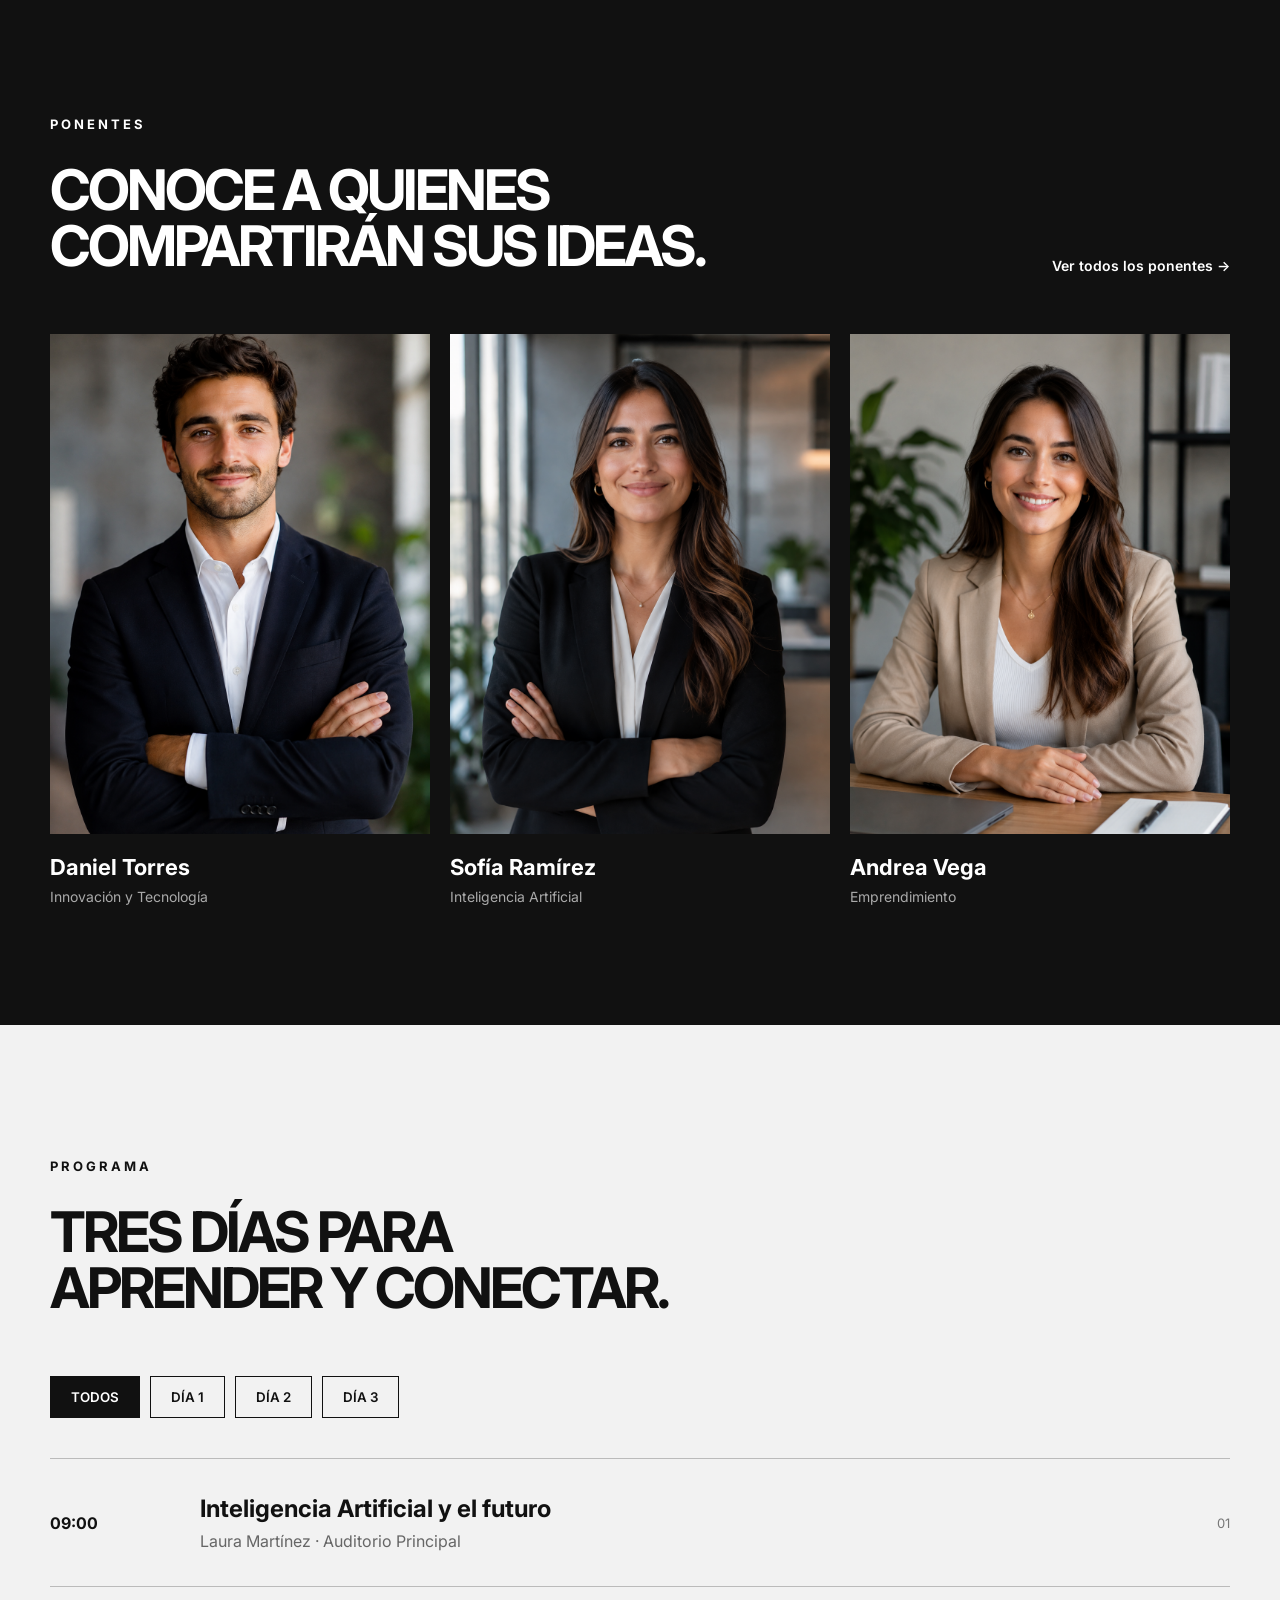
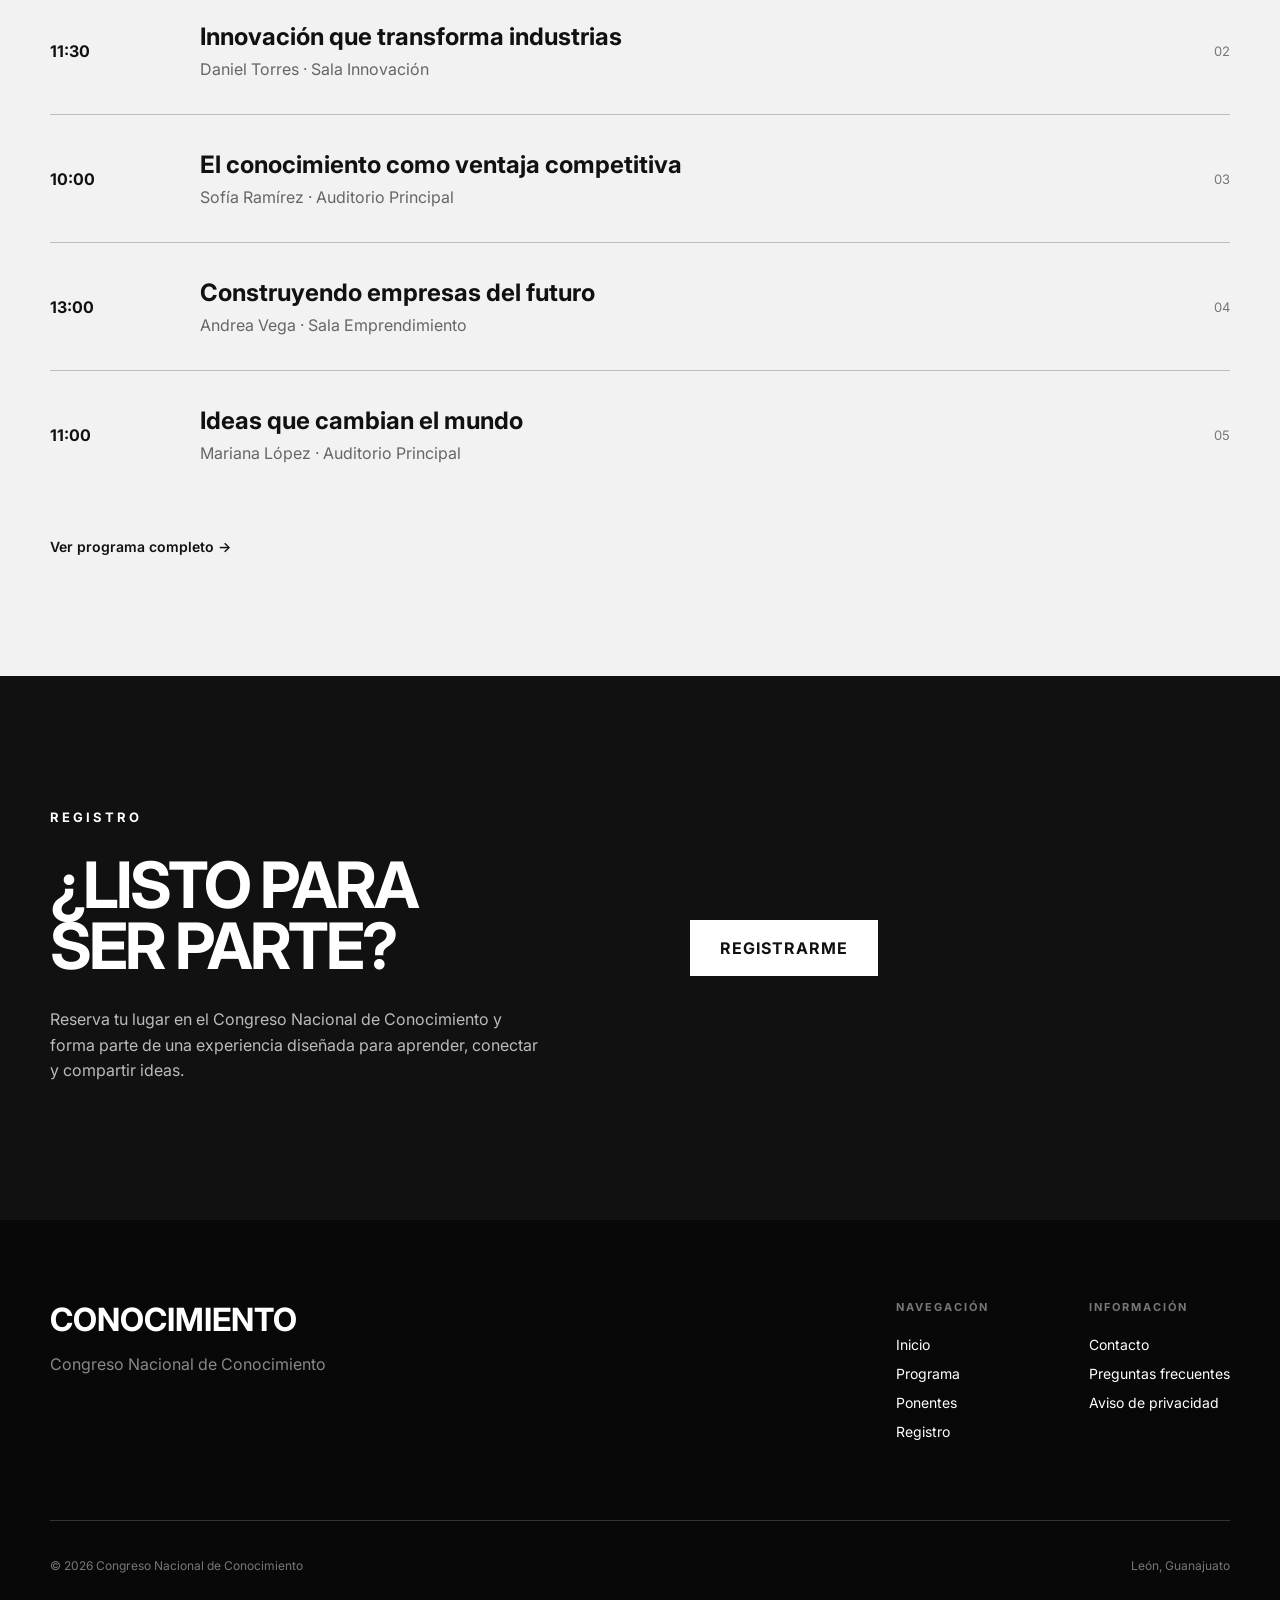
==== commit 9283534e: "Git" ====
--- a/index.html
+++ b/index.html
@@ -28,33 +28,41 @@
      ANUNCIO CONOCE MÁS
 ========================================= -->
 
-<a
-    href="https://github.com/cesarcordoba21#congreso-nacional-de-conocimiento"
-    target="_blank"
-    rel="noopener noreferrer"
-    class="promo-conoce-mas"
-    aria-label="Conoce más sobre el proyecto"
->
+<!-- =========================================
+     ANUNCIO CONOCE MÁS
+========================================= -->
+
+<div class="promo-box" id="promo-box">
 
     <button
-        class="promo-close"
+        class="promo-box-close"
+        id="promo-box-close"
         type="button"
         aria-label="Cerrar anuncio"
     >
         ×
     </button>
 
-    <img
-        src="images/conoce-mas.png"
-        alt="Conoce más sobre la página"
+    <a
+        href="https://github.com/cesarcordoba21#congreso-nacional-de-conocimiento"
+        target="_blank"
+        rel="noopener noreferrer"
+        class="promo-box-link"
     >
 
-    <div class="promo-text">
-        <span>CONOCE MÁS</span>
-        <small>Haz clic para ver el proyecto →</small>
-    </div>
-
-</a>
+        <img
+            src="images/conoce-mas.png"
+            alt="Conoce más sobre la página"
+        >
+
+        <div class="promo-box-text">
+            <strong>CONOCE MÁS</strong>
+            <span>Haz clic para ver el proyecto →</span>
+        </div>
+
+    </a>
+
+</div>
 
     <!-- HEADER -->
 
@@ -688,18 +696,13 @@
     <script src="js/script.js"></script>
 
     <script>
-    const promoAd = document.querySelector(".promo-conoce-mas");
-    const promoClose = document.querySelector(".promo-close");
-
-    if (promoAd && promoClose) {
-
-        promoClose.addEventListener("click", function(event) {
-
-            event.preventDefault();
-            event.stopPropagation();
-
-            promoAd.style.display = "none";
-
+    const promoBox = document.getElementById("promo-box");
+    const promoBoxClose = document.getElementById("promo-box-close");
+
+    if (promoBox && promoBoxClose) {
+
+        promoBoxClose.addEventListener("click", function () {
+            promoBox.style.display = "none";
         });
 
     }
--- a/css/style.css
+++ b/css/style.css
@@ -4143,4 +4143,233 @@
         z-index: 1000000 !important;
     }
 
+}
+
+/* =====================================================
+   ANUNCIO CONOCE MÁS - VERSIÓN LIMPIA
+   ===================================================== */
+
+.promo-box {
+    display: block;
+
+    position: fixed;
+
+    top: 150px;
+    right: 25px;
+
+    width: 165px;
+
+    margin: 0;
+    padding: 0;
+
+    background: #ffffff;
+
+    border-radius: 12px;
+
+    box-shadow:
+        0 10px 35px
+        rgba(0, 0, 0, 0.35);
+
+    z-index: 999999;
+
+    overflow: visible;
+}
+
+
+.promo-box-link {
+    display: block;
+
+    width: 100%;
+
+    color: #111111;
+
+    text-decoration: none;
+
+    border-radius: 12px;
+
+    overflow: hidden;
+}
+
+
+.promo-box-link img {
+    display: block;
+
+    width: 100%;
+    height: 150px;
+
+    object-fit: cover;
+    object-position: center top;
+}
+
+
+.promo-box-text {
+    display: block;
+
+    padding: 9px 10px 11px;
+
+    background: #ffffff;
+
+    color: #111111;
+}
+
+
+.promo-box-text strong {
+    display: block;
+
+    margin-bottom: 3px;
+
+    color: #111111;
+
+    font-size: 11px;
+    font-weight: 800;
+}
+
+
+.promo-box-text span {
+    display: block;
+
+    color: #666666;
+
+    font-size: 9px;
+}
+
+
+/* X */
+
+.promo-box-close {
+    display: flex;
+
+    position: absolute;
+
+    top: -9px;
+    right: -9px;
+
+    width: 25px;
+    height: 25px;
+
+    padding: 0;
+
+    align-items: center;
+    justify-content: center;
+
+    background: #111111;
+
+    color: #ffffff;
+
+    border: 2px solid #ffffff;
+    border-radius: 50%;
+
+    font-size: 16px;
+    line-height: 1;
+
+    cursor: pointer;
+
+    z-index: 1000000;
+
+    -webkit-appearance: none;
+    appearance: none;
+}
+
+
+/* =====================================================
+   TELÉFONO
+   ===================================================== */
+
+@media screen and (max-width: 768px) {
+
+    .promo-box {
+        display: block !important;
+
+        position: fixed !important;
+
+        /* Aquí controlamos qué tan arriba aparece */
+        top: 110px !important;
+
+        right: 12px !important;
+
+        bottom: auto !important;
+        left: auto !important;
+
+        /* Pequeño en celular */
+        width: 115px !important;
+
+        height: auto !important;
+
+        margin: 0 !important;
+
+        visibility: visible !important;
+
+        opacity: 1 !important;
+
+        transform: none !important;
+
+        z-index: 2147483647 !important;
+    }
+
+
+    .promo-box-link {
+        display: block !important;
+
+        width: 100% !important;
+
+        visibility: visible !important;
+
+        opacity: 1 !important;
+    }
+
+
+    .promo-box-link img {
+        display: block !important;
+
+        width: 115px !important;
+        height: 110px !important;
+
+        max-width: none !important;
+
+        object-fit: cover !important;
+        object-position: center top !important;
+
+        visibility: visible !important;
+
+        opacity: 1 !important;
+    }
+
+
+    .promo-box-text {
+        display: block !important;
+
+        padding: 7px 8px !important;
+
+        background: #ffffff !important;
+    }
+
+
+    .promo-box-text strong {
+        color: #111111 !important;
+
+        font-size: 9px !important;
+    }
+
+
+    .promo-box-text span {
+        color: #666666 !important;
+
+        font-size: 7px !important;
+    }
+
+
+    .promo-box-close {
+        display: flex !important;
+
+        width: 23px !important;
+        height: 23px !important;
+
+        top: -8px !important;
+        right: -7px !important;
+
+        font-size: 14px !important;
+
+        z-index: 2147483647 !important;
+    }
+
 }
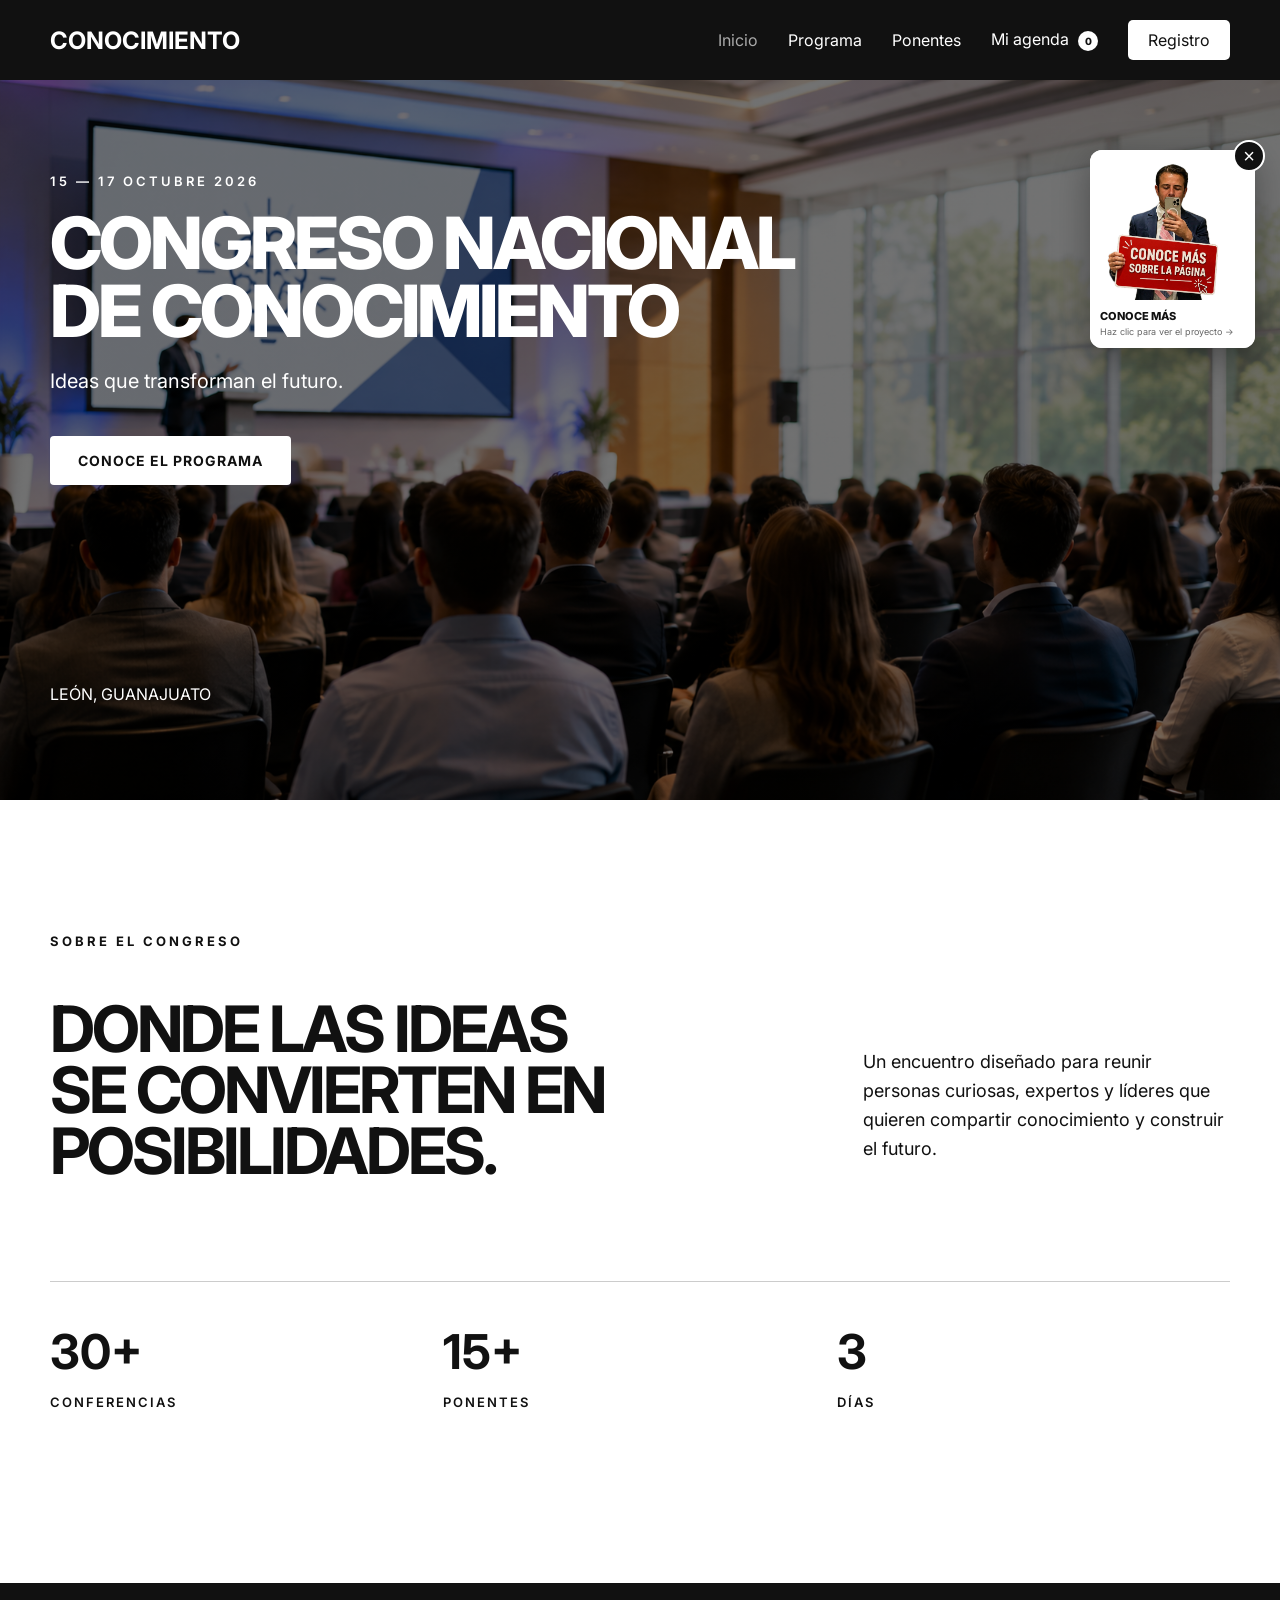
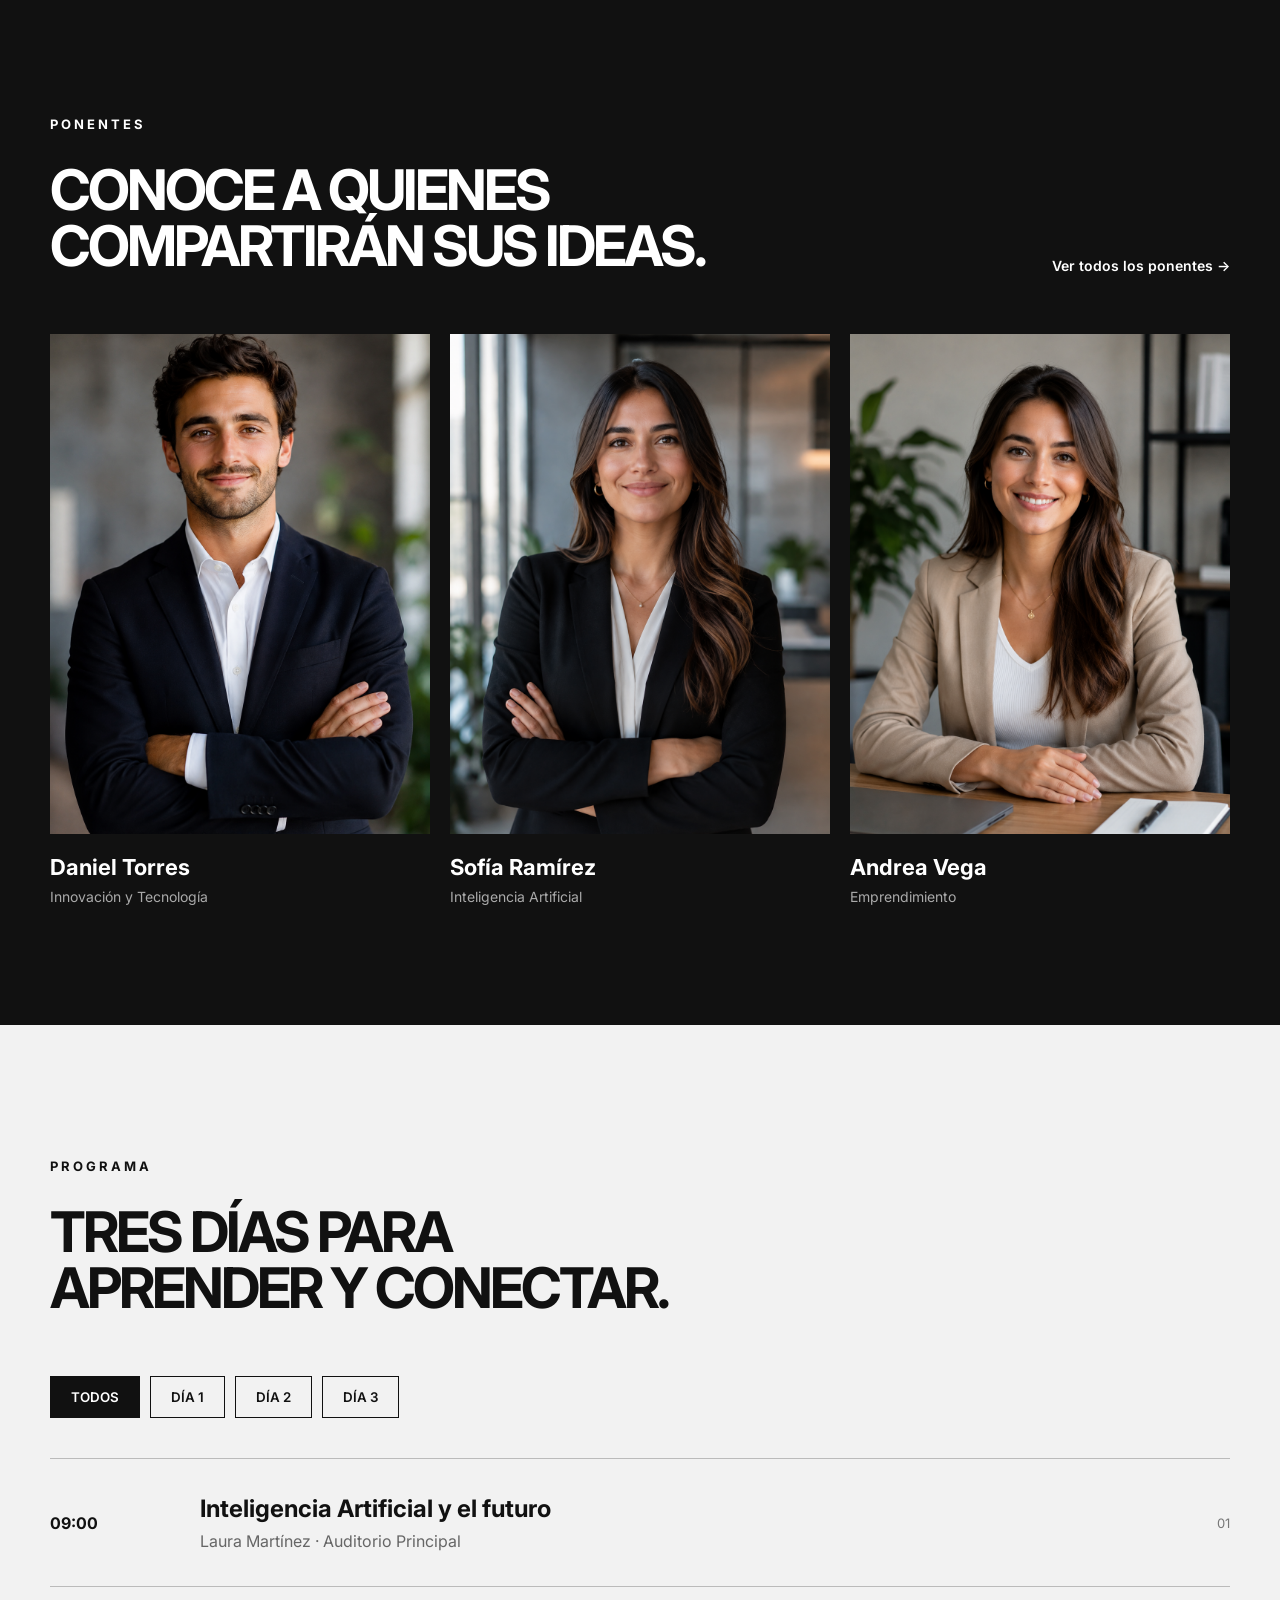
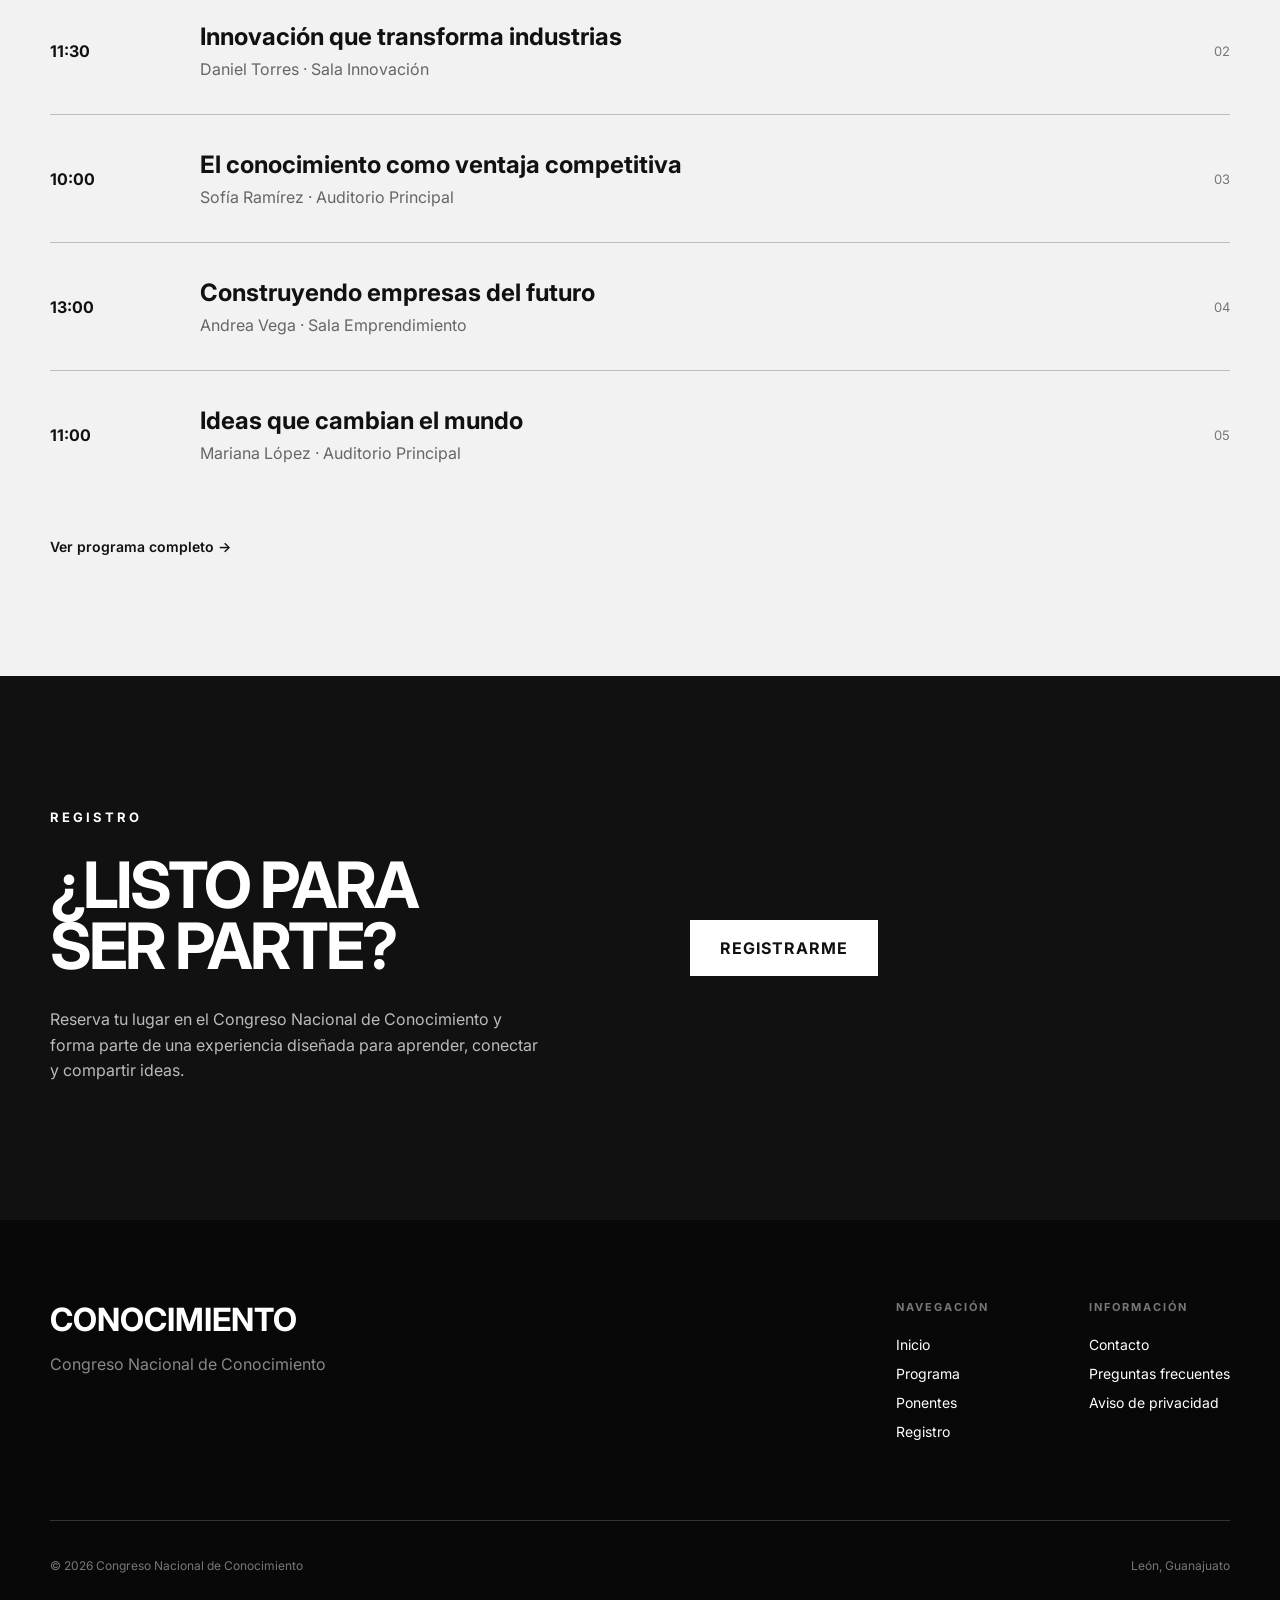
==== commit cea1c6fb: "Gittt" ====
--- a/index.html
+++ b/index.html
@@ -699,12 +699,23 @@
     const promoBox = document.getElementById("promo-box");
     const promoBoxClose = document.getElementById("promo-box-close");
 
-    if (promoBox && promoBoxClose) {
-
-        promoBoxClose.addEventListener("click", function () {
+    if (promoBoxClose && promoBox) {
+
+        function cerrarPromo(event) {
+            event.preventDefault();
+            event.stopPropagation();
+            event.stopImmediatePropagation();
+
             promoBox.style.display = "none";
-        });
-
+        }
+
+        promoBoxClose.addEventListener("click", cerrarPromo);
+
+        promoBoxClose.addEventListener(
+            "touchend",
+            cerrarPromo,
+            { passive: false }
+        );
     }
 </script>
 
--- a/css/style.css
+++ b/css/style.css
@@ -4372,4 +4372,67 @@
         z-index: 2147483647 !important;
     }
 
+}
+
+/* FIX X DEL ANUNCIO EN IPHONE */
+
+.promo-box {
+    isolation: isolate !important;
+}
+
+.promo-box-link {
+    position: relative !important;
+    z-index: 1 !important;
+}
+
+.promo-box-close {
+    position: absolute !important;
+
+    top: -10px !important;
+    right: -10px !important;
+
+    width: 32px !important;
+    height: 32px !important;
+
+    display: flex !important;
+    align-items: center !important;
+    justify-content: center !important;
+
+    padding: 0 !important;
+    margin: 0 !important;
+
+    border: 2px solid white !important;
+    border-radius: 50% !important;
+
+    background: #111 !important;
+    color: white !important;
+
+    font-size: 20px !important;
+
+    z-index: 999999999 !important;
+
+    cursor: pointer !important;
+
+    pointer-events: auto !important;
+
+    touch-action: manipulation !important;
+
+    -webkit-appearance: none !important;
+    appearance: none !important;
+}
+
+@media screen and (max-width: 768px) {
+
+    .promo-box-close {
+        width: 30px !important;
+        height: 30px !important;
+
+        top: -10px !important;
+        right: -8px !important;
+
+        font-size: 19px !important;
+
+        z-index: 2147483647 !important;
+    }
+
 }
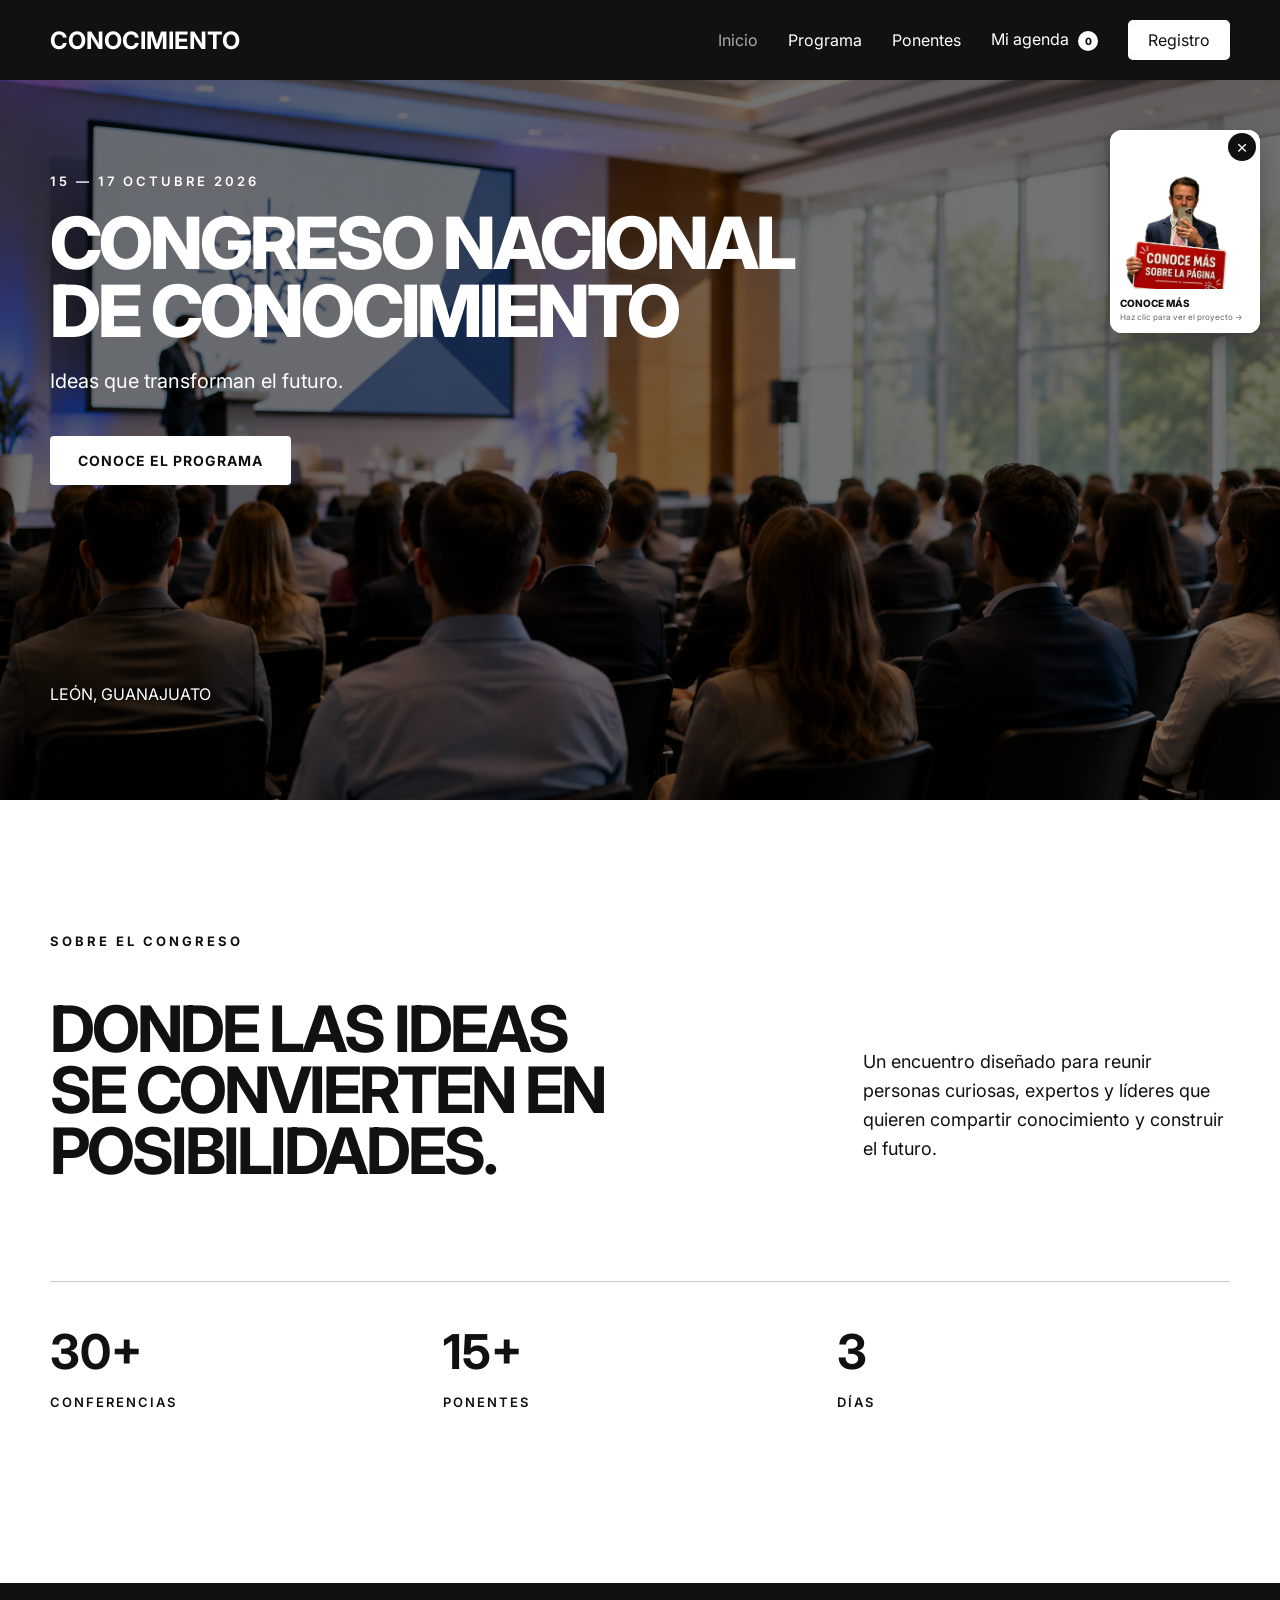
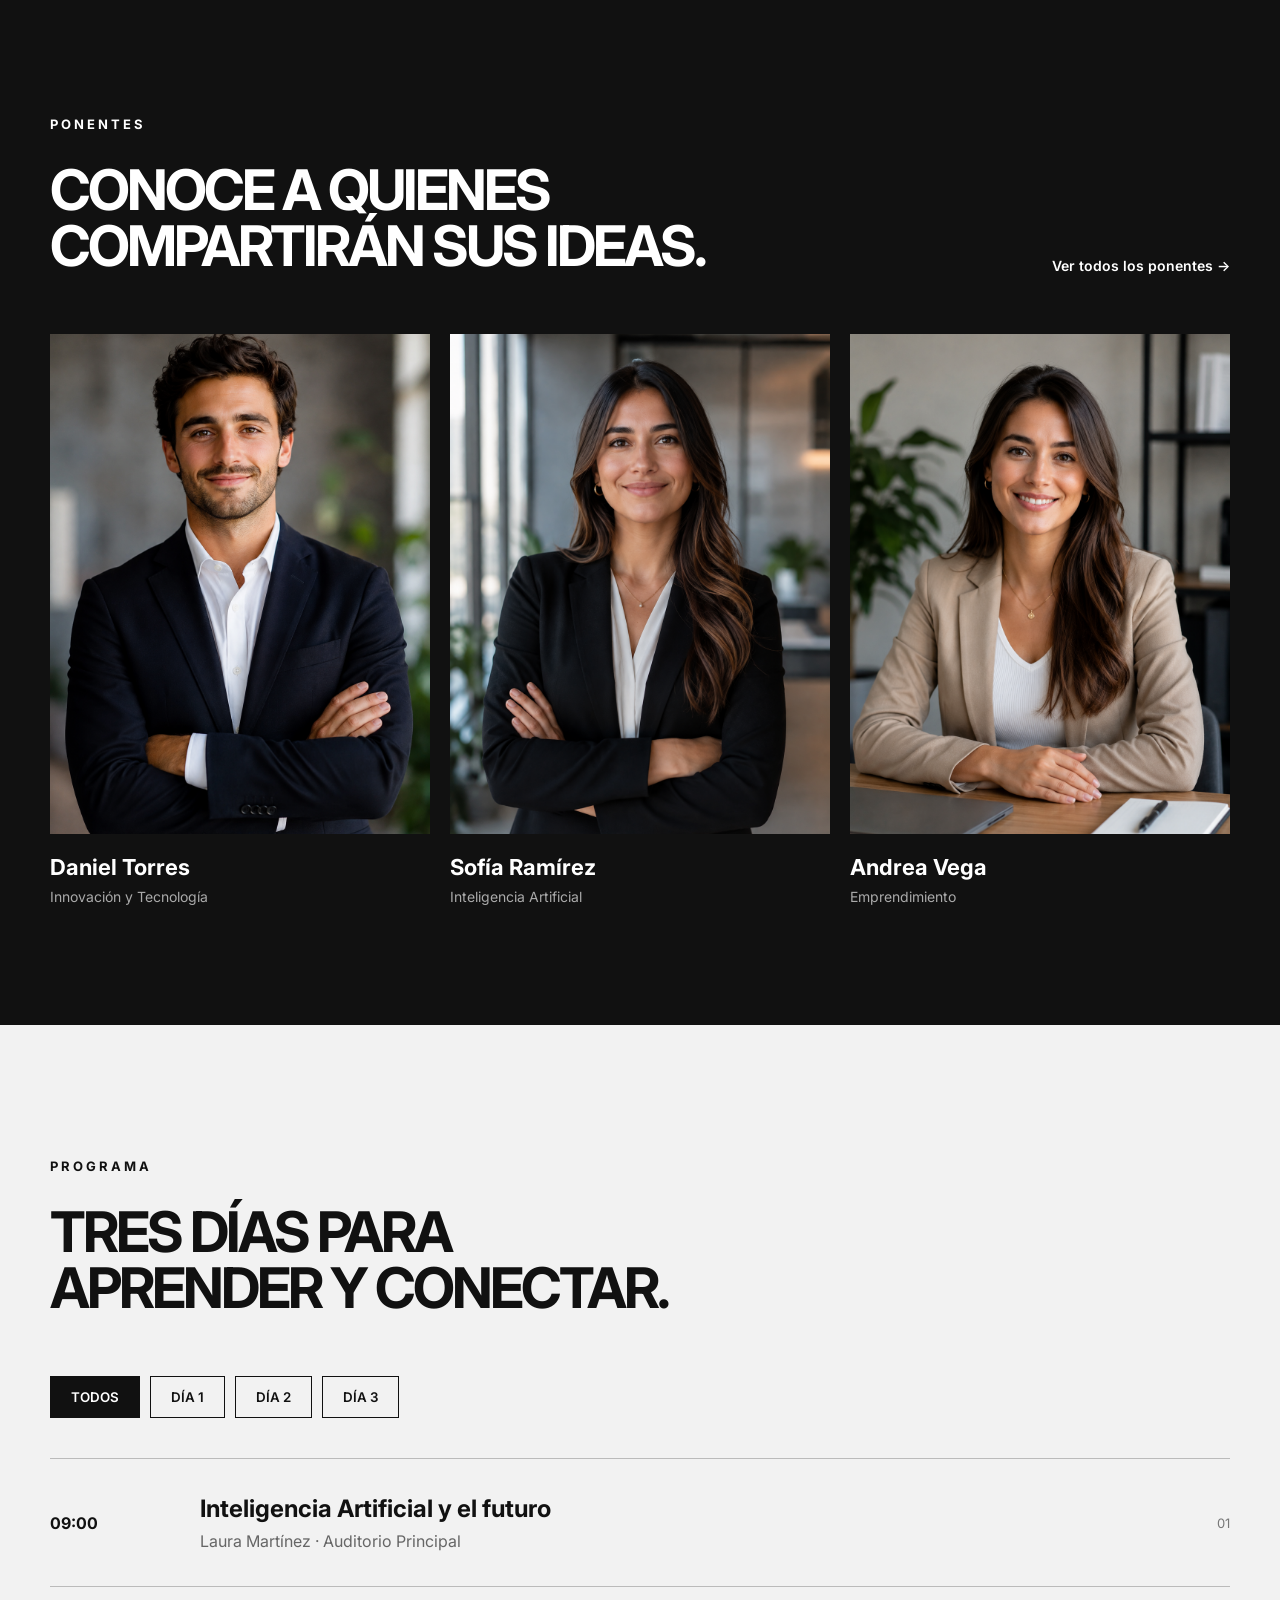
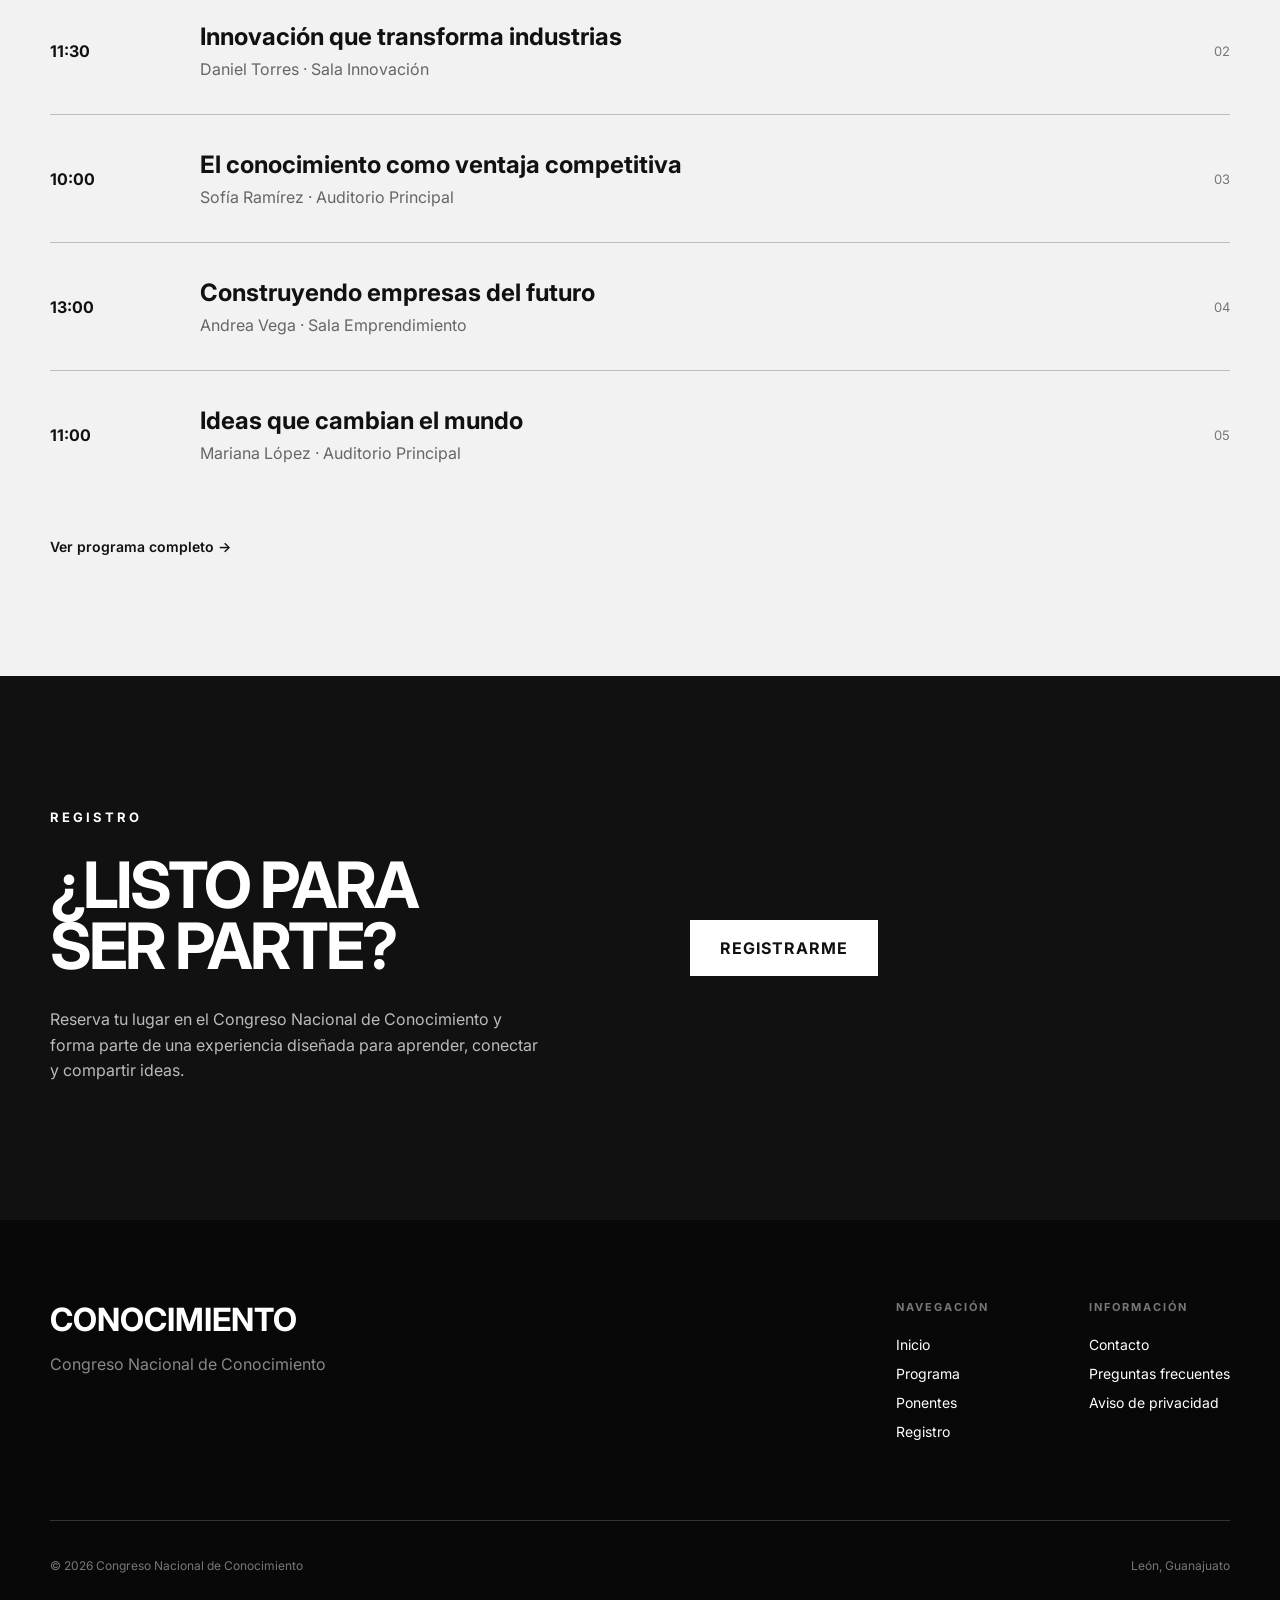
==== commit bd276f9b: "Correción anuncio" ====
--- a/index.html
+++ b/index.html
@@ -28,28 +28,26 @@
      ANUNCIO CONOCE MÁS
 ========================================= -->
 
-<!-- =========================================
-     ANUNCIO CONOCE MÁS
-========================================= -->
-
 <div class="promo-box" id="promo-box">
-
-    <button
-        class="promo-box-close"
-        id="promo-box-close"
-        type="button"
-        aria-label="Cerrar anuncio"
-    >
-        ×
-    </button>
+    <div class="promo-box-header">
+        <button
+            class="promo-box-close"
+            id="promo-box-close"
+            type="button"
+            aria-label="Cerrar anuncio"
+            onclick="document.getElementById('promo-box')?.remove();"
+        >
+            ×
+        </button>
+    </div>
 
     <a
         href="https://github.com/cesarcordoba21#congreso-nacional-de-conocimiento"
         target="_blank"
         rel="noopener noreferrer"
         class="promo-box-link"
+        aria-label="Conoce más sobre el proyecto Congreso Nacional de Conocimiento"
     >
-
         <img
             src="images/conoce-mas.png"
             alt="Conoce más sobre la página"
@@ -59,9 +57,7 @@
             <strong>CONOCE MÁS</strong>
             <span>Haz clic para ver el proyecto →</span>
         </div>
-
     </a>
-
 </div>
 
     <!-- HEADER -->
@@ -694,31 +690,6 @@
 
 
     <script src="js/script.js"></script>
-
-    <script>
-    const promoBox = document.getElementById("promo-box");
-    const promoBoxClose = document.getElementById("promo-box-close");
-
-    if (promoBoxClose && promoBox) {
-
-        function cerrarPromo(event) {
-            event.preventDefault();
-            event.stopPropagation();
-            event.stopImmediatePropagation();
-
-            promoBox.style.display = "none";
-        }
-
-        promoBoxClose.addEventListener("click", cerrarPromo);
-
-        promoBoxClose.addEventListener(
-            "touchend",
-            cerrarPromo,
-            { passive: false }
-        );
-    }
-</script>
-
 </body>
 
 </html>
--- a/css/style.css
+++ b/css/style.css
@@ -3828,611 +3828,141 @@
 
 }
 
-/* =========================================
-   ANUNCIO - CONOCE MÁS
-========================================= */
-
-.promo-conoce-mas {
+/* =====================================================
+   ANUNCIO CONOCE MÁS
+   Una sola versión, sin reglas duplicadas.
+   La X ocupa su propia fila para evitar que el enlace
+   intercepte el toque en iPhone/Safari.
+===================================================== */
+
+.promo-box {
     position: fixed;
-
-    right: 25px;
-    bottom: 25px;
-
-    width: 230px;
-
+    top: 130px;
+    right: 20px;
+    width: 150px;
+    margin: 0;
+    padding: 0;
     background: #ffffff;
-
-    border-radius: 16px;
-
-    overflow: visible;
-
-    box-shadow:
-        0 15px 45px
-        rgba(0, 0, 0, 0.35);
-
-    text-decoration: none;
-
-    z-index: 9999;
-
-    transition:
-        transform 0.25s ease,
-        box-shadow 0.25s ease;
-}
-
-
-/* IMAGEN */
-
-.promo-conoce-mas img {
-    display: block;
-
+    border-radius: 12px;
+    box-shadow: 0 10px 30px rgba(0, 0, 0, 0.30);
+    overflow: hidden;
+    z-index: 10000;
+}
+
+.promo-box-header {
+    display: flex;
+    align-items: center;
+    justify-content: flex-end;
     width: 100%;
-    height: 220px;
-
-    object-fit: cover;
-    object-position: top center;
-
-    border-radius:
-        16px 16px 0 0;
-}
-
-
-/* TEXTO INFERIOR */
-
-.promo-text {
-    padding: 13px 15px 15px;
-
+    min-height: 28px;
+    padding: 3px 4px;
     background: #ffffff;
-
-    border-radius:
-        0 0 16px 16px;
-}
-
-
-.promo-text span {
-    display: block;
-
-    color: #111111;
-
-    font-size: 15px;
-    font-weight: 800;
-
-    letter-spacing: 0.5px;
-}
-
-
-.promo-text small {
-    display: block;
-
-    margin-top: 4px;
-
-    color: #666666;
-
-    font-size: 12px;
-}
-
-
-/* HOVER */
-
-.promo-conoce-mas:hover {
-    transform:
-        translateY(-6px);
-
-    box-shadow:
-        0 20px 55px
-        rgba(0, 0, 0, 0.45);
-}
-
-
-/* =========================================
-   BOTÓN CERRAR
-========================================= */
-
-.promo-close {
-    position: absolute;
-
-    top: -10px;
-    right: -10px;
-
-    width: 30px;
-    height: 30px;
-
+    box-sizing: border-box;
+}
+
+.promo-box-close {
     display: flex;
-
     align-items: center;
     justify-content: center;
-
-    padding: 0;
-
-    border: none;
-
-    border-radius: 50%;
-
-    background: #111111;
-
-    color: #ffffff;
-
-    font-size: 20px;
-    line-height: 1;
-
-    cursor: pointer;
-
-    z-index: 2;
-
-    box-shadow:
-        0 4px 12px
-        rgba(0, 0, 0, 0.3);
-}
-
-
-/* =========================================
-   CELULAR
-========================================= */
-
-@media (max-width: 768px) {
-
-    .promo-conoce-mas {
-        right: 15px;
-        bottom: 15px;
-
-        width: 155px;
-
-        border-radius: 12px;
-    }
-
-
-    .promo-conoce-mas img {
-        height: 145px;
-
-        border-radius:
-            12px 12px 0 0;
-    }
-
-
-    .promo-text {
-        padding:
-            9px 10px 11px;
-
-        border-radius:
-            0 0 12px 12px;
-    }
-
-
-    .promo-text span {
-        font-size: 12px;
-    }
-
-
-    .promo-text small {
-        font-size: 10px;
-    }
-
-
-    .promo-close {
-        width: 27px;
-        height: 27px;
-
-        top: -9px;
-        right: -9px;
-
-        font-size: 18px;
-    }
-
-}
-
-/* =====================================================
-   FIX ANUNCIO EN TELÉFONO
-   ===================================================== */
-
-@media screen and (max-width: 768px) {
-
-    a.promo-conoce-mas {
-        display: block !important;
-        visibility: visible !important;
-        opacity: 1 !important;
-
-        position: fixed !important;
-
-        /* Posición */
-        top: 140px !important;
-        right: 12px !important;
-        bottom: auto !important;
-        left: auto !important;
-
-        /* Tamaño */
-        width: 120px !important;
-        height: auto !important;
-
-        margin: 0 !important;
-        padding: 0 !important;
-
-        background: #ffffff !important;
-
-        border-radius: 10px !important;
-
-        overflow: visible !important;
-
-        z-index: 999999 !important;
-
-        box-shadow:
-            0 8px 25px
-            rgba(0, 0, 0, 0.35) !important;
-
-        text-decoration: none !important;
-    }
-
-
-    a.promo-conoce-mas img {
-        display: block !important;
-
-        width: 120px !important;
-        height: 120px !important;
-
-        max-width: none !important;
-
-        object-fit: cover !important;
-        object-position: top center !important;
-
-        margin: 0 !important;
-
-        border-radius:
-            10px 10px 0 0 !important;
-    }
-
-
-    a.promo-conoce-mas .promo-text {
-        display: block !important;
-
-        width: 100% !important;
-
-        padding: 7px 8px !important;
-
-        box-sizing: border-box !important;
-
-        background: #ffffff !important;
-
-        border-radius:
-            0 0 10px 10px !important;
-    }
-
-
-    a.promo-conoce-mas .promo-text span {
-        display: block !important;
-
-        color: #111111 !important;
-
-        font-size: 10px !important;
-        font-weight: 800 !important;
-    }
-
-
-    a.promo-conoce-mas .promo-text small {
-        display: block !important;
-
-        margin-top: 2px !important;
-
-        color: #666666 !important;
-
-        font-size: 8px !important;
-    }
-
-
-    a.promo-conoce-mas .promo-close {
-        display: flex !important;
-
-        position: absolute !important;
-
-        top: -9px !important;
-        right: -7px !important;
-
-        width: 24px !important;
-        height: 24px !important;
-
-        align-items: center !important;
-        justify-content: center !important;
-
-        padding: 0 !important;
-
-        border: 2px solid #ffffff !important;
-        border-radius: 50% !important;
-
-        background: #111111 !important;
-        color: #ffffff !important;
-
-        font-size: 15px !important;
-
-        z-index: 1000000 !important;
-    }
-
-}
-
-/* =====================================================
-   ANUNCIO CONOCE MÁS - VERSIÓN LIMPIA
-   ===================================================== */
-
-.promo-box {
-    display: block;
-
-    position: fixed;
-
-    top: 150px;
-    right: 25px;
-
-    width: 165px;
-
+    width: 28px;
+    height: 28px;
+    min-width: 28px;
+    min-height: 28px;
     margin: 0;
     padding: 0;
-
-    background: #ffffff;
-
-    border-radius: 12px;
-
-    box-shadow:
-        0 10px 35px
-        rgba(0, 0, 0, 0.35);
-
-    z-index: 999999;
-
-    overflow: visible;
-}
-
+    border: 0;
+    border-radius: 50%;
+    background: #111111;
+    color: #ffffff;
+    font-family: Arial, sans-serif;
+    font-size: 19px;
+    font-weight: 400;
+    line-height: 1;
+    cursor: pointer;
+    -webkit-appearance: none;
+    appearance: none;
+    touch-action: manipulation;
+}
+
+.promo-box-close:focus-visible {
+    outline: 2px solid #111111;
+    outline-offset: 2px;
+}
 
 .promo-box-link {
     display: block;
-
     width: 100%;
-
     color: #111111;
-
     text-decoration: none;
-
-    border-radius: 12px;
-
-    overflow: hidden;
-}
-
+}
 
 .promo-box-link img {
     display: block;
-
     width: 100%;
-    height: 150px;
-
+    height: 125px;
     object-fit: cover;
     object-position: center top;
 }
 
-
 .promo-box-text {
     display: block;
-
-    padding: 9px 10px 11px;
-
+    padding: 8px 10px 10px;
     background: #ffffff;
-
     color: #111111;
 }
-
 
 .promo-box-text strong {
     display: block;
-
-    margin-bottom: 3px;
-
+    margin: 0 0 3px;
     color: #111111;
-
-    font-size: 11px;
+    font-size: 10px;
     font-weight: 800;
-}
-
+    line-height: 1.2;
+}
 
 .promo-box-text span {
     display: block;
-
+    margin: 0;
     color: #666666;
-
-    font-size: 9px;
-}
-
-
-/* X */
-
-.promo-box-close {
-    display: flex;
-
-    position: absolute;
-
-    top: -9px;
-    right: -9px;
-
-    width: 25px;
-    height: 25px;
-
-    padding: 0;
-
-    align-items: center;
-    justify-content: center;
-
-    background: #111111;
-
-    color: #ffffff;
-
-    border: 2px solid #ffffff;
-    border-radius: 50%;
-
-    font-size: 16px;
-    line-height: 1;
-
-    cursor: pointer;
-
-    z-index: 1000000;
-
-    -webkit-appearance: none;
-    appearance: none;
-}
-
-
-/* =====================================================
-   TELÉFONO
-   ===================================================== */
+    font-size: 8px;
+    line-height: 1.35;
+}
 
 @media screen and (max-width: 768px) {
-
     .promo-box {
-        display: block !important;
-
-        position: fixed !important;
-
-        /* Aquí controlamos qué tan arriba aparece */
-        top: 110px !important;
-
-        right: 12px !important;
-
-        bottom: auto !important;
-        left: auto !important;
-
-        /* Pequeño en celular */
-        width: 115px !important;
-
-        height: auto !important;
-
-        margin: 0 !important;
-
-        visibility: visible !important;
-
-        opacity: 1 !important;
-
-        transform: none !important;
-
-        z-index: 2147483647 !important;
-    }
-
-
-    .promo-box-link {
-        display: block !important;
-
-        width: 100% !important;
-
-        visibility: visible !important;
-
-        opacity: 1 !important;
-    }
-
+        top: 92px;
+        right: 10px;
+        width: 108px;
+        border-radius: 10px;
+        z-index: 10000;
+    }
+
+    .promo-box-header {
+        min-height: 26px;
+        padding: 2px 3px;
+    }
+
+    .promo-box-close {
+        width: 30px;
+        height: 30px;
+        min-width: 30px;
+        min-height: 30px;
+        font-size: 20px;
+    }
 
     .promo-box-link img {
-        display: block !important;
-
-        width: 115px !important;
-        height: 110px !important;
-
-        max-width: none !important;
-
-        object-fit: cover !important;
-        object-position: center top !important;
-
-        visibility: visible !important;
-
-        opacity: 1 !important;
-    }
-
+        height: 96px;
+    }
 
     .promo-box-text {
-        display: block !important;
-
-        padding: 7px 8px !important;
-
-        background: #ffffff !important;
-    }
-
+        padding: 6px 7px 7px;
+    }
 
     .promo-box-text strong {
-        color: #111111 !important;
-
-        font-size: 9px !important;
-    }
-
+        font-size: 8px;
+    }
 
     .promo-box-text span {
-        color: #666666 !important;
-
-        font-size: 7px !important;
-    }
-
-
-    .promo-box-close {
-        display: flex !important;
-
-        width: 23px !important;
-        height: 23px !important;
-
-        top: -8px !important;
-        right: -7px !important;
-
-        font-size: 14px !important;
-
-        z-index: 2147483647 !important;
-    }
-
-}
-
-/* FIX X DEL ANUNCIO EN IPHONE */
-
-.promo-box {
-    isolation: isolate !important;
-}
-
-.promo-box-link {
-    position: relative !important;
-    z-index: 1 !important;
-}
-
-.promo-box-close {
-    position: absolute !important;
-
-    top: -10px !important;
-    right: -10px !important;
-
-    width: 32px !important;
-    height: 32px !important;
-
-    display: flex !important;
-    align-items: center !important;
-    justify-content: center !important;
-
-    padding: 0 !important;
-    margin: 0 !important;
-
-    border: 2px solid white !important;
-    border-radius: 50% !important;
-
-    background: #111 !important;
-    color: white !important;
-
-    font-size: 20px !important;
-
-    z-index: 999999999 !important;
-
-    cursor: pointer !important;
-
-    pointer-events: auto !important;
-
-    touch-action: manipulation !important;
-
-    -webkit-appearance: none !important;
-    appearance: none !important;
-}
-
-@media screen and (max-width: 768px) {
-
-    .promo-box-close {
-        width: 30px !important;
-        height: 30px !important;
-
-        top: -10px !important;
-        right: -8px !important;
-
-        font-size: 19px !important;
-
-        z-index: 2147483647 !important;
-    }
-
-}+        font-size: 7px;
+    }
+}
